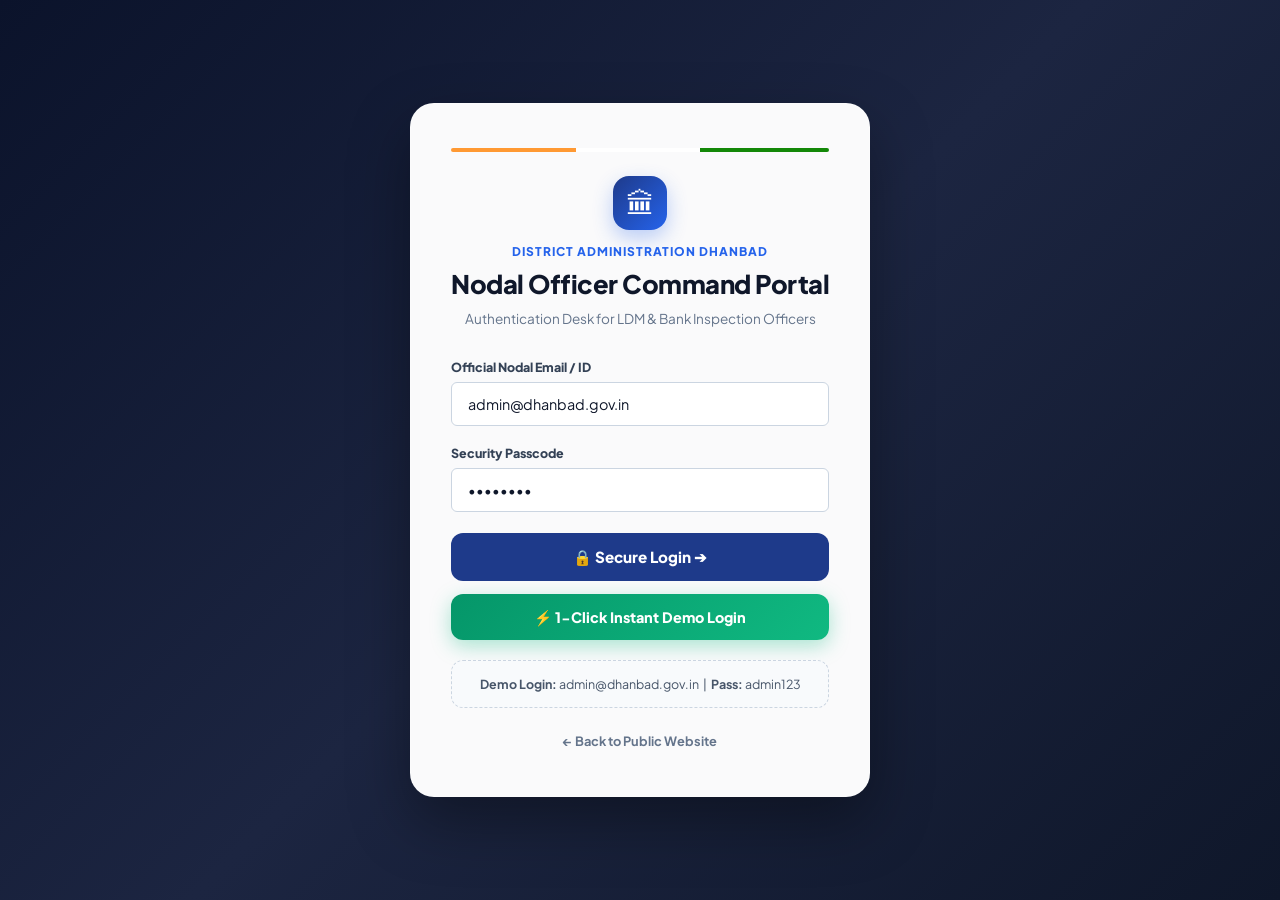
==== admin.html @ 645b26e3 "Complete redesign of Nodal Officer Admin Dashboard with executive color palette, elevated KPI cards," ====
<!DOCTYPE html>
<html lang="en">
<head>
  <meta charset="UTF-8">
  <meta name="viewport" content="width=device-width, initial-scale=1.0">
  <title>Nodal Officer Admin Portal | DC Dhanbad</title>
  <meta name="description" content="District Administration Dhanbad Lead District Manager (LDM) Executive Command Center & Application Processing Portal.">
  <link rel="preconnect" href="https://fonts.googleapis.com">
  <link rel="preconnect" href="https://fonts.gstatic.com" crossorigin>
  <link href="https://fonts.googleapis.com/css2?family=Plus+Jakarta+Sans:wght@400;500;600;700;800;900&display=swap" rel="stylesheet">
  <link rel="stylesheet" href="css/style.css">
  <style>
    /* ==========================================================================
       ULTRA-MODERN EXECUTIVE ADMIN DASHBOARD REDESIGN (DC DHANBAD)
       ========================================================================== */
    :root {
      --admin-bg: #f1f5f9;
      --admin-card-bg: #ffffff;
      --admin-text-main: #0f172a;
      --admin-text-sub: #64748b;
      --admin-sidebar-bg: #0b132b;
      --admin-sidebar-hover: #1c2541;
      --admin-primary: #1e40af;
      --admin-accent-blue: #2563eb;
      --admin-accent-emerald: #059669;
      --admin-accent-amber: #d97706;
      --admin-accent-purple: #7c3aed;
      --admin-border: #e2e8f0;
    }

    body.admin-body {
      background-color: var(--admin-bg);
      color: var(--admin-text-main);
      font-family: 'Plus Jakarta Sans', sans-serif;
      margin: 0;
      padding: 0;
      -webkit-font-smoothing: antialiased;
    }

    /* Layout Structure */
    .admin-wrapper {
      display: flex;
      min-height: 100vh;
    }

    /* Executive Sidebar */
    .exec-sidebar {
      width: 280px;
      background: var(--admin-sidebar-bg);
      color: #ffffff;
      display: flex;
      flex-direction: column;
      justify-content: space-between;
      padding: 1.75rem 1.25rem;
      flex-shrink: 0;
      box-shadow: 4px 0 25px rgba(11, 19, 43, 0.15);
      position: sticky;
      top: 0;
      height: 100vh;
      box-sizing: border-box;
      z-index: 100;
    }

    .exec-sidebar-brand {
      display: flex;
      align-items: center;
      gap: 0.85rem;
      padding-bottom: 1.5rem;
      border-bottom: 1px solid rgba(255, 255, 255, 0.1);
      margin-bottom: 1.75rem;
    }

    .exec-brand-logo-icon {
      width: 44px;
      height: 44px;
      background: linear-gradient(135deg, #ff6b00 0%, #d97706 100%);
      border-radius: 12px;
      display: flex;
      align-items: center;
      justify-content: center;
      font-size: 1.5rem;
      box-shadow: 0 4px 15px rgba(255, 107, 0, 0.35);
    }

    .exec-brand-title {
      font-size: 1.15rem;
      font-weight: 900;
      color: #ffffff;
      letter-spacing: -0.3px;
    }

    .exec-brand-sub {
      font-size: 0.72rem;
      color: #38bdf8;
      font-weight: 700;
      text-transform: uppercase;
      letter-spacing: 0.5px;
    }

    .exec-menu-section-label {
      font-size: 0.68rem;
      font-weight: 800;
      color: #64748b;
      text-transform: uppercase;
      letter-spacing: 0.8px;
      margin: 1.25rem 0 0.5rem 0.75rem;
    }

    .exec-menu-list {
      list-style: none;
      padding: 0;
      margin: 0;
      display: flex;
      flex-direction: column;
      gap: 0.35rem;
    }

    .exec-menu-item {
      display: flex;
      align-items: center;
      gap: 0.85rem;
      padding: 0.8rem 1rem;
      border-radius: 12px;
      color: #94a3b8;
      font-size: 0.88rem;
      font-weight: 700;
      text-decoration: none;
      cursor: pointer;
      transition: all 0.2s cubic-bezier(0.4, 0, 0.2, 1);
    }

    .exec-menu-item:hover {
      background: var(--admin-sidebar-hover);
      color: #38bdf8;
      transform: translateX(3px);
    }

    .exec-menu-item.active {
      background: linear-gradient(135deg, #2563eb 0%, #1d4ed8 100%);
      color: #ffffff;
      box-shadow: 0 4px 16px rgba(37, 99, 235, 0.4);
    }

    .exec-sidebar-footer {
      background: rgba(255, 255, 255, 0.05);
      border: 1px solid rgba(255, 255, 255, 0.1);
      border-radius: 14px;
      padding: 1rem;
      display: flex;
      align-items: center;
      gap: 0.75rem;
    }

    /* Main Area Header & Container */
    .exec-main {
      flex: 1;
      display: flex;
      flex-direction: column;
      min-width: 0;
    }

    .exec-topbar {
      background: #ffffff;
      border-bottom: 1px solid var(--admin-border);
      padding: 1rem 2.25rem;
      display: flex;
      justify-content: space-between;
      align-items: center;
      position: sticky;
      top: 0;
      z-index: 90;
      box-shadow: 0 2px 10px rgba(15, 23, 42, 0.03);
    }

    .exec-content {
      padding: 2.25rem;
      flex: 1;
    }

    /* Redesigned KPI Cards */
    .kpi-grid {
      display: grid;
      grid-template-columns: repeat(4, 1fr);
      gap: 1.5rem;
      margin-bottom: 2.25rem;
    }

    .kpi-card {
      background: #ffffff;
      border: 1px solid #e2e8f0;
      border-radius: 18px;
      padding: 1.5rem;
      box-shadow: 0 8px 24px rgba(15, 23, 42, 0.04);
      position: relative;
      overflow: hidden;
      transition: all 0.25s ease;
    }

    .kpi-card:hover {
      transform: translateY(-4px);
      box-shadow: 0 14px 32px rgba(15, 23, 42, 0.08);
      border-color: #cbd5e1;
    }

    .kpi-card-top {
      display: flex;
      justify-content: space-between;
      align-items: flex-start;
      margin-bottom: 0.85rem;
    }

    .kpi-icon-badge {
      width: 48px;
      height: 48px;
      border-radius: 14px;
      display: flex;
      align-items: center;
      justify-content: center;
      font-size: 1.5rem;
    }

    .kpi-value {
      font-size: 1.9rem;
      font-weight: 900;
      color: #0f172a;
      line-height: 1.1;
      letter-spacing: -0.5px;
    }

    .kpi-label {
      font-size: 0.76rem;
      font-weight: 800;
      color: #64748b;
      text-transform: uppercase;
      letter-spacing: 0.5px;
      margin-bottom: 0.25rem;
    }

    .kpi-badge-trend {
      font-size: 0.72rem;
      font-weight: 800;
      padding: 3px 8px;
      border-radius: 20px;
      display: inline-flex;
      align-items: center;
      gap: 3px;
    }

    /* Redesigned Card Containers */
    .exec-card {
      background: #ffffff;
      border: 1px solid #e2e8f0;
      border-radius: 18px;
      box-shadow: 0 8px 24px rgba(15, 23, 42, 0.04);
      margin-bottom: 2rem;
      overflow: hidden;
    }

    .exec-card-header {
      padding: 1.25rem 1.75rem;
      background: #ffffff;
      border-bottom: 1px solid #f1f5f9;
      display: flex;
      justify-content: space-between;
      align-items: center;
      flex-wrap: wrap;
      gap: 1rem;
    }

    /* Premium Table Controls */
    .exec-table {
      width: 100%;
      border-collapse: collapse;
      font-size: 0.88rem;
      text-align: left;
    }

    .exec-table th {
      background: #f8fafc;
      color: #1e3a8a;
      font-size: 0.75rem;
      font-weight: 800;
      text-transform: uppercase;
      letter-spacing: 0.6px;
      padding: 1rem 1.25rem;
      border-bottom: 1.5px solid #e2e8f0;
    }

    .exec-table td {
      padding: 1.1rem 1.25rem;
      border-bottom: 1px solid #f1f5f9;
      color: #334155;
      vertical-align: middle;
    }

    .exec-table tr:hover {
      background: #f8fafc;
    }

    /* Modern Pill Badges */
    .badge-pill-status {
      display: inline-flex;
      align-items: center;
      gap: 0.4rem;
      padding: 0.3rem 0.75rem;
      border-radius: 9999px;
      font-size: 0.75rem;
      font-weight: 800;
      text-transform: uppercase;
    }

    .pill-review { background: #eff6ff; color: #1d4ed8; border: 1px solid #bfdbfe; }
    .pill-approved { background: #ecfdf5; color: #047857; border: 1px solid #a7f3d0; }
    .pill-disbursed { background: #f0fdf4; color: #15803d; border: 1px solid #86efac; }
    .pill-rejected { background: #fef2f2; color: #b91c1c; border: 1px solid #fecaca; }

    /* Redesigned Login Overlay */
    .exec-auth-overlay {
      position: fixed;
      top: 0;
      left: 0;
      width: 100vw;
      height: 100vh;
      background: linear-gradient(135deg, #0b132b 0%, #1c2541 50%, #0f172a 100%);
      display: flex;
      align-items: center;
      justify-content: center;
      z-index: 99999;
    }

    .exec-auth-box {
      background: rgba(255, 255, 255, 0.98);
      border-radius: 24px;
      width: 460px;
      max-width: 90%;
      padding: 2.75rem 2.5rem;
      box-shadow: 0 25px 60px rgba(0, 0, 0, 0.35);
      border: 1px solid rgba(255, 255, 255, 0.2);
    }

    @media (max-width: 1100px) {
      .kpi-grid {
        grid-template-columns: repeat(2, 1fr);
      }
    }

    @media (max-width: 900px) {
      .admin-wrapper {
        flex-direction: column;
      }
      .exec-sidebar {
        width: 100%;
        height: auto;
        position: relative;
      }
      .kpi-grid {
        grid-template-columns: 1fr;
      }
    }
  </style>
</head>
<body class="admin-body">

  <!-- ==========================================================================
       1. AUTHENTICATION GATEWAY OVERLAY
       ========================================================================== -->
  <div id="admin-auth-gate" class="exec-auth-overlay">
    <div class="exec-auth-box">
      
      <!-- Tricolor Accent Top -->
      <div style="height:4px; background:linear-gradient(90deg, #ff9933 33%, #ffffff 33%, #ffffff 66%, #138808 66%); border-radius:4px; margin-bottom:1.5rem;"></div>

      <div style="text-align:center; margin-bottom:1.75rem;">
        <div style="width:54px; height:54px; background:linear-gradient(135deg, #1e3a8a 0%, #2563eb 100%); color:#fff; border-radius:16px; display:inline-flex; align-items:center; justify-content:center; font-size:1.8rem; margin-bottom:0.85rem; box-shadow:0 8px 20px rgba(37,99,235,0.3);">
          🏛
        </div>
        <div style="font-size:0.75rem; font-weight:800; color:#2563eb; text-transform:uppercase; letter-spacing:1px; margin-bottom:0.25rem;">
          District Administration Dhanbad
        </div>
        <h2 style="font-size:1.6rem; font-weight:900; color:#0f172a; margin:0 0 0.35rem 0; letter-spacing:-0.5px;">
          Nodal Officer Command Portal
        </h2>
        <p style="font-size:0.85rem; color:#64748b; margin:0;">
          Authentication Desk for LDM & Bank Inspection Officers
        </p>
      </div>

      <form onsubmit="handleAdminLoginSubmit(event)">
        <div style="margin-bottom:1.1rem;">
          <label style="display:block; font-size:0.78rem; font-weight:800; color:#334155; margin-bottom:0.35rem;">Official Nodal Email / ID</label>
          <input type="email" id="admin-gate-email" class="form-input" value="admin@dhanbad.gov.in" required style="font-size:0.9rem; padding:0.75rem 1rem;">
        </div>

        <div style="margin-bottom:1.35rem;">
          <label style="display:block; font-size:0.78rem; font-weight:800; color:#334155; margin-bottom:0.35rem;">Security Passcode</label>
          <input type="password" id="admin-gate-password" class="form-input" value="admin123" required style="font-size:0.9rem; padding:0.75rem 1rem;">
        </div>

        <button type="submit" class="btn-gov-primary" style="width:100%; justify-content:center; padding:0.85rem; font-size:0.95rem; font-weight:800; margin-bottom:0.85rem; border-radius:12px;">
          🔒 Secure Login ➔
        </button>
      </form>

      <!-- 1-CLICK INSTANT DEMO LOGIN BUTTON -->
      <button onclick="executeQuickDemoLogin()" style="width:100%; background:linear-gradient(135deg, #059669 0%, #10b981 100%); color:#ffffff; border:none; padding:0.85rem; border-radius:12px; font-weight:800; font-size:0.9rem; cursor:pointer; display:flex; align-items:center; justify-content:center; gap:0.5rem; box-shadow:0 6px 20px rgba(16,185,129,0.35); transition:transform 0.15s ease;">
        ⚡ 1-Click Instant Demo Login
      </button>

      <div style="background:#f8fafc; border:1px dashed #cbd5e1; border-radius:12px; padding:0.85rem; margin-top:1.25rem; text-align:center; font-size:0.78rem; color:#475569;">
        <strong>Demo Login:</strong> admin@dhanbad.gov.in &nbsp;|&nbsp; <strong>Pass:</strong> admin123
      </div>

      <div style="text-align:center; margin-top:1.25rem;">
        <a href="index.html" style="color:#64748b; font-size:0.8rem; font-weight:700; text-decoration:none;">← Back to Public Website</a>
      </div>

    </div>
  </div>


  <!-- ==========================================================================
       2. REDESIGNED ADMIN DASHBOARD LAYOUT
       ========================================================================== -->
  <div class="admin-wrapper" id="admin-dashboard-root" style="display:none;">
    
    <!-- EXECUTIVE SIDEBAR -->
    <aside class="exec-sidebar">
      <div>
        <div class="exec-sidebar-brand">
          <div class="exec-brand-logo-icon">🏛</div>
          <div>
            <div class="exec-brand-title">DC Dhanbad</div>
            <div class="exec-brand-sub">Nodal Command Desk</div>
          </div>
        </div>

        <div class="exec-menu-section-label">MAIN NAVIGATION</div>
        <ul class="exec-menu-list">
          <li class="exec-menu-item active" id="menu-overview" onclick="switchAdminSection('overview')">
            <span>📊</span> Overview & Analytics
          </li>
          <li class="exec-menu-item" id="menu-apps" onclick="switchAdminSection('apps')">
            <span>📋</span> Credit Applications (1,482)
          </li>
          <li class="exec-menu-item" id="menu-risk" onclick="switchAdminSection('risk')">
            <span>🛡️</span> AI Risk Scorecards
          </li>
          <li class="exec-menu-item" id="menu-grv" onclick="switchAdminSection('grv')">
            <span>🎫</span> Grievances Desk (18)
          </li>
        </ul>

        <div class="exec-menu-section-label" style="margin-top:1.75rem;">PUBLIC RESOURCES</div>
        <ul class="exec-menu-list">
          <li class="exec-menu-item" onclick="window.location.href='schemes.html'">
            <span>📜</span> Schemes Catalog
          </li>
          <li class="exec-menu-item" onclick="window.location.href='index.html'">
            <span>🌐</span> Public Homepage
          </li>
        </ul>
      </div>

      <!-- SIDEBAR OFFICER FOOTER -->
      <div class="exec-sidebar-footer">
        <div style="font-size:1.8rem;">👨‍💼</div>
        <div style="flex:1; overflow:hidden;">
          <div style="font-weight:900; font-size:0.85rem; color:#ffffff; white-space:nowrap; text-overflow:ellipsis; overflow:hidden;">Shri R.P. Verma</div>
          <div style="font-size:0.7rem; color:#38bdf8; font-weight:700;">Lead District Manager</div>
        </div>
        <button onclick="handleAdminLogout()" style="background:none; border:none; color:#f87171; font-size:1.2rem; cursor:pointer;" title="Logout">🚪</button>
      </div>
    </aside>

    <!-- EXECUTIVE MAIN CONTAINER -->
    <main class="exec-main">
      
      <!-- TOP COMMAND BAR -->
      <header class="exec-topbar">
        <div>
          <div style="font-size:0.75rem; font-weight:800; color:#2563eb; text-transform:uppercase; letter-spacing:0.5px;">District Credit Monitoring Cell</div>
          <h1 style="font-size:1.35rem; font-weight:900; color:#0f172a; margin:2px 0 0 0; letter-spacing:-0.3px;">
            Dhanbad Nodal Officer Dashboard
          </h1>
        </div>

        <div style="display:flex; align-items:center; gap:1.25rem;">
          <div style="background:#ecfdf5; border:1px solid #a7f3d0; padding:6px 14px; border-radius:20px; font-size:0.78rem; font-weight:800; color:#047857; display:flex; align-items:center; gap:0.4rem;">
            <span style="width:8px; height:8px; background:#10b981; border-radius:50%;"></span>
            Nodal Server Active
          </div>

          <button class="btn-gov-primary" onclick="exportApplicationsCSV()" style="padding:0.6rem 1.1rem; font-size:0.82rem; border-radius:10px;">
            📥 Export CSV Report
          </button>
        </div>
      </header>

      <!-- CONTENT AREA -->
      <div class="exec-content">
        
        <!-- KPI METRICS GRID -->
        <div class="kpi-grid">
          
          <div class="kpi-card" style="border-left:5px solid #2563eb;">
            <div class="kpi-card-top">
              <div>
                <div class="kpi-label">TOTAL APPLICATIONS</div>
                <div class="kpi-value">1,482</div>
              </div>
              <div class="kpi-icon-badge" style="background:#eff6ff; color:#2563eb;">📝</div>
            </div>
            <div style="display:flex; justify-content:space-between; align-items:center;">
              <span class="kpi-badge-trend" style="background:#ecfdf5; color:#047857;">↑ 14.2% Growth</span>
              <span style="font-size:0.72rem; color:#64748b; font-weight:600;">Received FY 2026</span>
            </div>
          </div>

          <div class="kpi-card" style="border-left:5px solid #059669;">
            <div class="kpi-card-top">
              <div>
                <div class="kpi-label">SANCTIONED CREDIT</div>
                <div class="kpi-value" style="color:#059669;">₹24.80 Cr</div>
              </div>
              <div class="kpi-icon-badge" style="background:#ecfdf5; color:#059669;">💰</div>
            </div>
            <div style="display:flex; justify-content:space-between; align-items:center;">
              <span class="kpi-badge-trend" style="background:#ecfdf5; color:#047857;">78.4% Target</span>
              <span style="font-size:0.72rem; color:#64748b; font-weight:600;">In-Principle Approved</span>
            </div>
          </div>

          <div class="kpi-card" style="border-left:5px solid #d97706;">
            <div class="kpi-card-top">
              <div>
                <div class="kpi-label">PENDING REVIEW</div>
                <div class="kpi-value" style="color:#d97706;">142</div>
              </div>
              <div class="kpi-icon-badge" style="background:#fffbeb; color:#d97706;">⏳</div>
            </div>
            <div style="display:flex; justify-content:space-between; align-items:center;">
              <span class="kpi-badge-trend" style="background:#fffbeb; color:#b45309;">Requires Action</span>
              <span style="font-size:0.72rem; color:#64748b; font-weight:600;">Bank Verification</span>
            </div>
          </div>

          <div class="kpi-card" style="border-left:5px solid #7c3aed;">
            <div class="kpi-card-top">
              <div>
                <div class="kpi-label">DISBURSED AMOUNT</div>
                <div class="kpi-value" style="color:#7c3aed;">₹18.40 Cr</div>
              </div>
              <div class="kpi-icon-badge" style="background:#f5f3ff; color:#7c3aed;">🏦</div>
            </div>
            <div style="display:flex; justify-content:space-between; align-items:center;">
              <span class="kpi-badge-trend" style="background:#f5f3ff; color:#6d28d9;">NEFT Transferred</span>
              <span style="font-size:0.72rem; color:#64748b; font-weight:600;">Bank Credit Complete</span>
            </div>
          </div>

        </div>


        <!-- ==================================================================
             SECTION 1: OVERVIEW & ANALYTICS
             ================================================================== -->
        <div id="section-overview">
          
          <div style="display:grid; grid-template-columns: 1.5fr 1fr; gap:1.75rem; margin-bottom:2.25rem;">
            
            <!-- SCHEME ALLOCATION CARD -->
            <div class="exec-card" style="margin:0;">
              <div class="exec-card-header">
                <div>
                  <h3 style="font-size:1.05rem; font-weight:900; color:#0f172a; margin:0;">📊 Scheme-wise Credit Allocation</h3>
                  <div style="font-size:0.75rem; color:#64748b;">District Administration Dhanbad Targets</div>
                </div>
                <span style="font-size:0.75rem; font-weight:800; color:#2563eb; background:#eff6ff; padding:4px 10px; border-radius:20px;">FY 2026-27</span>
              </div>

              <div style="padding:1.5rem; display:flex; flex-direction:column; gap:1.25rem;">
                <div>
                  <div style="display:flex; justify-content:space-between; font-size:0.85rem; margin-bottom:0.4rem;">
                    <span>🍲 <strong>PMFME</strong> (Food Processing Subsidy)</span>
                    <strong style="color:#2563eb;">₹ 8.68 Cr (518 Apps)</strong>
                  </div>
                  <div style="background:#f1f5f9; height:10px; border-radius:5px; overflow:hidden;">
                    <div style="width:35%; height:100%; background:linear-gradient(90deg, #2563eb, #3b82f6); border-radius:5px;"></div>
                  </div>
                </div>

                <div>
                  <div style="display:flex; justify-content:space-between; font-size:0.85rem; margin-bottom:0.4rem;">
                    <span>🏭 <strong>PMEGP</strong> (Employment Generation)</span>
                    <strong style="color:#059669;">₹ 6.94 Cr (412 Apps)</strong>
                  </div>
                  <div style="background:#f1f5f9; height:10px; border-radius:5px; overflow:hidden;">
                    <div style="width:28%; height:100%; background:linear-gradient(90deg, #059669, #10b981); border-radius:5px;"></div>
                  </div>
                </div>

                <div>
                  <div style="display:flex; justify-content:space-between; font-size:0.85rem; margin-bottom:0.4rem;">
                    <span>💼 <strong>MUDRA</strong> (PMMY Collateral-Free)</span>
                    <strong style="color:#d97706;">₹ 6.20 Cr (370 Apps)</strong>
                  </div>
                  <div style="background:#f1f5f9; height:10px; border-radius:5px; overflow:hidden;">
                    <div style="width:25%; height:100%; background:linear-gradient(90deg, #d97706, #f59e0b); border-radius:5px;"></div>
                  </div>
                </div>

                <div>
                  <div style="display:flex; justify-content:space-between; font-size:0.85rem; margin-bottom:0.4rem;">
                    <span>🏛 <strong>CMEGP</strong> (Chief Minister Self-Employment)</span>
                    <strong style="color:#7c3aed;">₹ 2.98 Cr (182 Apps)</strong>
                  </div>
                  <div style="background:#f1f5f9; height:10px; border-radius:5px; overflow:hidden;">
                    <div style="width:12%; height:100%; background:linear-gradient(90deg, #7c3aed, #8b5cf6); border-radius:5px;"></div>
                  </div>
                </div>
              </div>
            </div>

            <!-- AI RISK DISTRIBUTION CARD -->
            <div class="exec-card" style="margin:0;">
              <div class="exec-card-header">
                <h3 style="font-size:1.05rem; font-weight:900; color:#0f172a; margin:0;">🛡️ AI Risk Audit & Compliance</h3>
              </div>

              <div style="padding:1.5rem; display:flex; flex-direction:column; gap:1rem;">
                <div style="background:#f0fdf4; border:1px solid #bbf7d0; padding:1rem; border-radius:12px; display:flex; justify-content:space-between; align-items:center;">
                  <div>
                    <div style="font-size:0.75rem; font-weight:800; color:#166534;">LOW RISK (75 - 100)</div>
                    <div style="font-size:1.15rem; font-weight:900; color:#15803d;">1,008 Applicants (68%)</div>
                  </div>
                  <span style="background:#10b981; color:#fff; font-weight:800; padding:4px 10px; border-radius:20px; font-size:0.75rem;">Fast-Track</span>
                </div>

                <div style="background:#fffbeb; border:1px solid #fef3c7; padding:1rem; border-radius:12px; display:flex; justify-content:space-between; align-items:center;">
                  <div>
                    <div style="font-size:0.75rem; font-weight:800; color:#92400e;">MODERATE RISK (50 - 74)</div>
                    <div style="font-size:1.15rem; font-weight:900; color:#b45309;">356 Applicants (24%)</div>
                  </div>
                  <span style="background:#f59e0b; color:#fff; font-weight:800; padding:4px 10px; border-radius:20px; font-size:0.75rem;">Manual Audit</span>
                </div>

                <div style="background:#fef2f2; border:1px solid #fecaca; padding:1rem; border-radius:12px; display:flex; justify-content:space-between; align-items:center;">
                  <div>
                    <div style="font-size:0.75rem; font-weight:800; color:#991b1b;">HIGH RISK (< 50)</div>
                    <div style="font-size:1.15rem; font-weight:900; color:#b91c1c;">118 Applicants (8%)</div>
                  </div>
                  <span style="background:#ef4444; color:#fff; font-weight:800; padding:4px 10px; border-radius:20px; font-size:0.75rem;">Flagged</span>
                </div>
              </div>
            </div>

          </div>

        </div>


        <!-- ==================================================================
             SECTION 2: APPLICATIONS COMMAND DESK TABLE
             ================================================================== -->
        <div id="section-apps">
          
          <div class="exec-card">
            
            <div class="exec-card-header">
              <div style="display:flex; align-items:center; gap:0.85rem; flex:1; flex-wrap:wrap;">
                <input type="text" id="admin-search-input" class="form-input" placeholder="🔍 Search Applicant, Ref ID, Mobile..." style="max-width:320px; font-size:0.85rem; padding:0.55rem 1rem;" onkeyup="filterAdminApplications()">
                
                <select id="admin-filter-scheme" class="form-select" style="max-width:180px; font-size:0.82rem; padding:0.5rem 0.85rem;" onchange="filterAdminApplications()">
                  <option value="ALL">All 4 Schemes</option>
                  <option value="PMFME">PMFME (Food)</option>
                  <option value="PMEGP">PMEGP (Subsidy)</option>
                  <option value="MUDRA">MUDRA (PMMY)</option>
                  <option value="CMEGP">CMEGP (State)</option>
                </select>

                <select id="admin-filter-status" class="form-select" style="max-width:170px; font-size:0.82rem; padding:0.5rem 0.85rem;" onchange="filterAdminApplications()">
                  <option value="ALL">All Statuses</option>
                  <option value="Under Review">Under Review</option>
                  <option value="Approved">Approved</option>
                  <option value="Disbursed">Disbursed</option>
                  <option value="Rejected">Rejected</option>
                </select>
              </div>

              <div style="font-size:0.82rem; color:#64748b; font-weight:800;" id="admin-results-count">
                Showing 6 Applications
              </div>
            </div>

            <div style="overflow-x:auto;">
              <table class="exec-table">
                <thead>
                  <tr>
                    <th>Ref ID</th>
                    <th>Applicant Details</th>
                    <th>Enterprise & District</th>
                    <th>Scheme</th>
                    <th>Loan Amount</th>
                    <th>AI Risk Score</th>
                    <th>Status</th>
                    <th style="text-align:right;">Nodal Action</th>
                  </tr>
                </thead>
                <tbody id="admin-apps-tbody">
                  <!-- Dynamic Content via JS -->
                </tbody>
              </table>
            </div>

          </div>

        </div>


        <!-- ==================================================================
             SECTION 3: GRIEVANCES DESK
             ================================================================== -->
        <div id="section-grv" style="display:none;">
          <div class="exec-card">
            <div class="exec-card-header">
              <h3 style="font-size:1.05rem; font-weight:900; color:#0f172a; margin:0;">🎫 District Grievances & Bank Escalation Desk</h3>
              <span style="font-size:0.8rem; color:#64748b; font-weight:700;">Lead District Manager Desk • Dhanbad</span>
            </div>

            <div style="overflow-x:auto;">
              <table class="exec-table">
                <thead>
                  <tr>
                    <th>Ticket ID</th>
                    <th>Complainant Name</th>
                    <th>Grievance Category</th>
                    <th>Related Scheme</th>
                    <th>Submission Date</th>
                    <th>Status</th>
                    <th style="text-align:right;">Action</th>
                  </tr>
                </thead>
                <tbody>
                  <tr>
                    <td><strong style="color:#2563eb;">GRV-DHN-88421</strong></td>
                    <td>
                      <div style="font-weight:800; color:#0f172a;">Vikram Kumar</div>
                      <div style="font-size:0.75rem; color:#64748b;">📞 9835123490</div>
                    </td>
                    <td>Loan Disbursement Delay</td>
                    <td>MUDRA (JLS-MUDRA-2026-08421)</td>
                    <td>18 Aug 2026</td>
                    <td><span class="badge-pill-status pill-review">● Under Investigation</span></td>
                    <td style="text-align:right;">
                      <button class="btn-admin-action btn-admin-approve" onclick="resolveGrievance('GRV-DHN-88421')">Resolve & Notify ➔</button>
                    </td>
                  </tr>
                  <tr>
                    <td><strong style="color:#2563eb;">GRV-DHN-88422</strong></td>
                    <td>
                      <div style="font-weight:800; color:#0f172a;">Sunita Devi</div>
                      <div style="font-size:0.75rem; color:#64748b;">📞 9431109823</div>
                    </td>
                    <td>Subsidy Claim Clarification</td>
                    <td>PMFME (DC-PMFME-2026-09142)</td>
                    <td>17 Aug 2026</td>
                    <td><span class="badge-pill-status pill-approved">✓ Resolved</span></td>
                    <td style="text-align:right;">
                      <span style="font-size:0.75rem; color:#059669; font-weight:800;">Closed by LDM</span>
                    </td>
                  </tr>
                </tbody>
              </table>
            </div>
          </div>
        </div>

      </div>

    </main>

  </div>


  <!-- APPLICANT DOSSIER MODAL -->
  <div id="dossier-modal" class="auth-modal-backdrop" style="display:none;" onclick="closeDossierModal(event)">
    <div class="auth-modal-card" style="max-width:850px; width:92%; background:#ffffff; color:#0f172a;" onclick="event.stopPropagation()">
      
      <div style="display:flex; justify-content:space-between; align-items:flex-start; border-bottom:1.5px solid #e2e8f0; padding-bottom:1rem; margin-bottom:1.25rem;">
        <div>
          <span class="gov-badge gov-badge-blue" id="dos-scheme-badge">PMFME</span>
          <h2 style="font-size:1.5rem; font-weight:900; color:#1e3a8a; margin-top:0.25rem;" id="dos-app-id">
            Application Dossier: JLS-MUDRA-2026-08421
          </h2>
          <div style="font-size:0.78rem; color:#64748b;" id="dos-sub-date">Submitted on 19 Aug 2026</div>
        </div>
        <button onclick="closeDossierModalDirect()" style="background:none; border:none; font-size:1.5rem; cursor:pointer; color:#64748b;">✕</button>
      </div>

      <div style="max-height:70vh; overflow-y:auto; padding-right:0.5rem;">
        
        <div style="display:grid; grid-template-columns: 1fr 1fr; gap:1.25rem; margin-bottom:1.5rem;">
          
          <div style="background:#f8fafc; border:1px solid #cbd5e1; padding:1.25rem; border-radius:12px;">
            <div style="font-size:0.75rem; font-weight:800; color:#1e3a8a; text-transform:uppercase; margin-bottom:0.75rem;">👤 APPLICANT KYC DETAILS</div>
            <div style="display:flex; flex-direction:column; gap:0.4rem; font-size:0.85rem;">
              <div><strong>Name:</strong> <span id="dos-name">Rahul Kumar</span></div>
              <div><strong>Father/Spouse:</strong> Ramesh Kumar</div>
              <div><strong>Mobile:</strong> <span id="dos-mobile">9876543210</span></div>
              <div><strong>Email:</strong> rahul.kumar@shreegeneral.in</div>
              <div><strong>Address:</strong> Plot 42, Main Road, Dhanbad, JH</div>
              <div><strong>Aadhaar:</strong> XXXX-XXXX-0984 <span style="color:#059669; font-weight:800;">(✓ Verified)</span></div>
              <div><strong>PAN:</strong> ABCPK9876F <span style="color:#059669; font-weight:800;">(✓ Verified)</span></div>
            </div>
          </div>

          <div style="background:#f8fafc; border:1px solid #cbd5e1; padding:1.25rem; border-radius:12px;">
            <div style="font-size:0.75rem; font-weight:800; color:#1e3a8a; text-transform:uppercase; margin-bottom:0.75rem;">🏬 ENTERPRISE & FINANCIALS</div>
            <div style="display:flex; flex-direction:column; gap:0.4rem; font-size:0.85rem;">
              <div><strong>Enterprise Name:</strong> <span id="dos-bizname">Shree General Store</span></div>
              <div><strong>Activity Type:</strong> Retail / Trading Unit</div>
              <div><strong>Vintage:</strong> 3 Years Operating</div>
              <div><strong>Annual Turnover:</strong> ₹ 12,00,000</div>
              <div><strong>Requested Loan:</strong> <strong style="color:#ff6b00; font-size:1rem;" id="dos-loan-amount">₹ 5,00,000</strong></div>
              <div><strong>Tenure / EMI:</strong> 36 Months (₹ 16,209/mo)</div>
              <div><strong>Udyam Reg:</strong> UDYAM-JH-04-001294 <span style="color:#059669; font-weight:800;">(✓ Active)</span></div>
            </div>
          </div>

        </div>

        <div style="background:#eff6ff; border:1.5px solid #bfdbfe; border-radius:12px; padding:1.25rem; margin-bottom:1.5rem;">
          <div style="display:flex; justify-content:space-between; align-items:center; margin-bottom:0.75rem;">
            <div style="font-weight:900; color:#1e3a8a; font-size:0.95rem;">🛡️ AI Credit Risk & Integrity Scorecard</div>
            <div style="background:#059669; color:#fff; font-weight:900; padding:4px 12px; border-radius:20px; font-size:0.82rem;" id="dos-risk-badge">
              LOW RISK (84/100)
            </div>
          </div>

          <div style="display:grid; grid-template-columns: repeat(3, 1fr); gap:0.75rem; font-size:0.78rem;">
            <div style="background:#fff; padding:0.65rem; border-radius:8px; border:1px solid #cbd5e1;">
              <span style="color:#64748b;">Bank Statement Velocity:</span>
              <div style="font-weight:800; color:#059669; margin-top:2px;">Strong Cash Inflow</div>
            </div>
            <div style="background:#fff; padding:0.65rem; border-radius:8px; border:1px solid #cbd5e1;">
              <span style="color:#64748b;">GST / Tax Integrity:</span>
              <div style="font-weight:800; color:#059669; margin-top:2px;">100% Tax Compliant</div>
            </div>
            <div style="background:#fff; padding:0.65rem; border-radius:8px; border:1px solid #cbd5e1;">
              <span style="color:#64748b;">CIBIL Equivalent:</span>
              <div style="font-weight:800; color:#1e3a8a; margin-top:2px;">785 Score</div>
            </div>
          </div>
        </div>

      </div>

      <div style="border-top:1.5px solid #e2e8f0; padding-top:1rem; margin-top:1rem; display:flex; justify-content:flex-end; gap:0.75rem;" id="dos-action-row">
        <button class="btn-admin-action btn-admin-reject" style="padding:0.65rem 1.25rem; font-size:0.85rem;" onclick="rejectDossierApp()">
          ❌ Reject Application
        </button>
        <button class="btn-admin-action btn-admin-approve" style="padding:0.65rem 1.25rem; font-size:0.85rem;" onclick="approveDossierApp()">
          ✅ Approve & Issue In-Principle Sanction
        </button>
      </div>

    </div>
  </div>

  <div id="toast-container" class="toast-container"></div>

  <script src="js/app.js"></script>
  <script>
    let adminApplications = [
      { id: "JLS-MUDRA-2026-08421", applicant: "Rahul Kumar", mobile: "9876543210", business: "Shree General Store", district: "Dhanbad", scheme: "MUDRA", amount: "₹ 5,00,000", riskScore: "84 (Low Risk)", status: "Under Review", date: "19 Aug 2026" },
      { id: "DC-PMFME-2026-09142", applicant: "Sunita Devi", mobile: "9431109823", business: "Annapurna Food Products", district: "Dhanbad", scheme: "PMFME", amount: "₹ 7,50,000", riskScore: "91 (Low Risk)", status: "Approved", date: "19 Aug 2026" },
      { id: "DC-PMEGP-2026-04281", applicant: "Ramesh Singh", mobile: "9835123490", business: "Singh Engineering Works", district: "Dhanbad", scheme: "PMEGP", amount: "₹ 25,00,000", riskScore: "76 (Moderate)", status: "Disbursed", date: "18 Aug 2026" },
      { id: "DC-CMEGP-2026-03112", applicant: "Anita Mahato", mobile: "9123456789", business: "Mahato Garments & Tailoring", district: "Dhanbad", scheme: "CMEGP", amount: "₹ 12,00,000", riskScore: "88 (Low Risk)", status: "Approved", date: "18 Aug 2026" },
      { id: "JLS-MUDRA-2026-01294", applicant: "Vikram Sharma", mobile: "9771234567", business: "Sharma Mobile & Electronics", district: "Dhanbad", scheme: "MUDRA", amount: "₹ 8,00,000", riskScore: "42 (High Risk)", status: "Rejected", date: "17 Aug 2026" },
      { id: "DC-PMFME-2026-05621", applicant: "Pooja Verma", mobile: "9470123890", business: "Verma Bakery & Snacks", district: "Dhanbad", scheme: "PMFME", amount: "₹ 10,00,000", riskScore: "82 (Low Risk)", status: "Under Review", date: "17 Aug 2026" }
    ];

    let currentSelectedAppId = null;

    document.addEventListener("DOMContentLoaded", () => {
      if (sessionStorage.getItem('dc_admin_logged_in') === 'true') {
        unlockAdminDashboard();
      } else {
        document.getElementById('admin-auth-gate').style.display = 'flex';
        document.getElementById('admin-dashboard-root').style.display = 'none';
      }
    });

    function executeQuickDemoLogin() {
      sessionStorage.setItem('dc_admin_logged_in', 'true');
      showToast("⚡ Quick 1-Click Demo Login Successful!");
      unlockAdminDashboard();
    }

    function handleAdminLoginSubmit(e) {
      e.preventDefault();
      const email = document.getElementById('admin-gate-email').value;
      const pass = document.getElementById('admin-gate-password').value;

      if (email && pass) {
        sessionStorage.setItem('dc_admin_logged_in', 'true');
        showToast("🔓 Welcome Nodal Officer! Access Granted.");
        unlockAdminDashboard();
      }
    }

    function unlockAdminDashboard() {
      document.getElementById('admin-auth-gate').style.display = 'none';
      document.getElementById('admin-dashboard-root').style.display = 'flex';
      renderAdminTable(adminApplications);
    }

    function handleAdminLogout() {
      sessionStorage.removeItem('dc_admin_logged_in');
      showToast("🔒 Logged out of Admin Portal.");
      document.getElementById('admin-auth-gate').style.display = 'flex';
      document.getElementById('admin-dashboard-root').style.display = 'none';
    }

    function switchAdminSection(sec) {
      document.querySelectorAll('.exec-menu-item').forEach(m => m.classList.remove('active'));
      const activeMenu = document.getElementById(`menu-${sec}`);
      if (activeMenu) activeMenu.classList.add('active');

      document.getElementById('section-overview').style.display = sec === 'overview' ? 'block' : 'none';
      document.getElementById('section-apps').style.display = sec === 'apps' ? 'block' : 'none';
      document.getElementById('section-grv').style.display = sec === 'grv' ? 'block' : 'none';
      const riskSec = document.getElementById('section-risk');
      if (riskSec) riskSec.style.display = sec === 'risk' ? 'block' : 'none';
    }

    function renderAdminTable(data) {
      const tbody = document.getElementById('admin-apps-tbody');
      if (!tbody) return;

      tbody.innerHTML = data.map(app => {
        let statusClass = 'pill-review';
        let statusIcon = '●';
        if (app.status === 'Approved') { statusClass = 'pill-approved'; statusIcon = '✓'; }
        else if (app.status === 'Disbursed') { statusClass = 'pill-disbursed'; statusIcon = '💰'; }
        else if (app.status === 'Rejected') { statusClass = 'pill-rejected'; statusIcon = '✕'; }

        let riskColor = '#059669';
        if (app.riskScore.includes('Moderate')) riskColor = '#d97706';
        if (app.riskScore.includes('High')) riskColor = '#dc2626';

        return `
          <tr>
            <td>
              <strong style="color:#2563eb;">${app.id}</strong>
              <div style="font-size:0.72rem; color:#64748b;">${app.date}</div>
            </td>
            <td>
              <div style="font-weight:800; color:#0f172a;">${app.applicant}</div>
              <div style="font-size:0.75rem; color:#64748b;">📞 ${app.mobile}</div>
            </td>
            <td>
              <div style="font-weight:700; color:#334155;">${app.business}</div>
              <div style="font-size:0.72rem; color:#64748b;">📍 ${app.district}, JH</div>
            </td>
            <td><span class="gov-badge gov-badge-blue">${app.scheme}</span></td>
            <td><strong style="color:#0f172a; font-size:0.95rem;">${app.amount}</strong></td>
            <td><strong style="color:${riskColor}; font-size:0.82rem;">${app.riskScore}</strong></td>
            <td><span class="badge-pill-status ${statusClass}">${statusIcon} ${app.status}</span></td>
            <td style="text-align:right;">
              <div style="display:flex; justify-content:flex-end; gap:0.4rem; flex-wrap:wrap;">
                <button class="btn-admin-action btn-admin-view" onclick="openDossierModal('${app.id}')">👁 Dossier</button>
                ${app.status === 'Under Review' ? `<button class="btn-admin-action btn-admin-approve" onclick="quickApproveApp('${app.id}')">✅ Approve</button>` : ''}
                ${app.status === 'Approved' ? `<button class="btn-admin-action btn-admin-disburse" onclick="quickDisburseApp('${app.id}')">💰 Disburse</button>` : ''}
              </div>
            </td>
          </tr>
        `;
      }).join('');

      document.getElementById('admin-results-count').innerText = `Showing ${data.length} Applications`;
    }

    function filterAdminApplications() {
      const q = document.getElementById('admin-search-input').value.toLowerCase().trim();
      const scheme = document.getElementById('admin-filter-scheme').value;
      const status = document.getElementById('admin-filter-status').value;

      const filtered = adminApplications.filter(app => {
        const matchesQ = !q || app.id.toLowerCase().includes(q) || app.applicant.toLowerCase().includes(q) || app.business.toLowerCase().includes(q) || app.mobile.includes(q);
        const matchesScheme = scheme === 'ALL' || app.scheme === scheme;
        const matchesStatus = status === 'ALL' || app.status === status;
        return matchesQ && matchesScheme && matchesStatus;
      });

      renderAdminTable(filtered);
    }

    function openDossierModal(appId) {
      currentSelectedAppId = appId;
      const app = adminApplications.find(a => a.id === appId) || adminApplications[0];

      document.getElementById('dos-app-id').innerText = `Application Dossier: ${app.id}`;
      document.getElementById('dos-scheme-badge').innerText = app.scheme;
      document.getElementById('dos-name').innerText = app.applicant;
      document.getElementById('dos-mobile').innerText = app.mobile;
      document.getElementById('dos-bizname').innerText = app.business;
      document.getElementById('dos-loan-amount').innerText = app.amount;
      document.getElementById('dos-risk-badge').innerText = app.riskScore.toUpperCase();

      document.getElementById('dossier-modal').style.display = 'flex';
    }

    function closeDossierModalDirect() {
      document.getElementById('dossier-modal').style.display = 'none';
    }

    function closeDossierModal(e) {
      if (e.target.id === 'dossier-modal') closeDossierModalDirect();
    }

    async function quickApproveApp(appId) {
      const app = adminApplications.find(a => a.id === appId);
      if (app) {
        app.status = 'Approved';
        renderAdminTable(adminApplications);
        showToast(`✅ Application ${appId} Approved! In-Principle Sanction Issued.`);
        await apiCall(`/admin/applications/${appId}/approve`, 'POST');
      }
    }

    async function quickDisburseApp(appId) {
      const app = adminApplications.find(a => a.id === appId);
      if (app) {
        app.status = 'Disbursed';
        renderAdminTable(adminApplications);
        showToast(`💰 Loan Amount for ${appId} Disbursed via NEFT!`);
        await apiCall(`/admin/applications/${appId}/disburse`, 'POST');
      }
    }

    function approveDossierApp() {
      if (currentSelectedAppId) {
        quickApproveApp(currentSelectedAppId);
        closeDossierModalDirect();
      }
    }

    function rejectDossierApp() {
      if (currentSelectedAppId) {
        const app = adminApplications.find(a => a.id === currentSelectedAppId);
        if (app) {
          app.status = 'Rejected';
          renderAdminTable(adminApplications);
          showToast(`❌ Application ${currentSelectedAppId} Rejected.`);
          closeDossierModalDirect();
        }
      }
    }

    function resolveGrievance(ticketId) {
      showToast(`✓ Ticket ${ticketId} resolved & update sent to applicant.`);
    }

    function exportApplicationsCSV() {
      let csv = "Application ID,Applicant Name,Mobile,Business,District,Scheme,Loan Amount,Risk Score,Status,Date\n";
      adminApplications.forEach(a => {
        csv += `"${a.id}","${a.applicant}","${a.mobile}","${a.business}","${a.district}","${a.scheme}","${a.amount}","${a.riskScore}","${a.status}","${a.date}"\n`;
      });
      const blob = new Blob([csv], { type: 'text/csv' });
      const url = window.URL.createObjectURL(blob);
      const a = document.createElement('a');
      a.href = url;
      a.download = `DC_Dhanbad_Admin_Applications_${new Date().toISOString().slice(0,10)}.csv`;
      a.click();
      showToast("📥 Exported Applications CSV Report!");
    }
  </script>
</body>
</html>
---- css/style.css ----
/* ==========================================================================
   DC Dhanbad Government Credit Portal - Official Clean & Professional CSS
   ========================================================================== */

:root {
  --js-royal-blue: #1e3a8a;
  --js-blue-vibrant: #2563eb;
  --js-blue-light: #eff6ff;
  --js-blue-bg: #f1f5f9;
  --js-saffron: #ff6b00;
  --js-saffron-hover: #e05e00;
  --js-saffron-light: #fff3e6;
  --js-gold: #facc15;
  --js-green: #059669;
  --js-green-light: #ecfdf5;
  --slate-900: #0f172a;
  --slate-800: #1e293b;
  --slate-700: #334155;
  --slate-600: #475569;
  --slate-500: #64748b;
  --slate-300: #cbd5e1;
  --slate-200: #e2e8f0;
  --slate-100: #f1f5f9;
  --slate-50: #f8fafc;
  --white: #ffffff;
  --radius-sm: 6px;
  --radius-md: 8px;
  --radius-lg: 12px;
  --transition: all 0.2s ease-in-out;
}

/* Base Reset */
* {
  box-sizing: border-box;
  margin: 0;
  padding: 0;
  font-family: 'Plus Jakarta Sans', -apple-system, BlinkMacSystemFont, 'Segoe UI', Roboto, Helvetica, Arial, sans-serif;
}

body {
  background-color: #f8fafc;
  color: var(--slate-900);
  line-height: 1.5;
  min-height: 100vh;
  display: flex;
  flex-direction: column;
}

a {
  color: inherit;
  text-decoration: none;
}

/* 1. Official Tricolor Accent Strip */
.gov-tricolor-strip {
  height: 4px;
  background: linear-gradient(90deg, #ff7700 0%, #ff7700 33.3%, #ffffff 33.3%, #ffffff 66.6%, #00a859 66.6%, #00a859 100%);
  width: 100%;
}

/* 2. Top Government Header Strip */
.top-gov-strip {
  background: #0f172a;
  color: #e2e8f0;
  padding: 0.45rem 2rem;
  font-size: 0.75rem;
  display: flex;
  justify-content: space-between;
  align-items: center;
  border-bottom: 1px solid rgba(255, 255, 255, 0.12);
}

.top-gov-strip-left {
  display: flex;
  align-items: center;
  gap: 0.75rem;
  font-weight: 600;
}

.top-gov-strip-right {
  display: flex;
  align-items: center;
  gap: 1rem;
}

.gov-strip-action {
  color: #ffffff;
  cursor: pointer;
  font-weight: 700;
  transition: var(--transition);
}

.gov-strip-action:hover {
  color: var(--js-gold);
}

/* 3. Main Header Navbar */
.gov-navbar {
  background: var(--white);
  border-bottom: 1px solid #cbd5e1;
  position: sticky;
  top: 0;
  z-index: 100;
  box-shadow: 0 2px 8px rgba(0, 0, 0, 0.04);
}

.gov-navbar-container {
  max-width: 1280px;
  margin: 0 auto;
  padding: 0.7rem 1.5rem;
  display: flex;
  justify-content: space-between;
  align-items: center;
  position: relative;
}

/* Mobile Navigation Hamburger Button */
.gov-hamburger-btn {
  display: none;
  background: #ffffff;
  border: 1.5px solid var(--js-royal-blue);
  color: var(--js-royal-blue);
  font-size: 1.35rem;
  padding: 0.3rem 0.65rem;
  border-radius: 6px;
  cursor: pointer;
  transition: var(--transition);
  align-items: center;
  justify-content: center;
}

.gov-hamburger-btn:hover {
  background: var(--js-blue-light);
}

.js-logo-box {
  display: flex;
  align-items: center;
  gap: 0.5rem;
  border: 1.5px solid var(--js-royal-blue);
  padding: 5px 12px;
  border-radius: 6px;
  cursor: pointer;
  background: #ffffff;
}

.js-logo-text {
  font-size: 1.35rem;
  font-weight: 900;
  color: var(--js-royal-blue);
  letter-spacing: -0.02em;
}

.js-logo-text span {
  color: var(--js-saffron);
}

.js-logo-copy {
  font-size: 0.65rem;
  vertical-align: super;
  font-weight: 800;
  color: var(--js-saffron);
}

.gov-nav-menu {
  display: flex;
  list-style: none;
  gap: 0.35rem;
  align-items: center;
}

.gov-nav-item {
  background: transparent;
  border: none;
  padding: 0.5rem 0.85rem;
  font-size: 0.85rem;
  font-weight: 700;
  color: var(--slate-700);
  border-radius: 6px;
  cursor: pointer;
  transition: var(--transition);
  display: inline-block;
}

.gov-nav-item:hover {
  background: var(--js-blue-light);
  color: var(--js-royal-blue);
}

.gov-nav-item.active {
  background: #eff6ff;
  color: var(--js-royal-blue);
  border: 1px solid #bfdbfe;
}

/* INTERACTIVE DROPDOWN MENU */
.nav-dropdown-wrapper {
  position: relative;
  display: inline-block;
}

.dropdown-menu-box {
  position: absolute;
  top: 100%;
  left: 0;
  background: #ffffff;
  border: 1px solid #cbd5e1;
  border-radius: 8px;
  box-shadow: 0 10px 25px rgba(0, 0, 0, 0.12);
  min-width: 320px;
  padding: 0.5rem;
  display: none;
  opacity: 0;
  transform: translateY(6px);
  transition: all 0.2s ease-in-out;
  z-index: 200;
}

.nav-dropdown-wrapper:hover .dropdown-menu-box {
  display: flex;
  flex-direction: column;
  opacity: 1;
  transform: translateY(0);
}

.dropdown-item {
  display: flex;
  align-items: center;
  gap: 0.75rem;
  padding: 0.6rem 0.75rem;
  border-radius: 6px;
  text-decoration: none;
  transition: var(--transition);
}

.dropdown-item:hover {
  background: #f1f5f9;
}

.dropdown-icon-badge {
  width: 32px;
  height: 32px;
  border-radius: 6px;
  background: var(--js-blue-light);
  color: var(--js-royal-blue);
  display: flex;
  align-items: center;
  justify-content: center;
  font-size: 1rem;
  border: 1px solid #bfdbfe;
  flex-shrink: 0;
}

.dropdown-item-title {
  font-weight: 700;
  font-size: 0.82rem;
  color: var(--slate-900);
}

.dropdown-item-sub {
  font-size: 0.7rem;
  color: var(--slate-500);
}

.gov-nav-actions {
  display: flex;
  align-items: center;
  gap: 0.65rem;
}

.btn-js-login {
  background: var(--white);
  color: var(--js-royal-blue);
  border: 1.5px solid var(--js-royal-blue);
  padding: 0.5rem 1.25rem;
  font-size: 0.82rem;
  font-weight: 700;
  border-radius: 6px;
  cursor: pointer;
  transition: var(--transition);
}

.btn-js-login:hover {
  background: var(--js-blue-light);
}

.btn-js-register {
  background: var(--js-saffron);
  color: var(--white);
  border: 1.5px solid var(--js-saffron);
  padding: 0.5rem 1.25rem;
  font-size: 0.82rem;
  font-weight: 700;
  border-radius: 6px;
  cursor: pointer;
  transition: var(--transition);
}

.btn-js-register:hover {
  background: var(--js-saffron-hover);
}

/* ==========================================================================
   EXECUTIVE REDESIGNED HERO SECTION BANNER & FLOATING WIDGET
   ========================================================================== */

.js-hero-fullwidth-section {
  background: linear-gradient(135deg, #0f172a 0%, #1e3a8a 100%);
  color: var(--white);
  padding: 4rem 1.5rem 6.5rem 1.5rem;
  width: 100%;
  text-align: center;
  position: relative;
}

.hero-executive-container {
  max-width: 960px;
  margin: 0 auto;
  display: flex;
  flex-direction: column;
  align-items: center;
}

.hero-govt-tag {
  background: rgba(255, 255, 255, 0.12);
  color: var(--js-gold);
  padding: 6px 16px;
  border-radius: 20px;
  font-size: 0.78rem;
  font-weight: 800;
  text-transform: uppercase;
  letter-spacing: 0.04em;
  display: inline-flex;
  align-items: center;
  gap: 0.5rem;
  margin-bottom: 1.25rem;
  border: 1px solid rgba(250, 204, 21, 0.3);
}

.js-hero-title {
  font-size: 2.75rem;
  font-weight: 900;
  line-height: 1.2;
  margin-bottom: 1rem;
  color: #ffffff;
  letter-spacing: -0.02em;
}

.js-hero-subtext {
  font-size: 1.05rem;
  color: #cbd5e1;
  line-height: 1.65;
  margin-bottom: 2.25rem;
  max-width: 780px;
}

.hero-btn-row {
  display: flex;
  gap: 1rem;
  justify-content: center;
  margin-bottom: 2.5rem;
}

.js-hero-metrics-row {
  display: flex;
  align-items: center;
  justify-content: center;
  gap: 2.5rem;
}

.js-hero-metric-item {
  display: flex;
  flex-direction: column;
  align-items: center;
}

.js-hero-metric-num {
  font-size: 2.2rem;
  font-weight: 900;
  color: var(--js-gold);
  line-height: 1;
  margin-bottom: 0.25rem;
}

.js-hero-metric-label {
  font-size: 0.8rem;
  color: #94a3b8;
  font-weight: 600;
}

.js-metric-divider {
  width: 1px;
  height: 40px;
  background: rgba(255, 255, 255, 0.2);
}

/* WIDE HORIZONTAL FLOATING QUICK ELIGIBILITY WIDGET */
.hero-floating-eligibility-wrapper {
  max-width: 1240px;
  margin: -4rem auto 3.5rem auto;
  position: relative;
  z-index: 10;
  padding: 0 1.5rem;
}

.hero-horizontal-eligibility-card {
  background: #ffffff;
  border-radius: 14px;
  padding: 1.75rem 2rem;
  box-shadow: 0 20px 40px rgba(15, 23, 42, 0.15);
  border: 1px solid #cbd5e1;
}

.eligibility-widget-header {
  display: flex;
  justify-content: space-between;
  align-items: center;
  margin-bottom: 1.25rem;
  padding-bottom: 0.75rem;
  border-bottom: 1px solid #f1f5f9;
}

.eligibility-grid-form {
  display: grid;
  grid-template-columns: 1.4fr 1fr 1fr 1.2fr;
  gap: 1.25rem;
  align-items: flex-end;
}

/* Marquee Ticker Bar */
.announcements-ticker-bar {
  background: #0f172a;
  color: #e2e8f0;
  padding: 0.5rem 1.5rem;
  display: flex;
  align-items: center;
  gap: 1rem;
  font-size: 0.82rem;
  font-weight: 600;
  border-bottom: 1px solid rgba(255, 255, 255, 0.1);
}

.announcements-tag {
  background: var(--js-saffron);
  color: var(--white);
  padding: 3px 10px;
  border-radius: 4px;
  font-size: 0.7rem;
  font-weight: 800;
  text-transform: uppercase;
  white-space: nowrap;
}

/* ==========================================================================
   AUTHENTICATION MODAL STYLING
   ========================================================================== */

.auth-modal-backdrop {
  position: fixed;
  top: 0;
  left: 0;
  right: 0;
  bottom: 0;
  background: rgba(15, 23, 42, 0.7);
  backdrop-filter: blur(4px);
  z-index: 1000;
  display: flex;
  align-items: center;
  justify-content: center;
  padding: 1.5rem;
}

.auth-modal-card {
  background: #ffffff;
  border-radius: 14px;
  width: 100%;
  max-width: 440px;
  padding: 2rem;
  box-shadow: 0 20px 40px rgba(0, 0, 0, 0.25);
  border: 1px solid #e2e8f0;
  position: relative;
  animation: modalSlideIn 0.25s ease-out;
}

@keyframes modalSlideIn {
  from { opacity: 0; transform: translateY(-20px) scale(0.95); }
  to { opacity: 1; transform: translateY(0) scale(1); }
}

.auth-tab-row {
  display: flex;
  border-bottom: 2px solid #e2e8f0;
  margin-bottom: 1.5rem;
}

.auth-tab-btn {
  flex: 1;
  background: transparent;
  border: none;
  border-bottom: 3px solid transparent;
  padding: 0.75rem;
  font-size: 0.95rem;
  font-weight: 800;
  color: var(--slate-500);
  cursor: pointer;
  transition: var(--transition);
  text-align: center;
}

.auth-tab-btn:hover {
  color: var(--js-royal-blue);
}

.auth-tab-btn.active {
  color: var(--js-royal-blue);
  border-bottom-color: var(--js-royal-blue);
}

.user-profile-badge {
  background: #eff6ff;
  border: 1px solid #bfdbfe;
  padding: 0.4rem 0.85rem;
  border-radius: 6px;
  font-weight: 800;
  font-size: 0.82rem;
  color: var(--js-royal-blue);
  cursor: pointer;
  display: inline-flex;
  align-items: center;
  gap: 0.4rem;
}

/* ==========================================================================
   GRIEVANCES & FEEDBACK REDRESSAL PORTAL (grievances.html) STYLING
   ========================================================================== */

.grv-hero-banner {
  background: linear-gradient(135deg, #0f172a 0%, #1e3a8a 100%);
  border-radius: 12px;
  padding: 2.5rem 2rem;
  color: #ffffff;
  margin-bottom: 2rem;
  box-shadow: 0 8px 20px rgba(15, 23, 42, 0.15);
}

.grv-quick-cards-grid {
  display: grid;
  grid-template-columns: repeat(3, 1fr);
  gap: 1.25rem;
  margin-bottom: 2.5rem;
}

.grv-quick-card {
  background: #ffffff;
  border: 1px solid #cbd5e1;
  border-radius: 10px;
  padding: 1.25rem;
  display: flex;
  align-items: center;
  gap: 1rem;
  box-shadow: 0 2px 8px rgba(0, 0, 0, 0.04);
}

.grv-quick-icon {
  width: 44px;
  height: 44px;
  border-radius: 10px;
  background: var(--js-blue-light);
  border: 1px solid #bfdbfe;
  display: flex;
  align-items: center;
  justify-content: center;
  font-size: 1.4rem;
  flex-shrink: 0;
}

.user-type-pill-group {
  display: flex;
  gap: 0.6rem;
  flex-wrap: wrap;
}

.user-type-pill {
  background: #f8fafc;
  border: 1.5px solid #cbd5e1;
  padding: 0.5rem 1rem;
  border-radius: 20px;
  font-size: 0.8rem;
  font-weight: 700;
  color: var(--slate-700);
  cursor: pointer;
  transition: var(--transition);
}

.user-type-pill:hover {
  background: #f1f5f9;
}

.user-type-pill.active {
  background: var(--js-royal-blue);
  color: #ffffff;
  border-color: var(--js-royal-blue);
}

.captcha-box {
  background: #0f172a;
  color: var(--js-gold);
  font-weight: 900;
  font-size: 1.2rem;
  letter-spacing: 0.3em;
  padding: 0.5rem 1rem;
  border-radius: 6px;
  font-family: monospace;
  user-select: none;
}

.escalation-step-card {
  background: #f8fafc;
  border: 1px solid #cbd5e1;
  border-left: 4px solid var(--js-royal-blue);
  border-radius: 6px;
  padding: 0.85rem 1rem;
  margin-bottom: 0.75rem;
}

.escalation-step-card.level-2 {
  border-left-color: var(--js-saffron);
}

.escalation-step-card.level-3 {
  border-left-color: var(--js-green);
}

/* ==========================================================================
   STUNNING 8-STEP APPLICATION WIZARD (apply.html) STYLING
   ========================================================================== */

.flow-8step-stepper-container {
  display: flex;
  justify-content: space-between;
  align-items: flex-start;
  background: #ffffff;
  border: 1px solid #cbd5e1;
  border-radius: 12px;
  padding: 1.25rem 1rem;
  margin-bottom: 2.5rem;
  box-shadow: 0 4px 12px rgba(0, 0, 0, 0.04);
  position: relative;
  overflow-x: auto;
  gap: 0.5rem;
  scrollbar-width: thin;
}

.flow-8step-stepper-container::before {
  content: '';
  position: absolute;
  top: 38px;
  left: 45px;
  right: 45px;
  height: 3px;
  background: #e2e8f0;
  z-index: 1;
}

.flow-step-unit {
  display: flex;
  flex-direction: column;
  align-items: center;
  position: relative;
  z-index: 2;
  cursor: pointer;
  text-align: center;
  flex: 1 1 0px;
  min-width: 90px;
}

.flow-step-badge {
  width: 36px;
  height: 36px;
  border-radius: 50%;
  background: #ffffff;
  border: 2px solid #cbd5e1;
  color: var(--slate-500);
  font-weight: 800;
  font-size: 0.85rem;
  display: flex;
  align-items: center;
  justify-content: center;
  margin-bottom: 0.45rem;
  transition: var(--transition);
  flex-shrink: 0;
}

.flow-step-unit.active .flow-step-badge {
  background: var(--js-royal-blue);
  border-color: var(--js-royal-blue);
  color: #ffffff;
  box-shadow: 0 0 0 4px rgba(30, 58, 138, 0.15);
}

.flow-step-unit.completed .flow-step-badge {
  background: var(--js-green);
  border-color: var(--js-green);
  color: #ffffff;
}

.flow-step-title {
  font-size: 0.76rem;
  font-weight: 700;
  color: var(--slate-500);
  width: 100%;
  max-width: 110px;
  line-height: 1.25;
  text-align: center;
  word-wrap: break-word;
}

.flow-step-unit.active .flow-step-title {
  color: var(--js-royal-blue);
  font-weight: 800;
}

.flow-step-unit.completed .flow-step-title {
  color: var(--js-green);
}

/* Selectable Cards in Step 2 */
.scheme-selectable-card {
  background: #ffffff;
  border: 2px solid #cbd5e1;
  border-radius: 10px;
  padding: 1.25rem;
  cursor: pointer;
  position: relative;
  transition: var(--transition);
}

.scheme-selectable-card:hover {
  border-color: #93c5fd;
  transform: translateY(-2px);
}

.scheme-selectable-card.selected {
  border-color: var(--js-saffron);
  background: #fff8f3;
  box-shadow: 0 6px 16px rgba(255, 107, 0, 0.12);
}

.scheme-selected-check {
  position: absolute;
  top: 12px;
  right: 12px;
  background: var(--js-saffron);
  color: #ffffff;
  width: 22px;
  height: 22px;
  border-radius: 50%;
  display: flex;
  align-items: center;
  justify-content: center;
  font-size: 0.75rem;
  font-weight: 900;
}

/* Document Cards in Step 4 */
.doc-card {
  background: #f8fafc;
  border: 1px solid #cbd5e1;
  border-radius: 8px;
  padding: 1.15rem;
  display: flex;
  flex-direction: column;
  justify-content: space-between;
  min-height: 140px;
}

.btn-doc-upload {
  background: #ffffff;
  border: 1px solid #94a3b8;
  color: var(--js-royal-blue);
  font-size: 0.78rem;
  font-weight: 700;
  padding: 0.45rem 0.75rem;
  border-radius: 6px;
  cursor: pointer;
  transition: var(--transition);
}

.btn-doc-upload:hover {
  background: var(--js-blue-light);
  border-color: var(--js-royal-blue);
}

/* Score Factors in Step 6 */
.score-factor-item {
  display: flex;
  justify-content: space-between;
  padding: 0.65rem 0.85rem;
  background: #f8fafc;
  border: 1px solid #e2e8f0;
  border-radius: 6px;
  font-size: 0.82rem;
  font-weight: 700;
  color: var(--slate-700);
}

/* Tracking Timeline in Step 8 */
.tracking-timeline-container {
  display: flex;
  flex-direction: column;
  gap: 1.25rem;
  position: relative;
  padding-left: 2rem;
  border-left: 3px solid #e2e8f0;
}

.tracking-timeline-node {
  position: relative;
}

.tracking-node-dot {
  position: absolute;
  left: -2.7rem;
  top: 0;
  width: 26px;
  height: 26px;
  border-radius: 50%;
  background: #ffffff;
  border: 2px solid #64748b;
  color: #334155;
  display: flex;
  align-items: center;
  justify-content: center;
  font-size: 0.72rem;
  font-weight: 900;
  box-shadow: 0 1px 3px rgba(0, 0, 0, 0.1);
}

.tracking-timeline-node.active .tracking-node-dot {
  background: var(--js-blue-vibrant);
  border-color: var(--js-blue-vibrant);
  color: #ffffff;
  box-shadow: 0 0 0 4px rgba(37, 99, 235, 0.2);
}

.tracking-timeline-node.completed .tracking-node-dot {
  background: var(--js-green);
  border-color: var(--js-green);
  color: #ffffff;
}

/* ==========================================================================
   HOMEPAGE LAYOUT & ALIGNMENT FIXES
   ========================================================================== */
.you-are-looking-for-wrapper {
  background: #f0f7ff;
  padding: 3.5rem 1.5rem;
  border-bottom: 1px solid #e2e8f0;
}

.looking-for-header-box {
  display: flex;
  gap: 1rem;
  align-items: center;
  margin-bottom: 2rem;
}

.looking-for-icon-phone {
  width: 48px;
  height: 48px;
  background: #eff6ff;
  border: 1px solid #bfdbfe;
  border-radius: 10px;
  display: flex;
  align-items: center;
  justify-content: center;
  font-size: 1.5rem;
}

.looking-for-title {
  font-size: 1.8rem;
  font-weight: 800;
  color: var(--slate-900);
}

.looking-for-subtitle {
  font-size: 0.9rem;
  color: var(--slate-500);
}

.js-cat-card {
  background: #ffffff;
  border: 1px solid #cbd5e1;
  border-radius: 10px;
  padding: 1.5rem;
  display: flex;
  flex-direction: column;
  justify-content: space-between;
  min-height: 260px;
  position: relative;
  overflow: hidden;
  transition: var(--transition);
}

.js-cat-card:hover {
  transform: translateY(-4px);
  box-shadow: 0 10px 20px rgba(0, 0, 0, 0.08);
  border-color: #93c5fd;
}

.js-diagonal-ribbon {
  position: absolute;
  top: 12px;
  right: -30px;
  background: #ef4444;
  color: #ffffff;
  font-size: 0.65rem;
  font-weight: 900;
  padding: 2px 30px;
  transform: rotate(45deg);
  text-transform: uppercase;
}

.js-top-right-badge-icon {
  font-size: 2rem;
  margin-bottom: 0.75rem;
}

.js-cat-card-title {
  font-size: 1.05rem;
  font-weight: 800;
  color: var(--slate-900);
  margin-bottom: 0.35rem;
}

.js-cat-card-avail {
  font-size: 0.75rem;
  font-weight: 700;
  color: var(--js-blue-vibrant);
  margin-bottom: 0.75rem;
}

.js-cat-card-desc {
  font-size: 0.8rem;
  color: var(--slate-600);
  line-height: 1.5;
  margin-bottom: 1.25rem;
}

.bottom-schemes-banner {
  background: #ffffff;
  border: 1px solid #cbd5e1;
  border-radius: 10px;
  padding: 1.25rem 1.75rem;
  margin-top: 2rem;
  display: flex;
  justify-content: space-between;
  align-items: center;
}

/* HOMEPAGE LAYOUT: "THE PROCESS" OVAL EGG CARDS */
.process-title-heading {
  font-size: 2rem;
  font-weight: 800;
  color: var(--slate-900);
  margin-bottom: 2rem;
  text-align: center;
}

.jansamarth-process-wrapper {
  padding: 3rem 1.5rem;
}

.process-stage-container {
  position: relative;
  margin: 2rem 0;
}

.process-sine-svg {
  position: absolute;
  top: 40px;
  left: 0;
  width: 100%;
  z-index: 1;
}

.process-grid-cards {
  display: grid;
  grid-template-columns: repeat(4, 1fr);
  gap: 1.5rem;
  position: relative;
  z-index: 2;
}

.process-egg-card {
  background: #ffffff;
  border: 1.5px solid #cbd5e1;
  border-radius: 50px / 70px;
  padding: 2rem 1.25rem;
  text-align: center;
  transition: var(--transition);
  display: flex;
  flex-direction: column;
  align-items: center;
}

.process-egg-card:hover {
  transform: translateY(-6px);
  border-color: var(--js-blue-vibrant);
  box-shadow: 0 12px 25px rgba(37, 99, 235, 0.12);
}

.process-vector-icon {
  font-size: 2.5rem;
  margin-bottom: 0.75rem;
}

.process-egg-title {
  font-size: 1.05rem;
  font-weight: 800;
  color: var(--slate-900);
  margin-bottom: 0.35rem;
}

.process-egg-desc {
  font-size: 0.78rem;
  color: var(--slate-500);
  line-height: 1.4;
}

/* FAQs ACCORDION CARDS */
.faq-card-item {
  background: #ffffff;
  border: 1px solid #cbd5e1;
  border-radius: 8px;
  margin-bottom: 0.75rem;
  padding: 1rem 1.25rem;
  cursor: pointer;
  transition: var(--transition);
}

.faq-card-item:hover {
  border-color: #93c5fd;
  box-shadow: 0 4px 12px rgba(30, 58, 138, 0.06);
}

.faq-question-title {
  display: flex;
  justify-content: space-between;
  align-items: center;
  font-weight: 800;
  font-size: 0.92rem;
  color: var(--slate-900);
}

.faq-answer-body {
  font-size: 0.85rem;
  color: var(--slate-600);
  line-height: 1.6;
  margin-top: 0.75rem;
  padding-top: 0.75rem;
  border-top: 1px solid #f1f5f9;
}

/* TESTIMONIAL CARDS */
.testimonial-card {
  background: #ffffff;
  border: 1px solid #cbd5e1;
  border-radius: 10px;
  padding: 1.5rem;
  display: flex;
  flex-direction: column;
  justify-content: space-between;
  transition: var(--transition);
}

.testimonial-card:hover {
  transform: translateY(-4px);
  box-shadow: 0 10px 20px rgba(0, 0, 0, 0.06);
  border-color: #bfdbfe;
}

/* Category Filter Pills */
.scheme-filter-tab-bar {
  display: flex;
  gap: 0.6rem;
  margin-bottom: 2rem;
  flex-wrap: wrap;
}

.scheme-filter-pill {
  background: #ffffff;
  border: 1px solid #cbd5e1;
  padding: 0.55rem 1.15rem;
  border-radius: 20px;
  font-size: 0.82rem;
  font-weight: 700;
  color: var(--slate-700);
  cursor: pointer;
  transition: var(--transition);
}

.scheme-filter-pill:hover {
  background: #f1f5f9;
  color: var(--slate-900);
}

.scheme-filter-pill.active {
  background: var(--js-royal-blue);
  color: #ffffff;
  border-color: var(--js-royal-blue);
}

/* Real Official Scheme Card Design */
.scheme-clean-card {
  background: #ffffff;
  border: 1px solid #e2e8f0;
  border-top: 4px solid var(--js-royal-blue);
  border-radius: 8px;
  padding: 1.5rem;
  box-shadow: 0 2px 8px rgba(0, 0, 0, 0.04);
  transition: var(--transition);
  display: flex;
  flex-direction: column;
  justify-content: space-between;
  min-height: 330px;
}

.scheme-clean-card:hover {
  transform: translateY(-4px);
  box-shadow: 0 10px 20px rgba(0, 0, 0, 0.08);
  border-color: #cbd5e1;
  border-top-color: var(--js-saffron);
}

.scheme-card-tag-row {
  display: flex;
  justify-content: space-between;
  align-items: center;
  margin-bottom: 0.85rem;
}

.scheme-pill-tag {
  background: #f1f5f9;
  color: var(--slate-800);
  border: 1px solid #cbd5e1;
  font-size: 0.7rem;
  font-weight: 800;
  padding: 3px 10px;
  border-radius: 4px;
  text-transform: uppercase;
  letter-spacing: 0.03em;
}

.scheme-card-header-title {
  font-size: 1.15rem;
  font-weight: 800;
  color: var(--slate-900);
  margin-bottom: 0.5rem;
  line-height: 1.35;
}

.scheme-card-header-title a {
  color: var(--slate-900);
  transition: var(--transition);
}

.scheme-card-header-title a:hover {
  color: var(--js-royal-blue);
}

.scheme-card-description {
  font-size: 0.82rem;
  color: var(--slate-600);
  line-height: 1.55;
  margin-bottom: 1.25rem;
}

/* Metrics Box */
.scheme-card-metrics-box {
  background: #f8fafc;
  border: 1px solid #e2e8f0;
  border-radius: 6px;
  padding: 0.85rem;
  display: grid;
  grid-template-columns: 1fr 1fr;
  gap: 0.75rem;
  margin-bottom: 1.25rem;
}

.metric-label-txt {
  font-size: 0.68rem;
  font-weight: 700;
  color: var(--slate-500);
  text-transform: uppercase;
}

.metric-value-num {
  font-size: 1.1rem;
  font-weight: 800;
  color: var(--js-royal-blue);
  line-height: 1.2;
  margin-top: 0.15rem;
}

.metric-value-sub {
  font-size: 0.78rem;
  font-weight: 700;
  color: var(--js-green);
  line-height: 1.2;
  margin-top: 0.15rem;
}

/* Action Buttons Row */
.scheme-card-actions {
  display: grid;
  grid-template-columns: 1fr 1fr;
  gap: 0.6rem;
}

.btn-card-secondary {
  background: #ffffff;
  color: var(--js-royal-blue);
  border: 1.5px solid var(--js-royal-blue);
  padding: 0.55rem;
  font-size: 0.8rem;
  font-weight: 700;
  border-radius: 6px;
  text-align: center;
  transition: var(--transition);
}

.btn-card-secondary:hover {
  background: var(--js-blue-light);
}

.btn-card-primary {
  background: var(--js-saffron);
  color: var(--white);
  border: 1.5px solid var(--js-saffron);
  padding: 0.55rem;
  font-size: 0.8rem;
  font-weight: 700;
  border-radius: 6px;
  text-align: center;
  transition: var(--transition);
}

.btn-card-primary:hover {
  background: var(--js-saffron-hover);
}

/* BUTTON UTILITIES */
.btn-gov-primary {
  background: var(--js-royal-blue);
  color: var(--white);
  padding: 0.6rem 1.25rem;
  font-size: 0.85rem;
  font-weight: 700;
  border-radius: 6px;
  border: none;
  cursor: pointer;
  transition: var(--transition);
  display: inline-flex;
  align-items: center;
  gap: 0.5rem;
}

.btn-gov-primary:hover {
  background: #1e293b;
}

.btn-gov-saffron {
  background: var(--js-saffron);
  color: var(--white);
  padding: 0.6rem 1.25rem;
  font-size: 0.85rem;
  font-weight: 700;
  border-radius: 6px;
  border: none;
  cursor: pointer;
  transition: var(--transition);
  display: inline-flex;
  align-items: center;
  gap: 0.5rem;
}

.btn-gov-saffron:hover {
  background: var(--js-saffron-hover);
}

.btn-gov-outline {
  background: #ffffff;
  color: var(--js-royal-blue);
  border: 1.5px solid var(--js-royal-blue);
  padding: 0.6rem 1.25rem;
  font-size: 0.85rem;
  font-weight: 700;
  border-radius: 6px;
  cursor: pointer;
  transition: var(--transition);
  display: inline-flex;
  align-items: center;
  gap: 0.5rem;
}

.btn-gov-outline:hover {
  background: var(--js-blue-light);
}

/* TAB BUTTON ROW FOR GRIEVANCES & SCHEME DETAILS */
.grv-tab-btn-row {
  display: flex;
  gap: 0.5rem;
  border-bottom: 2px solid #e2e8f0;
  margin-bottom: 1.5rem;
}

.grv-tab-btn {
  background: transparent;
  border: none;
  border-bottom: 3px solid transparent;
  padding: 0.75rem 1.25rem;
  font-size: 0.9rem;
  font-weight: 700;
  color: var(--slate-600);
  cursor: pointer;
  transition: var(--transition);
}

.grv-tab-btn:hover {
  color: var(--js-royal-blue);
}

.grv-tab-btn.active {
  color: var(--js-royal-blue);
  border-bottom-color: var(--js-royal-blue);
}

/* Partner Banks Section */
.partner-stakeholders-section {
  background: #ffffff;
  padding: 3.5rem 1.5rem;
  border-top: 1px solid #e2e8f0;
  border-bottom: 1px solid #e2e8f0;
  margin-bottom: 3.5rem;
}

.partner-stakeholders-container {
  max-width: 1280px;
  margin: 0 auto;
  display: grid;
  grid-template-columns: 1fr 1.3fr;
  gap: 3rem;
  align-items: start;
}

.partner-title-heading {
  font-size: 2.1rem;
  font-weight: 800;
  color: var(--slate-900);
  margin-bottom: 0.85rem;
  line-height: 1.25;
}

.partner-sub-desc {
  font-size: 0.9rem;
  color: var(--slate-600);
  line-height: 1.6;
  margin-bottom: 2rem;
}

.partner-stats-row {
  display: flex;
  gap: 2rem;
  align-items: flex-start;
}

.partner-stat-num {
  font-size: 2.2rem;
  font-weight: 800;
  color: var(--slate-900);
  line-height: 1;
}

.partner-stat-lbl {
  font-size: 0.78rem;
  font-weight: 600;
  color: var(--slate-500);
}

.bank-badge-grid {
  display: grid;
  grid-template-columns: repeat(4, 1fr);
  gap: 0.75rem;
}

.bank-logo-card {
  background: #f8fafc;
  border: 1px solid #e2e8f0;
  border-radius: 6px;
  padding: 0.75rem 0.5rem;
  display: flex;
  align-items: center;
  justify-content: center;
  text-align: center;
  min-height: 52px;
  transition: var(--transition);
}

.bank-logo-card:hover {
  background: #ffffff;
  border-color: #cbd5e1;
  box-shadow: 0 4px 10px rgba(0, 0, 0, 0.05);
}

.bank-logo-text {
  font-weight: 800;
  font-size: 0.8rem;
  color: var(--slate-800);
}

/* Card Grid Layout */
.card-grid {
  display: grid;
  grid-template-columns: repeat(auto-fill, minmax(290px, 1fr));
  gap: 1.25rem;
}

.gov-card {
  background: var(--white);
  border-radius: var(--radius-md);
  border: 1px solid #e2e8f0;
  padding: 1.5rem;
  box-shadow: 0 2px 8px rgba(0, 0, 0, 0.04);
}

.form-group { margin-bottom: 1.15rem; }
.form-label { display: block; font-size: 0.8rem; font-weight: 700; color: var(--slate-800); margin-bottom: 0.35rem; }
.form-input, .form-select, .form-textarea {
  width: 100%; padding: 0.65rem 0.85rem; font-size: 0.85rem; color: var(--slate-900);
  background: var(--white); border: 1.5px solid var(--slate-300); border-radius: 6px; outline: none; transition: var(--transition);
}
.form-input:focus, .form-select:focus, .form-textarea:focus { border-color: var(--js-blue-vibrant); box-shadow: 0 0 0 3px rgba(37, 99, 235, 0.15); }

.toast-container { position: fixed; bottom: 1.5rem; right: 1.5rem; z-index: 1000; display: flex; flex-direction: column; gap: 0.5rem; }
.toast { background: #0f172a; color: var(--white); padding: 0.75rem 1.15rem; border-radius: 6px; font-size: 0.82rem; font-weight: 600; box-shadow: 0 10px 25px rgba(0,0,0,0.3); border-left: 4px solid var(--js-saffron); }

footer { background: #0f172a; color: #cbd5e1; padding: 3.5rem 1.5rem 1.5rem 1.5rem; border-top: 4px solid var(--js-saffron); margin-top: auto; }
.footer-container { max-width: 1280px; margin: 0 auto; display: grid; grid-template-columns: 1.4fr 1fr 1fr 1fr; gap: 2.5rem; margin-bottom: 2.5rem; }
.footer-brand-title { color: var(--white); font-weight: 900; font-size: 1.3rem; margin-bottom: 0.75rem; display: flex; align-items: center; gap: 0.5rem; }
.footer-brand-title span { color: var(--js-saffron); }
.footer-desc { font-size: 0.82rem; color: #94a3b8; line-height: 1.6; margin-bottom: 1.25rem; }
.footer-column-title { color: var(--white); font-weight: 800; font-size: 0.9rem; margin-bottom: 1.25rem; }
.footer-link-list { list-style: none; display: flex; flex-direction: column; gap: 0.6rem; font-size: 0.82rem; }
.footer-link-list a { color: #cbd5e1; }
.footer-link-list a:hover { color: var(--js-gold); }
.footer-bottom-bar { max-width: 1280px; margin: 0 auto; padding-top: 1.5rem; border-top: 1px solid rgba(255, 255, 255, 0.1); display: flex; justify-content: space-between; align-items: center; font-size: 0.78rem; color: #94a3b8; }

/* Schemes & Scheme Detail Component Classes */
.scheme-hero-section {
  padding: 3.5rem 1.5rem;
  text-align: left;
}

.scheme-hero-flex-wrapper {
  max-width: 1280px;
  margin: 0 auto;
  display: flex;
  justify-content: space-between;
  align-items: center;
  gap: 2rem;
  flex-wrap: wrap;
}

.scheme-hero-text-col {
  flex: 1;
  min-width: 290px;
}

.scheme-hero-title {
  font-size: 2.4rem;
  margin-bottom: 0.6rem;
  line-height: 1.25;
}

.scheme-hero-subtext {
  font-size: 1rem;
  color: #cbd5e1;
  margin-bottom: 0;
  max-width: 760px;
}

.scheme-search-box-wrapper {
  flex: 0 0 320px;
  max-width: 100%;
  width: 100%;
}

.scheme-search-card {
  background: rgba(255, 255, 255, 0.08);
  border: 1px solid rgba(255, 255, 255, 0.2);
  padding: 1.25rem;
  border-radius: 12px;
  backdrop-filter: blur(4px);
}

.scheme-search-label {
  color: var(--js-gold);
  font-size: 0.75rem;
  font-weight: 800;
  text-transform: uppercase;
  margin-bottom: 0.5rem;
  display: block;
}

.scheme-search-input {
  padding: 0.75rem 1rem;
  border-radius: 8px;
  font-weight: 600;
  background: #ffffff;
  color: #0f172a;
  width: 100%;
}

.schemes-main-container {
  max-width: 1280px;
  margin: 2.5rem auto;
  padding: 0 1.5rem;
}

.scheme-count-status-row {
  margin-bottom: 1.5rem;
  display: flex;
  justify-content: space-between;
  align-items: center;
  gap: 0.75rem;
}

.scheme-count-badge {
  font-size: 0.85rem;
  font-weight: 800;
  color: #1e3a8a;
  background: #eff6ff;
  border: 1px solid #bfdbfe;
  padding: 4px 12px;
  border-radius: 6px;
}

.scheme-count-subtext {
  font-size: 0.78rem;
  color: #64748b;
}

/* Scheme Detail Page Base Classes */
.detail-hero-section {
  padding: 3rem 1.5rem;
  background: linear-gradient(135deg, #0f172a 0%, #1e3a8a 100%);
}

.detail-hero-container {
  max-width: 1280px;
  margin: 0 auto;
}

.detail-breadcrumb {
  font-size: 0.82rem;
  color: #cbd5e1;
  margin-bottom: 0.85rem;
  font-weight: 700;
}

.detail-breadcrumb a {
  color: #93c5fd;
}

.detail-hero-row {
  display: flex;
  justify-content: space-between;
  align-items: flex-start;
  gap: 2rem;
  flex-wrap: wrap;
}

.detail-hero-title {
  font-size: 2.5rem;
  font-weight: 900;
  color: #ffffff;
  margin-bottom: 0.5rem;
  line-height: 1.2;
}

.detail-hero-subtext {
  font-size: 1rem;
  color: #e0f2fe;
  max-width: 800px;
  line-height: 1.6;
}

.detail-hero-action-box {
  display: flex;
  gap: 0.75rem;
}

.detail-apply-btn {
  padding: 0.85rem 1.75rem;
  font-size: 1rem;
  border-radius: 8px;
}

.detail-main-container {
  max-width: 1280px;
  margin: 2.5rem auto;
  padding: 0 1.5rem;
}

.detail-layout-grid {
  display: grid;
  grid-template-columns: 2fr 1fr;
  gap: 2.5rem;
  align-items: start;
}

/* ==========================================================================
   COMPREHENSIVE MOBILE RESPONSIVE MEDIA QUERIES (ALL PAGES & SECTIONS)
   ========================================================================== */

@keyframes mobileMenuSlide {
  from { opacity: 0; transform: translateY(-10px); }
  to { opacity: 1; transform: translateY(0); }
}

/* 1. TABLET & MEDIUM MOBILE (<= 991px) */
@media (max-width: 991px) {
  .partner-stakeholders-container {
    grid-template-columns: 1fr;
    gap: 2rem;
  }
  
  .process-grid-cards {
    grid-template-columns: repeat(2, 1fr);
    gap: 1.25rem;
  }
  
  .process-sine-svg {
    display: none;
  }
  
  .footer-container {
    grid-template-columns: 1fr 1fr;
    gap: 2rem;
  }
}

/* Mobile Header Right Controls (Login + Hamburger) */
.mobile-navbar-right-controls {
  display: none;
}

.mobile-nav-actions-item {
  display: none;
}

/* 2. NAVIGATION & MAIN BREAKPOINT (<= 900px) */
@media (max-width: 900px) {
  .gov-nav-actions {
    display: none !important;
  }

  .mobile-navbar-right-controls {
    display: flex;
    align-items: center;
    gap: 0.4rem;
  }

  .mobile-nav-login-btn {
    padding: 0.35rem 0.75rem;
    font-size: 0.8rem;
    font-weight: 700;
    display: inline-flex;
    align-items: center;
    gap: 0.25rem;
  }

  .mobile-nav-actions-item {
    display: block;
    width: 100%;
    border-top: 1px solid #e2e8f0;
    padding-top: 0.75rem;
    margin-top: 0.5rem;
  }

  .mobile-nav-actions-box {
    display: flex;
    flex-direction: column;
    gap: 0.5rem;
    width: 100%;
  }

  .mobile-nav-actions-box button {
    width: 100%;
    padding: 0.65rem;
    text-align: center;
    justify-content: center;
    font-size: 0.9rem;
  }

  .mobile-nav-actions-box select {
    width: 100%;
    padding: 0.5rem;
    border: 1.5px solid #cbd5e1;
    border-radius: 6px;
    font-size: 0.85rem;
    font-weight: 700;
    color: var(--js-royal-blue);
    background: #f8fafc;
  }

  .top-gov-strip {
    flex-direction: column;
    gap: 0.35rem;
    padding: 0.45rem 0.75rem;
    text-align: center;
    font-size: 0.72rem;
  }
  
  .top-gov-strip-left, .top-gov-strip-right {
    flex-wrap: wrap;
    justify-content: center;
    gap: 0.35rem 0.6rem;
  }

  .gov-strip-sep {
    display: none !important;
  }

  .gov-hamburger-btn {
    display: flex;
  }
  
  .gov-nav-menu {
    display: none;
    position: absolute;
    top: 100%;
    left: 0;
    right: 0;
    background: #ffffff;
    flex-direction: column;
    padding: 1rem 1.25rem;
    border-bottom: 3px solid var(--js-royal-blue);
    box-shadow: 0 15px 35px rgba(15, 23, 42, 0.2);
    gap: 0.5rem;
    z-index: 999;
  }
  
  .gov-nav-menu.mobile-open {
    display: flex;
    animation: mobileMenuSlide 0.25s ease-out;
  }
  
  .gov-nav-item {
    width: 100%;
    text-align: left;
    padding: 0.75rem 1rem;
    font-size: 0.95rem;
  }
  
  .nav-dropdown-wrapper {
    width: 100%;
  }
  
  .dropdown-menu-box {
    position: static;
    display: none;
    opacity: 1;
    transform: none;
    box-shadow: none;
    border: 1px solid #cbd5e1;
    margin-top: 0.5rem;
    width: 100%;
    min-width: 100%;
  }
  
  .nav-dropdown-wrapper:hover .dropdown-menu-box,
  .nav-dropdown-wrapper.mobile-active .dropdown-menu-box {
    display: flex;
    flex-direction: column;
  }

  .js-hero-fullwidth-section {
    padding: 2.5rem 1rem 3.5rem 1rem;
  }
  
  .js-hero-title {
    font-size: 2.1rem;
  }
  
  .js-hero-subtext {
    font-size: 0.95rem;
    margin-bottom: 1.75rem;
  }
  
  .hero-floating-eligibility-wrapper {
    margin-top: -3.5rem;
    padding: 0 1rem;
  }
  
  .hero-horizontal-eligibility-card {
    padding: 1.25rem 1.25rem;
  }
  
  .eligibility-grid-form {
    grid-template-columns: 1fr;
    gap: 1rem;
  }
  
  .grv-quick-cards-grid {
    grid-template-columns: 1fr;
  }

  .card-grid {
    grid-template-columns: repeat(auto-fill, minmax(280px, 1fr));
    gap: 1.25rem;
  }
}

/* 3. MOBILE SMARTPHONES (<= 768px) */
@media (max-width: 768px) {
  .js-hero-title,
  .scheme-hero-title,
  .detail-hero-title {
    font-size: 1.75rem !important;
  }

  .scheme-hero-section,
  .detail-hero-section {
    padding: 2rem 1rem !important;
  }

  .scheme-hero-flex-wrapper,
  .detail-hero-row {
    flex-direction: column;
    align-items: stretch;
    gap: 1.25rem;
  }

  .scheme-search-box-wrapper {
    flex: 1 1 100% !important;
    width: 100% !important;
  }

  .schemes-main-container,
  .detail-main-container {
    margin: 1.5rem auto !important;
    padding: 0 1rem !important;
  }
  
  .hero-btn-row {
    flex-direction: column;
    width: 100%;
    gap: 0.75rem;
  }
  
  .hero-btn-row .btn-gov-saffron, 
  .hero-btn-row .btn-gov-outline {
    width: 100%;
    justify-content: center;
  }
  
  .js-hero-metrics-row {
    flex-direction: column;
    gap: 1.25rem;
  }
  
  .js-metric-divider {
    display: none;
  }
  
  .looking-for-header-box {
    flex-direction: column;
    text-align: center;
    gap: 0.75rem;
  }
  
  .bottom-schemes-banner {
    flex-direction: column;
    text-align: center;
    gap: 1rem;
  }
  
  .card-grid {
    grid-template-columns: 1fr !important;
    gap: 1.25rem !important;
  }
  
  .bank-badge-grid {
    grid-template-columns: repeat(2, 1fr);
  }
  
  .footer-container {
    grid-template-columns: 1fr;
    gap: 1.75rem;
  }
  
  .footer-bottom-bar {
    flex-direction: column;
    gap: 0.75rem;
    text-align: center;
  }
  
  .grv-tab-btn-row {
    overflow-x: auto;
    flex-wrap: nowrap;
    padding-bottom: 0.5rem;
    -webkit-overflow-scrolling: touch;
    scrollbar-width: none;
  }
  .grv-tab-btn-row::-webkit-scrollbar {
    display: none;
  }
  
  .grv-tab-btn {
    white-space: nowrap;
    padding: 0.6rem 0.85rem;
    font-size: 0.82rem;
    flex: 0 0 auto;
  }
  
  .scheme-filter-tab-bar {
    overflow-x: auto;
    flex-wrap: nowrap;
    padding-bottom: 0.6rem;
    margin-bottom: 1.25rem;
    -webkit-overflow-scrolling: touch;
    scrollbar-width: none;
  }
  .scheme-filter-tab-bar::-webkit-scrollbar {
    display: none;
  }
  
  .scheme-filter-pill {
    white-space: nowrap;
    flex: 0 0 auto;
    padding: 0.5rem 0.95rem;
    font-size: 0.8rem;
  }

  .scheme-count-status-row {
    flex-direction: column;
    align-items: flex-start;
    gap: 0.4rem;
    margin-bottom: 1.25rem;
  }
  
  /* 8-Step Stepper Mobile Responsiveness */
  .flow-8step-stepper-container {
    padding: 0.85rem 0.5rem;
    overflow-x: auto;
    -webkit-overflow-scrolling: touch;
    justify-content: flex-start;
    gap: 1rem;
  }
  
  .flow-step-unit {
    min-width: 80px;
    flex: 0 0 auto;
  }
  
  .flow-8step-stepper-container::before {
    display: none;
  }

  .scheme-clean-card {
    padding: 1.2rem !important;
    min-height: auto !important;
  }

  .scheme-card-metrics-box {
    grid-template-columns: 1fr 1fr;
    gap: 0.6rem;
  }
  
  .scheme-card-actions {
    grid-template-columns: 1fr 1fr;
    gap: 0.5rem;
  }

  .detail-hero-action-box {
    width: 100%;
  }

  .detail-apply-btn {
    width: 100%;
    justify-content: center;
  }

  .auth-modal-card {
    padding: 1.5rem 1.25rem;
    width: 94vw;
  }

  .toast-container {
    left: 1rem;
    right: 1rem;
    bottom: 1rem;
  }
}

/* 4. EXTRA SMALL PHONES (<= 576px) */
@media (max-width: 576px) {
  .js-hero-title,
  .scheme-hero-title,
  .detail-hero-title {
    font-size: 1.45rem !important;
  }
  
  .process-grid-cards {
    grid-template-columns: 1fr;
  }
  
  .process-egg-card {
    border-radius: 24px;
    padding: 1.5rem 1rem;
  }

  .bank-badge-grid {
    grid-template-columns: repeat(2, 1fr);
  }
  
  .grv-hero-banner {
    padding: 1.5rem 1rem;
    text-align: center;
  }

  .user-type-pill-group {
    justify-content: center;
  }

  .scheme-clean-card {
    padding: 1.1rem !important;
  }

  .scheme-card-actions {
    grid-template-columns: 1fr !important;
    gap: 0.5rem !important;
  }
}

/* 5. NARROW MOBILE (<= 380px) */
@media (max-width: 380px) {
  .js-logo-text {
    font-size: 1.1rem;
  }
  
  .js-logo-box {
    padding: 4px 8px;
  }
  
  .bank-badge-grid {
    grid-template-columns: 1fr;
  }
  
  .top-gov-strip {
    font-size: 0.7rem;
  }

  .scheme-card-metrics-box {
    grid-template-columns: 1fr !important;
    gap: 0.5rem;
  }
}

/* 6. HELPER GRID CONTAINERS RESPONSIVE OVERRIDES */
@media (max-width: 900px) {
  .looking-for-cards-grid,
  .testimonials-grid,
  .detail-layout-grid,
  .emi-calc-layout-grid,
  .grv-layout-grid,
  .wizard-layout-grid,
  .wizard-step3-grid,
  .wizard-step4-grid,
  .wizard-step6-grid,
  .wizard-step8-grid {
    grid-template-columns: 1fr !important;
    gap: 1.5rem !important;
  }
}

@media (max-width: 640px) {
  .form-grid-2col,
  .detail-highlights-grid,
  .detail-docs-checklist,
  .process-two-col-grid,
  .emi-result-breakdown-grid,
  .grv-track-details-grid,
  .wizard-info-grid,
  .scheme-selectable-cards-grid,
  .summary-details-grid {
    grid-template-columns: 1fr !important;
    gap: 0.85rem !important;
  }
}

/* ==========================================================================
   7. ADMIN DASHBOARD SPECIFIC STYLES
   ========================================================================== */
.admin-stats-grid {
  display: grid;
  grid-template-columns: repeat(4, 1fr);
  gap: 1.25rem;
  margin-bottom: 2rem;
}

.admin-stat-card {
  background: #ffffff;
  border-radius: 14px;
  padding: 1.25rem 1.5rem;
  border: 1px solid #e2e8f0;
  box-shadow: 0 4px 12px rgba(15, 23, 42, 0.05);
  display: flex;
  align-items: center;
  gap: 1.25rem;
  transition: transform 0.2s ease, box-shadow 0.2s ease;
}

.admin-stat-card:hover {
  transform: translateY(-2px);
  box-shadow: 0 8px 20px rgba(15, 23, 42, 0.08);
}

.admin-stat-icon {
  width: 52px;
  height: 52px;
  border-radius: 12px;
  display: flex;
  align-items: center;
  justify-content: center;
  font-size: 1.6rem;
  flex-shrink: 0;
}

.admin-stat-val {
  font-size: 1.6rem;
  font-weight: 900;
  color: #1e3a8a;
  line-height: 1.1;
  margin-top: 2px;
}

.admin-stat-lbl {
  font-size: 0.75rem;
  font-weight: 700;
  color: #64748b;
  text-transform: uppercase;
  letter-spacing: 0.5px;
}

.admin-table-card {
  background: #ffffff;
  border-radius: 14px;
  border: 1px solid #cbd5e1;
  box-shadow: 0 4px 16px rgba(15, 23, 42, 0.06);
  overflow: hidden;
  margin-bottom: 2.5rem;
}

.admin-table-toolbar {
  padding: 1.25rem 1.5rem;
  background: #f8fafc;
  border-bottom: 1px solid #e2e8f0;
  display: flex;
  align-items: center;
  justify-content: space-between;
  gap: 1rem;
  flex-wrap: wrap;
}

.admin-search-input {
  max-width: 320px;
  font-size: 0.85rem;
  padding: 0.55rem 1rem;
  border-radius: 8px;
  border: 1.5px solid #cbd5e1;
}

.admin-table-wrapper {
  overflow-x: auto;
}

.admin-table {
  width: 100%;
  border-collapse: collapse;
  font-size: 0.88rem;
  text-align: left;
}

.admin-table th {
  background: #f1f5f9;
  color: #1e3a8a;
  font-weight: 800;
  padding: 0.85rem 1rem;
  border-bottom: 1px solid #e2e8f0;
  white-space: nowrap;
  font-size: 0.78rem;
  text-transform: uppercase;
  letter-spacing: 0.5px;
}

.admin-table td {
  padding: 1rem;
  border-bottom: 1px solid #f1f5f9;
  vertical-align: middle;
  color: #334155;
}

.admin-table tr:hover {
  background: #f8fafc;
}

.status-pill {
  display: inline-flex;
  align-items: center;
  gap: 0.35rem;
  padding: 0.25rem 0.65rem;
  border-radius: 9999px;
  font-size: 0.75rem;
  font-weight: 800;
  text-transform: uppercase;
}

.status-under-review { background: #eff6ff; color: #1d4ed8; border: 1px solid #bfdbfe; }
.status-approved { background: #ecfdf5; color: #047857; border: 1px solid #a7f3d0; }
.status-disbursed { background: #f0fdf4; color: #15803d; border: 1px solid #86efac; }
.status-rejected { background: #fef2f2; color: #b91c1c; border: 1px solid #fecaca; }

.btn-admin-action {
  font-size: 0.75rem;
  font-weight: 700;
  padding: 0.4rem 0.75rem;
  border-radius: 6px;
  border: none;
  cursor: pointer;
  display: inline-flex;
  align-items: center;
  gap: 0.35rem;
  transition: background 0.15s ease;
}

.btn-admin-view { background: #eff6ff; color: #2563eb; border: 1px solid #bfdbfe; }
.btn-admin-view:hover { background: #dbeafe; }

.btn-admin-approve { background: #10b981; color: #ffffff; }
.btn-admin-approve:hover { background: #059669; }

.btn-admin-disburse { background: #0284c7; color: #ffffff; }
.btn-admin-disburse:hover { background: #0369a1; }

.btn-admin-reject { background: #ef4444; color: #ffffff; }
.btn-admin-reject:hover { background: #dc2626; }

@media (max-width: 900px) {
  .admin-stats-grid {
    grid-template-columns: repeat(2, 1fr);
  }
}

@media (max-width: 576px) {
  .admin-stats-grid {
    grid-template-columns: 1fr;
  }
  .admin-table-toolbar {
    flex-direction: column;
    align-items: stretch;
  }
  .admin-search-input {
    max-width: 100%;
  }
}
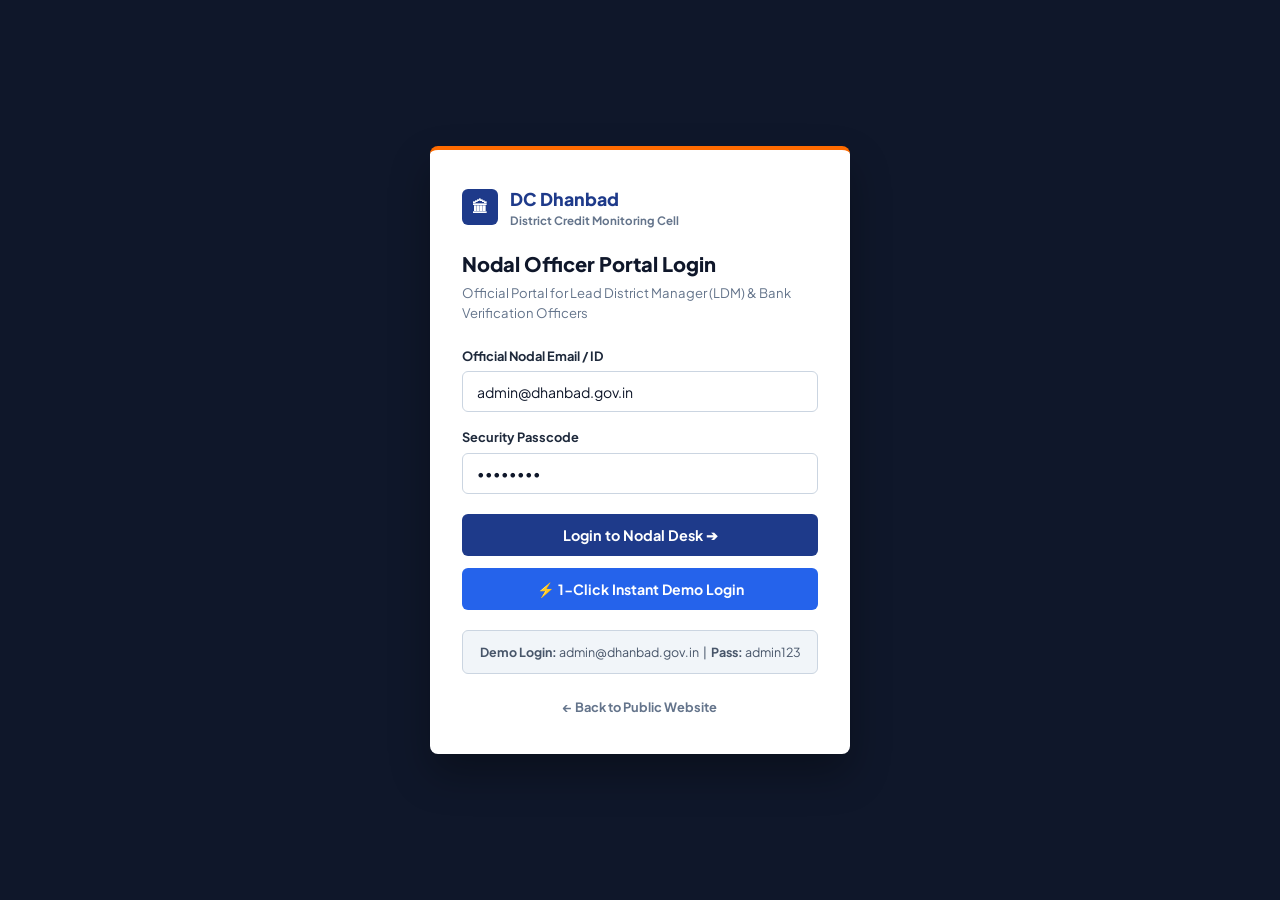
==== commit d98356ff: "Redesign Admin Dashboard into clean, formal, authentic Indian Government LDM Portal layout" ====
--- a/admin.html
+++ b/admin.html
@@ -4,262 +4,58 @@
   <meta charset="UTF-8">
   <meta name="viewport" content="width=device-width, initial-scale=1.0">
   <title>Nodal Officer Admin Portal | DC Dhanbad</title>
-  <meta name="description" content="District Administration Dhanbad Lead District Manager (LDM) Executive Command Center & Application Processing Portal.">
+  <meta name="description" content="District Administration Dhanbad Lead District Manager (LDM) Official Credit Monitoring & Application Processing Portal.">
   <link rel="preconnect" href="https://fonts.googleapis.com">
   <link rel="preconnect" href="https://fonts.gstatic.com" crossorigin>
-  <link href="https://fonts.googleapis.com/css2?family=Plus+Jakarta+Sans:wght@400;500;600;700;800;900&display=swap" rel="stylesheet">
+  <link href="https://fonts.googleapis.com/css2?family=Plus+Jakarta+Sans:wght@400;500;600;700;800&display=swap" rel="stylesheet">
   <link rel="stylesheet" href="css/style.css">
   <style>
     /* ==========================================================================
-       ULTRA-MODERN EXECUTIVE ADMIN DASHBOARD REDESIGN (DC DHANBAD)
+       AUTHENTIC OFFICIAL GOVERNMENT DASHBOARD STYLES (CLEAN & FORMAL)
        ========================================================================== */
-    :root {
-      --admin-bg: #f1f5f9;
-      --admin-card-bg: #ffffff;
-      --admin-text-main: #0f172a;
-      --admin-text-sub: #64748b;
-      --admin-sidebar-bg: #0b132b;
-      --admin-sidebar-hover: #1c2541;
-      --admin-primary: #1e40af;
-      --admin-accent-blue: #2563eb;
-      --admin-accent-emerald: #059669;
-      --admin-accent-amber: #d97706;
-      --admin-accent-purple: #7c3aed;
-      --admin-border: #e2e8f0;
-    }
-
-    body.admin-body {
-      background-color: var(--admin-bg);
-      color: var(--admin-text-main);
-      font-family: 'Plus Jakarta Sans', sans-serif;
+    body.official-admin-body {
+      background-color: #f8fafc;
+      color: #0f172a;
+      font-family: 'Plus Jakarta Sans', -apple-system, sans-serif;
       margin: 0;
       padding: 0;
-      -webkit-font-smoothing: antialiased;
-    }
-
-    /* Layout Structure */
-    .admin-wrapper {
+    }
+
+    /* Top Strip & Navbar Integration */
+    .admin-nav-bar {
+      background: #ffffff;
+      border-bottom: 1px solid #cbd5e1;
+      padding: 0.85rem 2rem;
       display: flex;
-      min-height: 100vh;
-    }
-
-    /* Executive Sidebar */
-    .exec-sidebar {
-      width: 280px;
-      background: var(--admin-sidebar-bg);
-      color: #ffffff;
-      display: flex;
-      flex-direction: column;
       justify-content: space-between;
-      padding: 1.75rem 1.25rem;
-      flex-shrink: 0;
-      box-shadow: 4px 0 25px rgba(11, 19, 43, 0.15);
-      position: sticky;
-      top: 0;
-      height: 100vh;
-      box-sizing: border-box;
-      z-index: 100;
-    }
-
-    .exec-sidebar-brand {
+      align-items: center;
+      box-shadow: 0 1px 3px rgba(0,0,0,0.05);
+    }
+
+    .admin-brand-box {
       display: flex;
       align-items: center;
       gap: 0.85rem;
-      padding-bottom: 1.5rem;
-      border-bottom: 1px solid rgba(255, 255, 255, 0.1);
-      margin-bottom: 1.75rem;
-    }
-
-    .exec-brand-logo-icon {
-      width: 44px;
-      height: 44px;
-      background: linear-gradient(135deg, #ff6b00 0%, #d97706 100%);
-      border-radius: 12px;
+    }
+
+    .admin-brand-emblem {
+      width: 40px;
+      height: 40px;
+      background: #1e3a8a;
+      color: #ffffff;
+      border-radius: 8px;
       display: flex;
       align-items: center;
       justify-content: center;
-      font-size: 1.5rem;
-      box-shadow: 0 4px 15px rgba(255, 107, 0, 0.35);
-    }
-
-    .exec-brand-title {
-      font-size: 1.15rem;
       font-weight: 900;
+      font-size: 1.2rem;
+    }
+
+    /* Sub-header Title Strip */
+    .admin-header-strip {
+      background: #0f172a;
       color: #ffffff;
-      letter-spacing: -0.3px;
-    }
-
-    .exec-brand-sub {
-      font-size: 0.72rem;
-      color: #38bdf8;
-      font-weight: 700;
-      text-transform: uppercase;
-      letter-spacing: 0.5px;
-    }
-
-    .exec-menu-section-label {
-      font-size: 0.68rem;
-      font-weight: 800;
-      color: #64748b;
-      text-transform: uppercase;
-      letter-spacing: 0.8px;
-      margin: 1.25rem 0 0.5rem 0.75rem;
-    }
-
-    .exec-menu-list {
-      list-style: none;
-      padding: 0;
-      margin: 0;
-      display: flex;
-      flex-direction: column;
-      gap: 0.35rem;
-    }
-
-    .exec-menu-item {
-      display: flex;
-      align-items: center;
-      gap: 0.85rem;
-      padding: 0.8rem 1rem;
-      border-radius: 12px;
-      color: #94a3b8;
-      font-size: 0.88rem;
-      font-weight: 700;
-      text-decoration: none;
-      cursor: pointer;
-      transition: all 0.2s cubic-bezier(0.4, 0, 0.2, 1);
-    }
-
-    .exec-menu-item:hover {
-      background: var(--admin-sidebar-hover);
-      color: #38bdf8;
-      transform: translateX(3px);
-    }
-
-    .exec-menu-item.active {
-      background: linear-gradient(135deg, #2563eb 0%, #1d4ed8 100%);
-      color: #ffffff;
-      box-shadow: 0 4px 16px rgba(37, 99, 235, 0.4);
-    }
-
-    .exec-sidebar-footer {
-      background: rgba(255, 255, 255, 0.05);
-      border: 1px solid rgba(255, 255, 255, 0.1);
-      border-radius: 14px;
-      padding: 1rem;
-      display: flex;
-      align-items: center;
-      gap: 0.75rem;
-    }
-
-    /* Main Area Header & Container */
-    .exec-main {
-      flex: 1;
-      display: flex;
-      flex-direction: column;
-      min-width: 0;
-    }
-
-    .exec-topbar {
-      background: #ffffff;
-      border-bottom: 1px solid var(--admin-border);
-      padding: 1rem 2.25rem;
-      display: flex;
-      justify-content: space-between;
-      align-items: center;
-      position: sticky;
-      top: 0;
-      z-index: 90;
-      box-shadow: 0 2px 10px rgba(15, 23, 42, 0.03);
-    }
-
-    .exec-content {
-      padding: 2.25rem;
-      flex: 1;
-    }
-
-    /* Redesigned KPI Cards */
-    .kpi-grid {
-      display: grid;
-      grid-template-columns: repeat(4, 1fr);
-      gap: 1.5rem;
-      margin-bottom: 2.25rem;
-    }
-
-    .kpi-card {
-      background: #ffffff;
-      border: 1px solid #e2e8f0;
-      border-radius: 18px;
-      padding: 1.5rem;
-      box-shadow: 0 8px 24px rgba(15, 23, 42, 0.04);
-      position: relative;
-      overflow: hidden;
-      transition: all 0.25s ease;
-    }
-
-    .kpi-card:hover {
-      transform: translateY(-4px);
-      box-shadow: 0 14px 32px rgba(15, 23, 42, 0.08);
-      border-color: #cbd5e1;
-    }
-
-    .kpi-card-top {
-      display: flex;
-      justify-content: space-between;
-      align-items: flex-start;
-      margin-bottom: 0.85rem;
-    }
-
-    .kpi-icon-badge {
-      width: 48px;
-      height: 48px;
-      border-radius: 14px;
-      display: flex;
-      align-items: center;
-      justify-content: center;
-      font-size: 1.5rem;
-    }
-
-    .kpi-value {
-      font-size: 1.9rem;
-      font-weight: 900;
-      color: #0f172a;
-      line-height: 1.1;
-      letter-spacing: -0.5px;
-    }
-
-    .kpi-label {
-      font-size: 0.76rem;
-      font-weight: 800;
-      color: #64748b;
-      text-transform: uppercase;
-      letter-spacing: 0.5px;
-      margin-bottom: 0.25rem;
-    }
-
-    .kpi-badge-trend {
-      font-size: 0.72rem;
-      font-weight: 800;
-      padding: 3px 8px;
-      border-radius: 20px;
-      display: inline-flex;
-      align-items: center;
-      gap: 3px;
-    }
-
-    /* Redesigned Card Containers */
-    .exec-card {
-      background: #ffffff;
-      border: 1px solid #e2e8f0;
-      border-radius: 18px;
-      box-shadow: 0 8px 24px rgba(15, 23, 42, 0.04);
-      margin-bottom: 2rem;
-      overflow: hidden;
-    }
-
-    .exec-card-header {
-      padding: 1.25rem 1.75rem;
-      background: #ffffff;
-      border-bottom: 1px solid #f1f5f9;
+      padding: 1.25rem 2rem;
       display: flex;
       justify-content: space-between;
       align-items: center;
@@ -267,151 +63,249 @@
       gap: 1rem;
     }
 
-    /* Premium Table Controls */
-    .exec-table {
+    /* KPI Summary Row */
+    .gov-kpi-grid {
+      display: grid;
+      grid-template-columns: repeat(4, 1fr);
+      gap: 1.25rem;
+      margin-bottom: 1.75rem;
+    }
+
+    .gov-kpi-card {
+      background: #ffffff;
+      border: 1px solid #cbd5e1;
+      border-radius: 8px;
+      padding: 1.25rem 1.5rem;
+      box-shadow: 0 1px 3px rgba(0,0,0,0.04);
+    }
+
+    .gov-kpi-num {
+      font-size: 1.8rem;
+      font-weight: 800;
+      color: #1e3a8a;
+      line-height: 1.1;
+      margin-top: 4px;
+    }
+
+    .gov-kpi-lbl {
+      font-size: 0.75rem;
+      font-weight: 700;
+      color: #64748b;
+      text-transform: uppercase;
+      letter-spacing: 0.5px;
+    }
+
+    /* Tabbed Navigation Bar */
+    .gov-tabs-row {
+      display: flex;
+      border-bottom: 2px solid #e2e8f0;
+      margin-bottom: 1.5rem;
+      background: #ffffff;
+      padding: 0 1.5rem;
+    }
+
+    .gov-tab-link {
+      padding: 1rem 1.5rem;
+      font-size: 0.9rem;
+      font-weight: 700;
+      color: #64748b;
+      border-bottom: 3px solid transparent;
+      cursor: pointer;
+      margin-bottom: -2px;
+      transition: all 0.15s ease;
+    }
+
+    .gov-tab-link:hover {
+      color: #1e3a8a;
+    }
+
+    .gov-tab-link.active {
+      color: #1e3a8a;
+      border-bottom-color: #1e3a8a;
+      background: #f8fafc;
+    }
+
+    /* Formal Table Card */
+    .gov-card {
+      background: #ffffff;
+      border: 1px solid #cbd5e1;
+      border-radius: 8px;
+      box-shadow: 0 1px 3px rgba(0,0,0,0.04);
+      margin-bottom: 2rem;
+      overflow: hidden;
+    }
+
+    .gov-card-header {
+      padding: 1rem 1.5rem;
+      background: #f8fafc;
+      border-bottom: 1px solid #e2e8f0;
+      display: flex;
+      justify-content: space-between;
+      align-items: center;
+      flex-wrap: wrap;
+      gap: 1rem;
+    }
+
+    /* Formal Table */
+    .gov-table {
       width: 100%;
       border-collapse: collapse;
       font-size: 0.88rem;
       text-align: left;
     }
 
-    .exec-table th {
-      background: #f8fafc;
+    .gov-table th {
+      background: #f1f5f9;
       color: #1e3a8a;
-      font-size: 0.75rem;
+      font-size: 0.78rem;
       font-weight: 800;
       text-transform: uppercase;
-      letter-spacing: 0.6px;
-      padding: 1rem 1.25rem;
-      border-bottom: 1.5px solid #e2e8f0;
-    }
-
-    .exec-table td {
-      padding: 1.1rem 1.25rem;
-      border-bottom: 1px solid #f1f5f9;
+      padding: 0.85rem 1.25rem;
+      border-bottom: 1px solid #cbd5e1;
+    }
+
+    .gov-table td {
+      padding: 0.95rem 1.25rem;
+      border-bottom: 1px solid #e2e8f0;
       color: #334155;
       vertical-align: middle;
     }
 
-    .exec-table tr:hover {
+    .gov-table tr:hover {
       background: #f8fafc;
     }
 
-    /* Modern Pill Badges */
-    .badge-pill-status {
-      display: inline-flex;
-      align-items: center;
-      gap: 0.4rem;
-      padding: 0.3rem 0.75rem;
-      border-radius: 9999px;
+    /* Formal Status Badges */
+    .gov-status {
+      display: inline-block;
+      padding: 0.2rem 0.6rem;
+      border-radius: 4px;
       font-size: 0.75rem;
-      font-weight: 800;
+      font-weight: 700;
       text-transform: uppercase;
     }
 
-    .pill-review { background: #eff6ff; color: #1d4ed8; border: 1px solid #bfdbfe; }
-    .pill-approved { background: #ecfdf5; color: #047857; border: 1px solid #a7f3d0; }
-    .pill-disbursed { background: #f0fdf4; color: #15803d; border: 1px solid #86efac; }
-    .pill-rejected { background: #fef2f2; color: #b91c1c; border: 1px solid #fecaca; }
-
-    /* Redesigned Login Overlay */
-    .exec-auth-overlay {
+    .status-review { background: #eff6ff; color: #1d4ed8; border: 1px solid #bfdbfe; }
+    .status-approved { background: #f0fdf4; color: #166534; border: 1px solid #bbf7d0; }
+    .status-disbursed { background: #ecfdf5; color: #047857; border: 1px solid #a7f3d0; }
+    .status-rejected { background: #fef2f2; color: #991b1b; border: 1px solid #fecaca; }
+
+    /* Action Buttons */
+    .btn-gov-sm {
+      font-size: 0.78rem;
+      font-weight: 700;
+      padding: 0.4rem 0.75rem;
+      border-radius: 4px;
+      border: 1px solid #cbd5e1;
+      background: #ffffff;
+      color: #1e3a8a;
+      cursor: pointer;
+    }
+
+    .btn-gov-sm:hover {
+      background: #eff6ff;
+      border-color: #93c5fd;
+    }
+
+    .btn-gov-primary-sm {
+      background: #1e3a8a;
+      color: #ffffff;
+      border: 1px solid #1e3a8a;
+    }
+
+    .btn-gov-primary-sm:hover {
+      background: #1e40af;
+    }
+
+    /* Simple Auth Gate Overlay */
+    .gov-auth-overlay {
       position: fixed;
       top: 0;
       left: 0;
       width: 100vw;
       height: 100vh;
-      background: linear-gradient(135deg, #0b132b 0%, #1c2541 50%, #0f172a 100%);
+      background: #0f172a;
       display: flex;
       align-items: center;
       justify-content: center;
       z-index: 99999;
     }
 
-    .exec-auth-box {
-      background: rgba(255, 255, 255, 0.98);
-      border-radius: 24px;
-      width: 460px;
+    .gov-auth-box {
+      background: #ffffff;
+      border-radius: 8px;
+      width: 420px;
       max-width: 90%;
-      padding: 2.75rem 2.5rem;
-      box-shadow: 0 25px 60px rgba(0, 0, 0, 0.35);
-      border: 1px solid rgba(255, 255, 255, 0.2);
-    }
-
-    @media (max-width: 1100px) {
-      .kpi-grid {
+      padding: 2.25rem 2rem;
+      box-shadow: 0 20px 40px rgba(0,0,0,0.3);
+      border-top: 4px solid #ff6b00;
+    }
+
+    @media (max-width: 900px) {
+      .gov-kpi-grid {
         grid-template-columns: repeat(2, 1fr);
       }
     }
-
-    @media (max-width: 900px) {
-      .admin-wrapper {
-        flex-direction: column;
-      }
-      .exec-sidebar {
-        width: 100%;
-        height: auto;
-        position: relative;
-      }
-      .kpi-grid {
+    @media (max-width: 576px) {
+      .gov-kpi-grid {
         grid-template-columns: 1fr;
       }
     }
   </style>
 </head>
-<body class="admin-body">
+<body class="official-admin-body">
+
+  <!-- Tricolor Govt Strip -->
+  <div class="gov-tricolor-strip"></div>
 
   <!-- ==========================================================================
-       1. AUTHENTICATION GATEWAY OVERLAY
+       AUTHENTICATION GATEWAY
        ========================================================================== -->
-  <div id="admin-auth-gate" class="exec-auth-overlay">
-    <div class="exec-auth-box">
+  <div id="admin-auth-gate" class="gov-auth-overlay">
+    <div class="gov-auth-box">
       
-      <!-- Tricolor Accent Top -->
-      <div style="height:4px; background:linear-gradient(90deg, #ff9933 33%, #ffffff 33%, #ffffff 66%, #138808 66%); border-radius:4px; margin-bottom:1.5rem;"></div>
-
-      <div style="text-align:center; margin-bottom:1.75rem;">
-        <div style="width:54px; height:54px; background:linear-gradient(135deg, #1e3a8a 0%, #2563eb 100%); color:#fff; border-radius:16px; display:inline-flex; align-items:center; justify-content:center; font-size:1.8rem; margin-bottom:0.85rem; box-shadow:0 8px 20px rgba(37,99,235,0.3);">
-          🏛
-        </div>
-        <div style="font-size:0.75rem; font-weight:800; color:#2563eb; text-transform:uppercase; letter-spacing:1px; margin-bottom:0.25rem;">
-          District Administration Dhanbad
-        </div>
-        <h2 style="font-size:1.6rem; font-weight:900; color:#0f172a; margin:0 0 0.35rem 0; letter-spacing:-0.5px;">
-          Nodal Officer Command Portal
-        </h2>
-        <p style="font-size:0.85rem; color:#64748b; margin:0;">
-          Authentication Desk for LDM & Bank Inspection Officers
-        </p>
-      </div>
+      <div style="display:flex; align-items:center; gap:0.75rem; margin-bottom:1.25rem;">
+        <div style="width:36px; height:36px; background:#1e3a8a; color:#fff; border-radius:6px; display:flex; align-items:center; justify-content:center; font-weight:900;">🏛</div>
+        <div>
+          <div style="font-weight:900; font-size:1.1rem; color:#1e3a8a;">DC Dhanbad</div>
+          <div style="font-size:0.72rem; color:#64748b; font-weight:700;">District Credit Monitoring Cell</div>
+        </div>
+      </div>
+
+      <h2 style="font-size:1.25rem; font-weight:800; color:#0f172a; margin:0 0 0.25rem 0;">
+        Nodal Officer Portal Login
+      </h2>
+      <p style="font-size:0.82rem; color:#64748b; margin:0 0 1.5rem 0;">
+        Official Portal for Lead District Manager (LDM) & Bank Verification Officers
+      </p>
 
       <form onsubmit="handleAdminLoginSubmit(event)">
-        <div style="margin-bottom:1.1rem;">
-          <label style="display:block; font-size:0.78rem; font-weight:800; color:#334155; margin-bottom:0.35rem;">Official Nodal Email / ID</label>
-          <input type="email" id="admin-gate-email" class="form-input" value="admin@dhanbad.gov.in" required style="font-size:0.9rem; padding:0.75rem 1rem;">
-        </div>
-
-        <div style="margin-bottom:1.35rem;">
-          <label style="display:block; font-size:0.78rem; font-weight:800; color:#334155; margin-bottom:0.35rem;">Security Passcode</label>
-          <input type="password" id="admin-gate-password" class="form-input" value="admin123" required style="font-size:0.9rem; padding:0.75rem 1rem;">
-        </div>
-
-        <button type="submit" class="btn-gov-primary" style="width:100%; justify-content:center; padding:0.85rem; font-size:0.95rem; font-weight:800; margin-bottom:0.85rem; border-radius:12px;">
-          🔒 Secure Login ➔
+        <div class="form-group" style="margin-bottom:1rem;">
+          <label class="form-label" style="font-size:0.8rem;">Official Nodal Email / ID</label>
+          <input type="email" id="admin-gate-email" class="form-input" value="admin@dhanbad.gov.in" required style="font-size:0.88rem; padding:0.65rem 0.85rem;">
+        </div>
+
+        <div class="form-group" style="margin-bottom:1.25rem;">
+          <label class="form-label" style="font-size:0.8rem;">Security Passcode</label>
+          <input type="password" id="admin-gate-password" class="form-input" value="admin123" required style="font-size:0.88rem; padding:0.65rem 0.85rem;">
+        </div>
+
+        <button type="submit" class="btn-gov-primary" style="width:100%; justify-content:center; padding:0.75rem; font-size:0.9rem; font-weight:700; margin-bottom:0.75rem;">
+          Login to Nodal Desk ➔
         </button>
       </form>
 
       <!-- 1-CLICK INSTANT DEMO LOGIN BUTTON -->
-      <button onclick="executeQuickDemoLogin()" style="width:100%; background:linear-gradient(135deg, #059669 0%, #10b981 100%); color:#ffffff; border:none; padding:0.85rem; border-radius:12px; font-weight:800; font-size:0.9rem; cursor:pointer; display:flex; align-items:center; justify-content:center; gap:0.5rem; box-shadow:0 6px 20px rgba(16,185,129,0.35); transition:transform 0.15s ease;">
+      <button onclick="executeQuickDemoLogin()" style="width:100%; background:#2563eb; color:#ffffff; border:none; padding:0.75rem; border-radius:6px; font-weight:700; font-size:0.88rem; cursor:pointer; display:flex; align-items:center; justify-content:center; gap:0.5rem;">
         ⚡ 1-Click Instant Demo Login
       </button>
 
-      <div style="background:#f8fafc; border:1px dashed #cbd5e1; border-radius:12px; padding:0.85rem; margin-top:1.25rem; text-align:center; font-size:0.78rem; color:#475569;">
+      <div style="background:#f1f5f9; border:1px solid #cbd5e1; border-radius:6px; padding:0.75rem; margin-top:1.25rem; text-align:center; font-size:0.78rem; color:#475569;">
         <strong>Demo Login:</strong> admin@dhanbad.gov.in &nbsp;|&nbsp; <strong>Pass:</strong> admin123
       </div>
 
       <div style="text-align:center; margin-top:1.25rem;">
-        <a href="index.html" style="color:#64748b; font-size:0.8rem; font-weight:700; text-decoration:none;">← Back to Public Website</a>
+        <a href="index.html" style="color:#64748b; font-size:0.8rem; text-decoration:none; font-weight:700;">← Back to Public Website</a>
       </div>
 
     </div>
@@ -419,391 +313,313 @@
 
 
   <!-- ==========================================================================
-       2. REDESIGNED ADMIN DASHBOARD LAYOUT
+       MAIN OFFICIAL ADMIN DASHBOARD LAYOUT
        ========================================================================== -->
-  <div class="admin-wrapper" id="admin-dashboard-root" style="display:none;">
+  <div id="admin-dashboard-root" style="display:none; flex-direction:column; min-height:100vh;">
     
-    <!-- EXECUTIVE SIDEBAR -->
-    <aside class="exec-sidebar">
+    <!-- TOP NAVIGATION BAR -->
+    <header class="admin-nav-bar">
+      <div class="admin-brand-box">
+        <a href="index.html" style="text-decoration:none; display:flex; align-items:center; gap:0.75rem;">
+          <div class="admin-brand-emblem">🏛</div>
+          <div>
+            <div style="font-weight:900; font-size:1.15rem; color:#1e3a8a;">DC Dhanbad</div>
+            <div style="font-size:0.7rem; color:#64748b; font-weight:700;">Lead District Manager Desk</div>
+          </div>
+        </a>
+      </div>
+
+      <div style="display:flex; align-items:center; gap:1.25rem;">
+        <div style="font-size:0.8rem; color:#475569; font-weight:700;">
+          Officer: <strong>Shri R.P. Verma (LDM Dhanbad)</strong>
+        </div>
+        <button class="btn-gov-sm" onclick="exportApplicationsCSV()">📥 Export Report (CSV)</button>
+        <button class="btn-gov-sm" onclick="handleAdminLogout()" style="color:#b91c1c;">Logout</button>
+      </div>
+    </header>
+
+    <!-- HEADER STRIP -->
+    <div class="admin-header-strip">
       <div>
-        <div class="exec-sidebar-brand">
-          <div class="exec-brand-logo-icon">🏛</div>
-          <div>
-            <div class="exec-brand-title">DC Dhanbad</div>
-            <div class="exec-brand-sub">Nodal Command Desk</div>
-          </div>
-        </div>
-
-        <div class="exec-menu-section-label">MAIN NAVIGATION</div>
-        <ul class="exec-menu-list">
-          <li class="exec-menu-item active" id="menu-overview" onclick="switchAdminSection('overview')">
-            <span>📊</span> Overview & Analytics
-          </li>
-          <li class="exec-menu-item" id="menu-apps" onclick="switchAdminSection('apps')">
-            <span>📋</span> Credit Applications (1,482)
-          </li>
-          <li class="exec-menu-item" id="menu-risk" onclick="switchAdminSection('risk')">
-            <span>🛡️</span> AI Risk Scorecards
-          </li>
-          <li class="exec-menu-item" id="menu-grv" onclick="switchAdminSection('grv')">
-            <span>🎫</span> Grievances Desk (18)
-          </li>
-        </ul>
-
-        <div class="exec-menu-section-label" style="margin-top:1.75rem;">PUBLIC RESOURCES</div>
-        <ul class="exec-menu-list">
-          <li class="exec-menu-item" onclick="window.location.href='schemes.html'">
-            <span>📜</span> Schemes Catalog
-          </li>
-          <li class="exec-menu-item" onclick="window.location.href='index.html'">
-            <span>🌐</span> Public Homepage
-          </li>
-        </ul>
-      </div>
-
-      <!-- SIDEBAR OFFICER FOOTER -->
-      <div class="exec-sidebar-footer">
-        <div style="font-size:1.8rem;">👨‍💼</div>
-        <div style="flex:1; overflow:hidden;">
-          <div style="font-weight:900; font-size:0.85rem; color:#ffffff; white-space:nowrap; text-overflow:ellipsis; overflow:hidden;">Shri R.P. Verma</div>
-          <div style="font-size:0.7rem; color:#38bdf8; font-weight:700;">Lead District Manager</div>
-        </div>
-        <button onclick="handleAdminLogout()" style="background:none; border:none; color:#f87171; font-size:1.2rem; cursor:pointer;" title="Logout">🚪</button>
-      </div>
-    </aside>
-
-    <!-- EXECUTIVE MAIN CONTAINER -->
-    <main class="exec-main">
+        <div style="font-size:0.75rem; text-transform:uppercase; color:#94a3b8; font-weight:700;">District Administration Dhanbad • Government of Jharkhand</div>
+        <h1 style="font-size:1.4rem; font-weight:800; margin:4px 0 0 0; color:#ffffff;">
+          Credit Schemes Nodal Officer Monitoring Desk
+        </h1>
+      </div>
       
-      <!-- TOP COMMAND BAR -->
-      <header class="exec-topbar">
-        <div>
-          <div style="font-size:0.75rem; font-weight:800; color:#2563eb; text-transform:uppercase; letter-spacing:0.5px;">District Credit Monitoring Cell</div>
-          <h1 style="font-size:1.35rem; font-weight:900; color:#0f172a; margin:2px 0 0 0; letter-spacing:-0.3px;">
-            Dhanbad Nodal Officer Dashboard
-          </h1>
-        </div>
-
-        <div style="display:flex; align-items:center; gap:1.25rem;">
-          <div style="background:#ecfdf5; border:1px solid #a7f3d0; padding:6px 14px; border-radius:20px; font-size:0.78rem; font-weight:800; color:#047857; display:flex; align-items:center; gap:0.4rem;">
-            <span style="width:8px; height:8px; background:#10b981; border-radius:50%;"></span>
-            Nodal Server Active
-          </div>
-
-          <button class="btn-gov-primary" onclick="exportApplicationsCSV()" style="padding:0.6rem 1.1rem; font-size:0.82rem; border-radius:10px;">
-            📥 Export CSV Report
-          </button>
-        </div>
-      </header>
-
-      <!-- CONTENT AREA -->
-      <div class="exec-content">
+      <div style="display:flex; gap:1rem; align-items:center;">
+        <div style="background:rgba(255,255,255,0.1); border:1px solid rgba(255,255,255,0.2); padding:0.4rem 0.85rem; border-radius:4px; font-size:0.78rem;">
+          🟢 Server Status: <strong>Online</strong>
+        </div>
+      </div>
+    </div>
+
+    <!-- MAIN CONTAINER -->
+    <main style="max-width:1280px; width:100%; margin:1.75rem auto; padding:0 1.5rem; box-sizing:border-box; flex:1;">
+      
+      <!-- KPI SUMMARY GRID -->
+      <div class="gov-kpi-grid">
         
-        <!-- KPI METRICS GRID -->
-        <div class="kpi-grid">
+        <div class="gov-kpi-card" style="border-top:3px solid #1e3a8a;">
+          <div class="gov-kpi-lbl">Total Applications</div>
+          <div class="gov-kpi-num">1,482</div>
+          <div style="font-size:0.72rem; color:#059669; font-weight:700; margin-top:4px;">↑ 14.2% Growth in FY 2026</div>
+        </div>
+
+        <div class="gov-kpi-card" style="border-top:3px solid #059669;">
+          <div class="gov-kpi-lbl">Sanctioned Amount</div>
+          <div class="gov-kpi-num" style="color:#059669;">₹ 24.80 Cr</div>
+          <div style="font-size:0.72rem; color:#059669; font-weight:700; margin-top:4px;">In-Principle Approved</div>
+        </div>
+
+        <div class="gov-kpi-card" style="border-top:3px solid #d97706;">
+          <div class="gov-kpi-lbl">Pending Inspection</div>
+          <div class="gov-kpi-num" style="color:#d97706;">142</div>
+          <div style="font-size:0.72rem; color:#d97706; font-weight:700; margin-top:4px;">Requires Nodal Review</div>
+        </div>
+
+        <div class="gov-kpi-card" style="border-top:3px solid #7c3aed;">
+          <div class="gov-kpi-lbl">Disbursed Amount</div>
+          <div class="gov-kpi-num" style="color:#7c3aed;">₹ 18.40 Cr</div>
+          <div style="font-size:0.72rem; color:#7c3aed; font-weight:700; margin-top:4px;">Direct Bank Account Credit</div>
+        </div>
+
+      </div>
+
+      <!-- TABS ROW -->
+      <div class="gov-tabs-row">
+        <div class="gov-tab-link active" id="tab-overview" onclick="switchAdminSection('overview')">📊 Overview & Scheme Targets</div>
+        <div class="gov-tab-link" id="tab-apps" onclick="switchAdminSection('apps')">📋 Loan Applications (1,482)</div>
+        <div class="gov-tab-link" id="tab-grv" onclick="switchAdminSection('grv')">🎫 Grievances Desk (18)</div>
+      </div>
+
+      <!-- SECTION 1: OVERVIEW -->
+      <div id="section-overview">
+        <div style="display:grid; grid-template-columns: 1.5fr 1fr; gap:1.5rem; margin-bottom:2rem;">
           
-          <div class="kpi-card" style="border-left:5px solid #2563eb;">
-            <div class="kpi-card-top">
+          <div class="gov-card" style="margin:0;">
+            <div class="gov-card-header">
+              <div style="font-weight:800; color:#1e3a8a;">Scheme-wise Credit Target vs Progress (Dhanbad)</div>
+              <div style="font-size:0.75rem; color:#64748b;">Target FY 2026-27</div>
+            </div>
+
+            <div style="padding:1.25rem; display:flex; flex-direction:column; gap:1.1rem;">
               <div>
-                <div class="kpi-label">TOTAL APPLICATIONS</div>
-                <div class="kpi-value">1,482</div>
+                <div style="display:flex; justify-content:space-between; font-size:0.85rem; margin-bottom:0.35rem;">
+                  <span>🍲 <strong>PMFME</strong> (Food Processing Subsidy)</span>
+                  <strong style="color:#1e3a8a;">₹ 8.68 Cr (518 Apps)</strong>
+                </div>
+                <div style="background:#e2e8f0; height:8px; border-radius:4px; overflow:hidden;">
+                  <div style="width:35%; height:100%; background:#1e3a8a;"></div>
+                </div>
               </div>
-              <div class="kpi-icon-badge" style="background:#eff6ff; color:#2563eb;">📝</div>
-            </div>
-            <div style="display:flex; justify-content:space-between; align-items:center;">
-              <span class="kpi-badge-trend" style="background:#ecfdf5; color:#047857;">↑ 14.2% Growth</span>
-              <span style="font-size:0.72rem; color:#64748b; font-weight:600;">Received FY 2026</span>
-            </div>
-          </div>
-
-          <div class="kpi-card" style="border-left:5px solid #059669;">
-            <div class="kpi-card-top">
+
               <div>
-                <div class="kpi-label">SANCTIONED CREDIT</div>
-                <div class="kpi-value" style="color:#059669;">₹24.80 Cr</div>
+                <div style="display:flex; justify-content:space-between; font-size:0.85rem; margin-bottom:0.35rem;">
+                  <span>🏭 <strong>PMEGP</strong> (Prime Minister Employment)</span>
+                  <strong style="color:#059669;">₹ 6.94 Cr (412 Apps)</strong>
+                </div>
+                <div style="background:#e2e8f0; height:8px; border-radius:4px; overflow:hidden;">
+                  <div style="width:28%; height:100%; background:#059669;"></div>
+                </div>
               </div>
-              <div class="kpi-icon-badge" style="background:#ecfdf5; color:#059669;">💰</div>
-            </div>
-            <div style="display:flex; justify-content:space-between; align-items:center;">
-              <span class="kpi-badge-trend" style="background:#ecfdf5; color:#047857;">78.4% Target</span>
-              <span style="font-size:0.72rem; color:#64748b; font-weight:600;">In-Principle Approved</span>
-            </div>
-          </div>
-
-          <div class="kpi-card" style="border-left:5px solid #d97706;">
-            <div class="kpi-card-top">
+
               <div>
-                <div class="kpi-label">PENDING REVIEW</div>
-                <div class="kpi-value" style="color:#d97706;">142</div>
+                <div style="display:flex; justify-content:space-between; font-size:0.85rem; margin-bottom:0.35rem;">
+                  <span>💼 <strong>MUDRA</strong> (PMMY Collateral-Free)</span>
+                  <strong style="color:#d97706;">₹ 6.20 Cr (370 Apps)</strong>
+                </div>
+                <div style="background:#e2e8f0; height:8px; border-radius:4px; overflow:hidden;">
+                  <div style="width:25%; height:100%; background:#d97706;"></div>
+                </div>
               </div>
-              <div class="kpi-icon-badge" style="background:#fffbeb; color:#d97706;">⏳</div>
-            </div>
-            <div style="display:flex; justify-content:space-between; align-items:center;">
-              <span class="kpi-badge-trend" style="background:#fffbeb; color:#b45309;">Requires Action</span>
-              <span style="font-size:0.72rem; color:#64748b; font-weight:600;">Bank Verification</span>
-            </div>
-          </div>
-
-          <div class="kpi-card" style="border-left:5px solid #7c3aed;">
-            <div class="kpi-card-top">
+
               <div>
-                <div class="kpi-label">DISBURSED AMOUNT</div>
-                <div class="kpi-value" style="color:#7c3aed;">₹18.40 Cr</div>
+                <div style="display:flex; justify-content:space-between; font-size:0.85rem; margin-bottom:0.35rem;">
+                  <span>🏛 <strong>CMEGP</strong> (Chief Minister Self-Employment)</span>
+                  <strong style="color:#7c3aed;">₹ 2.98 Cr (182 Apps)</strong>
+                </div>
+                <div style="background:#e2e8f0; height:8px; border-radius:4px; overflow:hidden;">
+                  <div style="width:12%; height:100%; background:#7c3aed;"></div>
+                </div>
               </div>
-              <div class="kpi-icon-badge" style="background:#f5f3ff; color:#7c3aed;">🏦</div>
-            </div>
-            <div style="display:flex; justify-content:space-between; align-items:center;">
-              <span class="kpi-badge-trend" style="background:#f5f3ff; color:#6d28d9;">NEFT Transferred</span>
-              <span style="font-size:0.72rem; color:#64748b; font-weight:600;">Bank Credit Complete</span>
-            </div>
-          </div>
-
-        </div>
-
-
-        <!-- ==================================================================
-             SECTION 1: OVERVIEW & ANALYTICS
-             ================================================================== -->
-        <div id="section-overview">
-          
-          <div style="display:grid; grid-template-columns: 1.5fr 1fr; gap:1.75rem; margin-bottom:2.25rem;">
-            
-            <!-- SCHEME ALLOCATION CARD -->
-            <div class="exec-card" style="margin:0;">
-              <div class="exec-card-header">
+            </div>
+          </div>
+
+          <div class="gov-card" style="margin:0;">
+            <div class="gov-card-header">
+              <div style="font-weight:800; color:#1e3a8a;">AI Risk Audit Distribution</div>
+            </div>
+
+            <div style="padding:1.25rem; display:flex; flex-direction:column; gap:0.85rem;">
+              <div style="background:#f0fdf4; border:1px solid #bbf7d0; padding:0.85rem; border-radius:6px; display:flex; justify-content:space-between; align-items:center;">
                 <div>
-                  <h3 style="font-size:1.05rem; font-weight:900; color:#0f172a; margin:0;">📊 Scheme-wise Credit Allocation</h3>
-                  <div style="font-size:0.75rem; color:#64748b;">District Administration Dhanbad Targets</div>
-                </div>
-                <span style="font-size:0.75rem; font-weight:800; color:#2563eb; background:#eff6ff; padding:4px 10px; border-radius:20px;">FY 2026-27</span>
+                  <div style="font-size:0.75rem; font-weight:800; color:#166534;">LOW RISK (75 - 100)</div>
+                  <div style="font-size:1.1rem; font-weight:800; color:#15803d;">1,008 Applicants (68%)</div>
+                </div>
+                <span class="gov-status status-approved">Fast-Track</span>
               </div>
 
-              <div style="padding:1.5rem; display:flex; flex-direction:column; gap:1.25rem;">
+              <div style="background:#fffbeb; border:1px solid #fef3c7; padding:0.85rem; border-radius:6px; display:flex; justify-content:space-between; align-items:center;">
                 <div>
-                  <div style="display:flex; justify-content:space-between; font-size:0.85rem; margin-bottom:0.4rem;">
-                    <span>🍲 <strong>PMFME</strong> (Food Processing Subsidy)</span>
-                    <strong style="color:#2563eb;">₹ 8.68 Cr (518 Apps)</strong>
-                  </div>
-                  <div style="background:#f1f5f9; height:10px; border-radius:5px; overflow:hidden;">
-                    <div style="width:35%; height:100%; background:linear-gradient(90deg, #2563eb, #3b82f6); border-radius:5px;"></div>
-                  </div>
-                </div>
-
+                  <div style="font-size:0.75rem; font-weight:800; color:#92400e;">MODERATE RISK (50 - 74)</div>
+                  <div style="font-size:1.1rem; font-weight:800; color:#b45309;">356 Applicants (24%)</div>
+                </div>
+                <span class="gov-status" style="background:#fffbeb; color:#b45309; border:1px solid #fef3c7;">Manual Audit</span>
+              </div>
+
+              <div style="background:#fef2f2; border:1px solid #fecaca; padding:0.85rem; border-radius:6px; display:flex; justify-content:space-between; align-items:center;">
                 <div>
-                  <div style="display:flex; justify-content:space-between; font-size:0.85rem; margin-bottom:0.4rem;">
-                    <span>🏭 <strong>PMEGP</strong> (Employment Generation)</span>
-                    <strong style="color:#059669;">₹ 6.94 Cr (412 Apps)</strong>
-                  </div>
-                  <div style="background:#f1f5f9; height:10px; border-radius:5px; overflow:hidden;">
-                    <div style="width:28%; height:100%; background:linear-gradient(90deg, #059669, #10b981); border-radius:5px;"></div>
-                  </div>
-                </div>
-
-                <div>
-                  <div style="display:flex; justify-content:space-between; font-size:0.85rem; margin-bottom:0.4rem;">
-                    <span>💼 <strong>MUDRA</strong> (PMMY Collateral-Free)</span>
-                    <strong style="color:#d97706;">₹ 6.20 Cr (370 Apps)</strong>
-                  </div>
-                  <div style="background:#f1f5f9; height:10px; border-radius:5px; overflow:hidden;">
-                    <div style="width:25%; height:100%; background:linear-gradient(90deg, #d97706, #f59e0b); border-radius:5px;"></div>
-                  </div>
-                </div>
-
-                <div>
-                  <div style="display:flex; justify-content:space-between; font-size:0.85rem; margin-bottom:0.4rem;">
-                    <span>🏛 <strong>CMEGP</strong> (Chief Minister Self-Employment)</span>
-                    <strong style="color:#7c3aed;">₹ 2.98 Cr (182 Apps)</strong>
-                  </div>
-                  <div style="background:#f1f5f9; height:10px; border-radius:5px; overflow:hidden;">
-                    <div style="width:12%; height:100%; background:linear-gradient(90deg, #7c3aed, #8b5cf6); border-radius:5px;"></div>
-                  </div>
-                </div>
+                  <div style="font-size:0.75rem; font-weight:800; color:#991b1b;">HIGH RISK (< 50)</div>
+                  <div style="font-size:1.1rem; font-weight:800; color:#b91c1c;">118 Applicants (8%)</div>
+                </div>
+                <span class="gov-status status-rejected">Flagged</span>
               </div>
             </div>
-
-            <!-- AI RISK DISTRIBUTION CARD -->
-            <div class="exec-card" style="margin:0;">
-              <div class="exec-card-header">
-                <h3 style="font-size:1.05rem; font-weight:900; color:#0f172a; margin:0;">🛡️ AI Risk Audit & Compliance</h3>
-              </div>
-
-              <div style="padding:1.5rem; display:flex; flex-direction:column; gap:1rem;">
-                <div style="background:#f0fdf4; border:1px solid #bbf7d0; padding:1rem; border-radius:12px; display:flex; justify-content:space-between; align-items:center;">
-                  <div>
-                    <div style="font-size:0.75rem; font-weight:800; color:#166534;">LOW RISK (75 - 100)</div>
-                    <div style="font-size:1.15rem; font-weight:900; color:#15803d;">1,008 Applicants (68%)</div>
-                  </div>
-                  <span style="background:#10b981; color:#fff; font-weight:800; padding:4px 10px; border-radius:20px; font-size:0.75rem;">Fast-Track</span>
-                </div>
-
-                <div style="background:#fffbeb; border:1px solid #fef3c7; padding:1rem; border-radius:12px; display:flex; justify-content:space-between; align-items:center;">
-                  <div>
-                    <div style="font-size:0.75rem; font-weight:800; color:#92400e;">MODERATE RISK (50 - 74)</div>
-                    <div style="font-size:1.15rem; font-weight:900; color:#b45309;">356 Applicants (24%)</div>
-                  </div>
-                  <span style="background:#f59e0b; color:#fff; font-weight:800; padding:4px 10px; border-radius:20px; font-size:0.75rem;">Manual Audit</span>
-                </div>
-
-                <div style="background:#fef2f2; border:1px solid #fecaca; padding:1rem; border-radius:12px; display:flex; justify-content:space-between; align-items:center;">
-                  <div>
-                    <div style="font-size:0.75rem; font-weight:800; color:#991b1b;">HIGH RISK (< 50)</div>
-                    <div style="font-size:1.15rem; font-weight:900; color:#b91c1c;">118 Applicants (8%)</div>
-                  </div>
-                  <span style="background:#ef4444; color:#fff; font-weight:800; padding:4px 10px; border-radius:20px; font-size:0.75rem;">Flagged</span>
-                </div>
-              </div>
-            </div>
-
-          </div>
-
-        </div>
-
-
-        <!-- ==================================================================
-             SECTION 2: APPLICATIONS COMMAND DESK TABLE
-             ================================================================== -->
-        <div id="section-apps">
-          
-          <div class="exec-card">
-            
-            <div class="exec-card-header">
-              <div style="display:flex; align-items:center; gap:0.85rem; flex:1; flex-wrap:wrap;">
-                <input type="text" id="admin-search-input" class="form-input" placeholder="🔍 Search Applicant, Ref ID, Mobile..." style="max-width:320px; font-size:0.85rem; padding:0.55rem 1rem;" onkeyup="filterAdminApplications()">
-                
-                <select id="admin-filter-scheme" class="form-select" style="max-width:180px; font-size:0.82rem; padding:0.5rem 0.85rem;" onchange="filterAdminApplications()">
-                  <option value="ALL">All 4 Schemes</option>
-                  <option value="PMFME">PMFME (Food)</option>
-                  <option value="PMEGP">PMEGP (Subsidy)</option>
-                  <option value="MUDRA">MUDRA (PMMY)</option>
-                  <option value="CMEGP">CMEGP (State)</option>
-                </select>
-
-                <select id="admin-filter-status" class="form-select" style="max-width:170px; font-size:0.82rem; padding:0.5rem 0.85rem;" onchange="filterAdminApplications()">
-                  <option value="ALL">All Statuses</option>
-                  <option value="Under Review">Under Review</option>
-                  <option value="Approved">Approved</option>
-                  <option value="Disbursed">Disbursed</option>
-                  <option value="Rejected">Rejected</option>
-                </select>
-              </div>
-
-              <div style="font-size:0.82rem; color:#64748b; font-weight:800;" id="admin-results-count">
-                Showing 6 Applications
-              </div>
-            </div>
-
-            <div style="overflow-x:auto;">
-              <table class="exec-table">
-                <thead>
-                  <tr>
-                    <th>Ref ID</th>
-                    <th>Applicant Details</th>
-                    <th>Enterprise & District</th>
-                    <th>Scheme</th>
-                    <th>Loan Amount</th>
-                    <th>AI Risk Score</th>
-                    <th>Status</th>
-                    <th style="text-align:right;">Nodal Action</th>
-                  </tr>
-                </thead>
-                <tbody id="admin-apps-tbody">
-                  <!-- Dynamic Content via JS -->
-                </tbody>
-              </table>
-            </div>
-
-          </div>
-
-        </div>
-
-
-        <!-- ==================================================================
-             SECTION 3: GRIEVANCES DESK
-             ================================================================== -->
-        <div id="section-grv" style="display:none;">
-          <div class="exec-card">
-            <div class="exec-card-header">
-              <h3 style="font-size:1.05rem; font-weight:900; color:#0f172a; margin:0;">🎫 District Grievances & Bank Escalation Desk</h3>
-              <span style="font-size:0.8rem; color:#64748b; font-weight:700;">Lead District Manager Desk • Dhanbad</span>
-            </div>
-
-            <div style="overflow-x:auto;">
-              <table class="exec-table">
-                <thead>
-                  <tr>
-                    <th>Ticket ID</th>
-                    <th>Complainant Name</th>
-                    <th>Grievance Category</th>
-                    <th>Related Scheme</th>
-                    <th>Submission Date</th>
-                    <th>Status</th>
-                    <th style="text-align:right;">Action</th>
-                  </tr>
-                </thead>
-                <tbody>
-                  <tr>
-                    <td><strong style="color:#2563eb;">GRV-DHN-88421</strong></td>
-                    <td>
-                      <div style="font-weight:800; color:#0f172a;">Vikram Kumar</div>
-                      <div style="font-size:0.75rem; color:#64748b;">📞 9835123490</div>
-                    </td>
-                    <td>Loan Disbursement Delay</td>
-                    <td>MUDRA (JLS-MUDRA-2026-08421)</td>
-                    <td>18 Aug 2026</td>
-                    <td><span class="badge-pill-status pill-review">● Under Investigation</span></td>
-                    <td style="text-align:right;">
-                      <button class="btn-admin-action btn-admin-approve" onclick="resolveGrievance('GRV-DHN-88421')">Resolve & Notify ➔</button>
-                    </td>
-                  </tr>
-                  <tr>
-                    <td><strong style="color:#2563eb;">GRV-DHN-88422</strong></td>
-                    <td>
-                      <div style="font-weight:800; color:#0f172a;">Sunita Devi</div>
-                      <div style="font-size:0.75rem; color:#64748b;">📞 9431109823</div>
-                    </td>
-                    <td>Subsidy Claim Clarification</td>
-                    <td>PMFME (DC-PMFME-2026-09142)</td>
-                    <td>17 Aug 2026</td>
-                    <td><span class="badge-pill-status pill-approved">✓ Resolved</span></td>
-                    <td style="text-align:right;">
-                      <span style="font-size:0.75rem; color:#059669; font-weight:800;">Closed by LDM</span>
-                    </td>
-                  </tr>
-                </tbody>
-              </table>
-            </div>
-          </div>
-        </div>
-
+          </div>
+
+        </div>
+      </div>
+
+      <!-- SECTION 2: APPLICATIONS TABLE -->
+      <div id="section-apps">
+        <div class="gov-card">
+          <div class="gov-card-header">
+            <div style="display:flex; align-items:center; gap:0.75rem; flex-wrap:wrap; flex:1;">
+              <input type="text" id="admin-search-input" class="form-input" placeholder="🔍 Search Applicant, Ref ID, Mobile..." style="max-width:300px; font-size:0.85rem; padding:0.5rem 0.75rem;" onkeyup="filterAdminApplications()">
+              
+              <select id="admin-filter-scheme" class="form-select" style="max-width:180px; font-size:0.82rem; padding:0.5rem;" onchange="filterAdminApplications()">
+                <option value="ALL">All 4 Schemes</option>
+                <option value="PMFME">PMFME (Food)</option>
+                <option value="PMEGP">PMEGP (Subsidy)</option>
+                <option value="MUDRA">MUDRA (PMMY)</option>
+                <option value="CMEGP">CMEGP (State)</option>
+              </select>
+
+              <select id="admin-filter-status" class="form-select" style="max-width:170px; font-size:0.82rem; padding:0.5rem;" onchange="filterAdminApplications()">
+                <option value="ALL">All Statuses</option>
+                <option value="Under Review">Under Review</option>
+                <option value="Approved">Approved</option>
+                <option value="Disbursed">Disbursed</option>
+                <option value="Rejected">Rejected</option>
+              </select>
+            </div>
+
+            <div style="font-size:0.82rem; color:#64748b; font-weight:700;" id="admin-results-count">
+              Showing 6 Applications
+            </div>
+          </div>
+
+          <div style="overflow-x:auto;">
+            <table class="gov-table">
+              <thead>
+                <tr>
+                  <th>Ref ID</th>
+                  <th>Applicant Name</th>
+                  <th>Enterprise & Location</th>
+                  <th>Scheme</th>
+                  <th>Loan Amount</th>
+                  <th>AI Risk Score</th>
+                  <th>Status</th>
+                  <th style="text-align:right;">Nodal Action</th>
+                </tr>
+              </thead>
+              <tbody id="admin-apps-tbody">
+                <!-- JS Dynamic Data -->
+              </tbody>
+            </table>
+          </div>
+        </div>
+      </div>
+
+      <!-- SECTION 3: GRIEVANCES -->
+      <div id="section-grv" style="display:none;">
+        <div class="gov-card">
+          <div class="gov-card-header">
+            <div style="font-weight:800; color:#1e3a8a;">District Grievances Monitoring Desk</div>
+            <div style="font-size:0.78rem; color:#64748b;">Lead District Manager Desk • Dhanbad</div>
+          </div>
+
+          <div style="overflow-x:auto;">
+            <table class="gov-table">
+              <thead>
+                <tr>
+                  <th>Ticket ID</th>
+                  <th>Complainant Name</th>
+                  <th>Grievance Category</th>
+                  <th>Related Scheme</th>
+                  <th>Submission Date</th>
+                  <th>Status</th>
+                  <th style="text-align:right;">Action</th>
+                </tr>
+              </thead>
+              <tbody>
+                <tr>
+                  <td><strong>GRV-DHN-88421</strong></td>
+                  <td>
+                    <div style="font-weight:700; color:#0f172a;">Vikram Kumar</div>
+                    <div style="font-size:0.75rem; color:#64748b;">📞 9835123490</div>
+                  </td>
+                  <td>Loan Disbursement Delay</td>
+                  <td>MUDRA (JLS-MUDRA-2026-08421)</td>
+                  <td>18 Aug 2026</td>
+                  <td><span class="gov-status status-review">● Under Review</span></td>
+                  <td style="text-align:right;">
+                    <button class="btn-gov-sm btn-gov-primary-sm" onclick="resolveGrievance('GRV-DHN-88421')">Resolve Ticket</button>
+                  </td>
+                </tr>
+                <tr>
+                  <td><strong>GRV-DHN-88422</strong></td>
+                  <td>
+                    <div style="font-weight:700; color:#0f172a;">Sunita Devi</div>
+                    <div style="font-size:0.75rem; color:#64748b;">📞 9431109823</div>
+                  </td>
+                  <td>Subsidy Claim Clarification</td>
+                  <td>PMFME (DC-PMFME-2026-09142)</td>
+                  <td>17 Aug 2026</td>
+                  <td><span class="gov-status status-approved">✓ Resolved</span></td>
+                  <td style="text-align:right;">
+                    <span style="font-size:0.75rem; color:#059669; font-weight:700;">Closed</span>
+                  </td>
+                </tr>
+              </tbody>
+            </table>
+          </div>
+        </div>
       </div>
 
     </main>
+
+    <!-- FOOTER -->
+    <footer style="background:#0f172a; color:#94a3b8; padding:1.25rem 2rem; font-size:0.78rem; text-align:center; border-top:1px solid #1e293b;">
+      © 2026 District Administration Dhanbad • Lead District Manager (LDM) Portal • Government of Jharkhand
+    </footer>
 
   </div>
 
 
   <!-- APPLICANT DOSSIER MODAL -->
   <div id="dossier-modal" class="auth-modal-backdrop" style="display:none;" onclick="closeDossierModal(event)">
-    <div class="auth-modal-card" style="max-width:850px; width:92%; background:#ffffff; color:#0f172a;" onclick="event.stopPropagation()">
+    <div class="auth-modal-card" style="max-width:820px; width:92%; background:#ffffff; color:#0f172a; border-radius:8px;" onclick="event.stopPropagation()">
       
-      <div style="display:flex; justify-content:space-between; align-items:flex-start; border-bottom:1.5px solid #e2e8f0; padding-bottom:1rem; margin-bottom:1.25rem;">
+      <div style="display:flex; justify-content:space-between; align-items:flex-start; border-bottom:1.5px solid #e2e8f0; padding-bottom:0.85rem; margin-bottom:1.25rem;">
         <div>
           <span class="gov-badge gov-badge-blue" id="dos-scheme-badge">PMFME</span>
-          <h2 style="font-size:1.5rem; font-weight:900; color:#1e3a8a; margin-top:0.25rem;" id="dos-app-id">
+          <h2 style="font-size:1.35rem; font-weight:800; color:#1e3a8a; margin-top:0.25rem;" id="dos-app-id">
             Application Dossier: JLS-MUDRA-2026-08421
           </h2>
           <div style="font-size:0.78rem; color:#64748b;" id="dos-sub-date">Submitted on 19 Aug 2026</div>
         </div>
-        <button onclick="closeDossierModalDirect()" style="background:none; border:none; font-size:1.5rem; cursor:pointer; color:#64748b;">✕</button>
-      </div>
-
-      <div style="max-height:70vh; overflow-y:auto; padding-right:0.5rem;">
+        <button onclick="closeDossierModalDirect()" style="background:none; border:none; font-size:1.35rem; cursor:pointer; color:#64748b;">✕</button>
+      </div>
+
+      <div style="max-height:68vh; overflow-y:auto; padding-right:0.5rem;">
         
-        <div style="display:grid; grid-template-columns: 1fr 1fr; gap:1.25rem; margin-bottom:1.5rem;">
+        <div style="display:grid; grid-template-columns: 1fr 1fr; gap:1.25rem; margin-bottom:1.25rem;">
           
-          <div style="background:#f8fafc; border:1px solid #cbd5e1; padding:1.25rem; border-radius:12px;">
-            <div style="font-size:0.75rem; font-weight:800; color:#1e3a8a; text-transform:uppercase; margin-bottom:0.75rem;">👤 APPLICANT KYC DETAILS</div>
-            <div style="display:flex; flex-direction:column; gap:0.4rem; font-size:0.85rem;">
+          <div style="background:#f8fafc; border:1px solid #cbd5e1; padding:1.1rem; border-radius:6px;">
+            <div style="font-size:0.75rem; font-weight:800; color:#1e3a8a; text-transform:uppercase; margin-bottom:0.65rem;">👤 APPLICANT KYC DETAILS</div>
+            <div style="display:flex; flex-direction:column; gap:0.35rem; font-size:0.85rem;">
               <div><strong>Name:</strong> <span id="dos-name">Rahul Kumar</span></div>
               <div><strong>Father/Spouse:</strong> Ramesh Kumar</div>
               <div><strong>Mobile:</strong> <span id="dos-mobile">9876543210</span></div>
@@ -814,14 +630,14 @@
             </div>
           </div>
 
-          <div style="background:#f8fafc; border:1px solid #cbd5e1; padding:1.25rem; border-radius:12px;">
-            <div style="font-size:0.75rem; font-weight:800; color:#1e3a8a; text-transform:uppercase; margin-bottom:0.75rem;">🏬 ENTERPRISE & FINANCIALS</div>
-            <div style="display:flex; flex-direction:column; gap:0.4rem; font-size:0.85rem;">
+          <div style="background:#f8fafc; border:1px solid #cbd5e1; padding:1.1rem; border-radius:6px;">
+            <div style="font-size:0.75rem; font-weight:800; color:#1e3a8a; text-transform:uppercase; margin-bottom:0.65rem;">🏬 ENTERPRISE & FINANCIALS</div>
+            <div style="display:flex; flex-direction:column; gap:0.35rem; font-size:0.85rem;">
               <div><strong>Enterprise Name:</strong> <span id="dos-bizname">Shree General Store</span></div>
               <div><strong>Activity Type:</strong> Retail / Trading Unit</div>
               <div><strong>Vintage:</strong> 3 Years Operating</div>
               <div><strong>Annual Turnover:</strong> ₹ 12,00,000</div>
-              <div><strong>Requested Loan:</strong> <strong style="color:#ff6b00; font-size:1rem;" id="dos-loan-amount">₹ 5,00,000</strong></div>
+              <div><strong>Requested Loan:</strong> <strong style="color:#1e3a8a; font-size:1rem;" id="dos-loan-amount">₹ 5,00,000</strong></div>
               <div><strong>Tenure / EMI:</strong> 36 Months (₹ 16,209/mo)</div>
               <div><strong>Udyam Reg:</strong> UDYAM-JH-04-001294 <span style="color:#059669; font-weight:800;">(✓ Active)</span></div>
             </div>
@@ -829,24 +645,24 @@
 
         </div>
 
-        <div style="background:#eff6ff; border:1.5px solid #bfdbfe; border-radius:12px; padding:1.25rem; margin-bottom:1.5rem;">
-          <div style="display:flex; justify-content:space-between; align-items:center; margin-bottom:0.75rem;">
-            <div style="font-weight:900; color:#1e3a8a; font-size:0.95rem;">🛡️ AI Credit Risk & Integrity Scorecard</div>
-            <div style="background:#059669; color:#fff; font-weight:900; padding:4px 12px; border-radius:20px; font-size:0.82rem;" id="dos-risk-badge">
+        <div style="background:#eff6ff; border:1px solid #bfdbfe; border-radius:6px; padding:1.1rem; margin-bottom:1.25rem;">
+          <div style="display:flex; justify-content:space-between; align-items:center; margin-bottom:0.65rem;">
+            <div style="font-weight:800; color:#1e3a8a; font-size:0.9rem;">🛡️ AI Credit Risk & Compliance Audit</div>
+            <div style="background:#059669; color:#fff; font-weight:800; padding:3px 10px; border-radius:4px; font-size:0.78rem;" id="dos-risk-badge">
               LOW RISK (84/100)
             </div>
           </div>
 
           <div style="display:grid; grid-template-columns: repeat(3, 1fr); gap:0.75rem; font-size:0.78rem;">
-            <div style="background:#fff; padding:0.65rem; border-radius:8px; border:1px solid #cbd5e1;">
-              <span style="color:#64748b;">Bank Statement Velocity:</span>
-              <div style="font-weight:800; color:#059669; margin-top:2px;">Strong Cash Inflow</div>
-            </div>
-            <div style="background:#fff; padding:0.65rem; border-radius:8px; border:1px solid #cbd5e1;">
-              <span style="color:#64748b;">GST / Tax Integrity:</span>
-              <div style="font-weight:800; color:#059669; margin-top:2px;">100% Tax Compliant</div>
-            </div>
-            <div style="background:#fff; padding:0.65rem; border-radius:8px; border:1px solid #cbd5e1;">
+            <div style="background:#fff; padding:0.6rem; border-radius:4px; border:1px solid #cbd5e1;">
+              <span style="color:#64748b;">Bank Velocity:</span>
+              <div style="font-weight:800; color:#059669; margin-top:2px;">Strong Inflow</div>
+            </div>
+            <div style="background:#fff; padding:0.6rem; border-radius:4px; border:1px solid #cbd5e1;">
+              <span style="color:#64748b;">GST Integrity:</span>
+              <div style="font-weight:800; color:#059669; margin-top:2px;">Compliant</div>
+            </div>
+            <div style="background:#fff; padding:0.6rem; border-radius:4px; border:1px solid #cbd5e1;">
               <span style="color:#64748b;">CIBIL Equivalent:</span>
               <div style="font-weight:800; color:#1e3a8a; margin-top:2px;">785 Score</div>
             </div>
@@ -855,11 +671,11 @@
 
       </div>
 
-      <div style="border-top:1.5px solid #e2e8f0; padding-top:1rem; margin-top:1rem; display:flex; justify-content:flex-end; gap:0.75rem;" id="dos-action-row">
-        <button class="btn-admin-action btn-admin-reject" style="padding:0.65rem 1.25rem; font-size:0.85rem;" onclick="rejectDossierApp()">
+      <div style="border-top:1.5px solid #e2e8f0; padding-top:0.85rem; margin-top:0.85rem; display:flex; justify-content:flex-end; gap:0.75rem;" id="dos-action-row">
+        <button class="btn-gov-sm" style="color:#b91c1c; border-color:#fecaca; background:#fef2f2;" onclick="rejectDossierApp()">
           ❌ Reject Application
         </button>
-        <button class="btn-admin-action btn-admin-approve" style="padding:0.65rem 1.25rem; font-size:0.85rem;" onclick="approveDossierApp()">
+        <button class="btn-gov-sm btn-gov-primary-sm" onclick="approveDossierApp()">
           ✅ Approve & Issue In-Principle Sanction
         </button>
       </div>
@@ -893,7 +709,7 @@
 
     function executeQuickDemoLogin() {
       sessionStorage.setItem('dc_admin_logged_in', 'true');
-      showToast("⚡ Quick 1-Click Demo Login Successful!");
+      showToast("⚡ Demo Login Successful!");
       unlockAdminDashboard();
     }
 
@@ -904,7 +720,7 @@
 
       if (email && pass) {
         sessionStorage.setItem('dc_admin_logged_in', 'true');
-        showToast("🔓 Welcome Nodal Officer! Access Granted.");
+        showToast("🔓 Access Granted!");
         unlockAdminDashboard();
       }
     }
@@ -917,21 +733,19 @@
 
     function handleAdminLogout() {
       sessionStorage.removeItem('dc_admin_logged_in');
-      showToast("🔒 Logged out of Admin Portal.");
+      showToast("🔒 Logged out.");
       document.getElementById('admin-auth-gate').style.display = 'flex';
       document.getElementById('admin-dashboard-root').style.display = 'none';
     }
 
     function switchAdminSection(sec) {
-      document.querySelectorAll('.exec-menu-item').forEach(m => m.classList.remove('active'));
-      const activeMenu = document.getElementById(`menu-${sec}`);
-      if (activeMenu) activeMenu.classList.add('active');
+      document.querySelectorAll('.gov-tab-link').forEach(m => m.classList.remove('active'));
+      const activeTab = document.getElementById(`tab-${sec}`);
+      if (activeTab) activeTab.classList.add('active');
 
       document.getElementById('section-overview').style.display = sec === 'overview' ? 'block' : 'none';
       document.getElementById('section-apps').style.display = sec === 'apps' ? 'block' : 'none';
       document.getElementById('section-grv').style.display = sec === 'grv' ? 'block' : 'none';
-      const riskSec = document.getElementById('section-risk');
-      if (riskSec) riskSec.style.display = sec === 'risk' ? 'block' : 'none';
     }
 
     function renderAdminTable(data) {
@@ -939,11 +753,11 @@
       if (!tbody) return;
 
       tbody.innerHTML = data.map(app => {
-        let statusClass = 'pill-review';
+        let statusClass = 'status-review';
         let statusIcon = '●';
-        if (app.status === 'Approved') { statusClass = 'pill-approved'; statusIcon = '✓'; }
-        else if (app.status === 'Disbursed') { statusClass = 'pill-disbursed'; statusIcon = '💰'; }
-        else if (app.status === 'Rejected') { statusClass = 'pill-rejected'; statusIcon = '✕'; }
+        if (app.status === 'Approved') { statusClass = 'status-approved'; statusIcon = '✓'; }
+        else if (app.status === 'Disbursed') { statusClass = 'status-disbursed'; statusIcon = '💰'; }
+        else if (app.status === 'Rejected') { statusClass = 'status-rejected'; statusIcon = '✕'; }
 
         let riskColor = '#059669';
         if (app.riskScore.includes('Moderate')) riskColor = '#d97706';
@@ -952,26 +766,26 @@
         return `
           <tr>
             <td>
-              <strong style="color:#2563eb;">${app.id}</strong>
+              <strong style="color:#1e3a8a;">${app.id}</strong>
               <div style="font-size:0.72rem; color:#64748b;">${app.date}</div>
             </td>
             <td>
-              <div style="font-weight:800; color:#0f172a;">${app.applicant}</div>
+              <div style="font-weight:700; color:#0f172a;">${app.applicant}</div>
               <div style="font-size:0.75rem; color:#64748b;">📞 ${app.mobile}</div>
             </td>
             <td>
-              <div style="font-weight:700; color:#334155;">${app.business}</div>
+              <div style="font-weight:600; color:#334155;">${app.business}</div>
               <div style="font-size:0.72rem; color:#64748b;">📍 ${app.district}, JH</div>
             </td>
             <td><span class="gov-badge gov-badge-blue">${app.scheme}</span></td>
             <td><strong style="color:#0f172a; font-size:0.95rem;">${app.amount}</strong></td>
             <td><strong style="color:${riskColor}; font-size:0.82rem;">${app.riskScore}</strong></td>
-            <td><span class="badge-pill-status ${statusClass}">${statusIcon} ${app.status}</span></td>
+            <td><span class="gov-status ${statusClass}">${statusIcon} ${app.status}</span></td>
             <td style="text-align:right;">
               <div style="display:flex; justify-content:flex-end; gap:0.4rem; flex-wrap:wrap;">
-                <button class="btn-admin-action btn-admin-view" onclick="openDossierModal('${app.id}')">👁 Dossier</button>
-                ${app.status === 'Under Review' ? `<button class="btn-admin-action btn-admin-approve" onclick="quickApproveApp('${app.id}')">✅ Approve</button>` : ''}
-                ${app.status === 'Approved' ? `<button class="btn-admin-action btn-admin-disburse" onclick="quickDisburseApp('${app.id}')">💰 Disburse</button>` : ''}
+                <button class="btn-gov-sm" onclick="openDossierModal('${app.id}')">👁 Dossier</button>
+                ${app.status === 'Under Review' ? `<button class="btn-gov-sm btn-gov-primary-sm" onclick="quickApproveApp('${app.id}')">✅ Approve</button>` : ''}
+                ${app.status === 'Approved' ? `<button class="btn-gov-sm" style="background:#059669; color:#fff; border-color:#059669;" onclick="quickDisburseApp('${app.id}')">💰 Disburse</button>` : ''}
               </div>
             </td>
           </tr>
@@ -1071,9 +885,9 @@
       const url = window.URL.createObjectURL(blob);
       const a = document.createElement('a');
       a.href = url;
-      a.download = `DC_Dhanbad_Admin_Applications_${new Date().toISOString().slice(0,10)}.csv`;
+      a.download = `DC_Dhanbad_Official_Admin_Report_${new Date().toISOString().slice(0,10)}.csv`;
       a.click();
-      showToast("📥 Exported Applications CSV Report!");
+      showToast("📥 Exported Official Applications CSV Report!");
     }
   </script>
 </body>
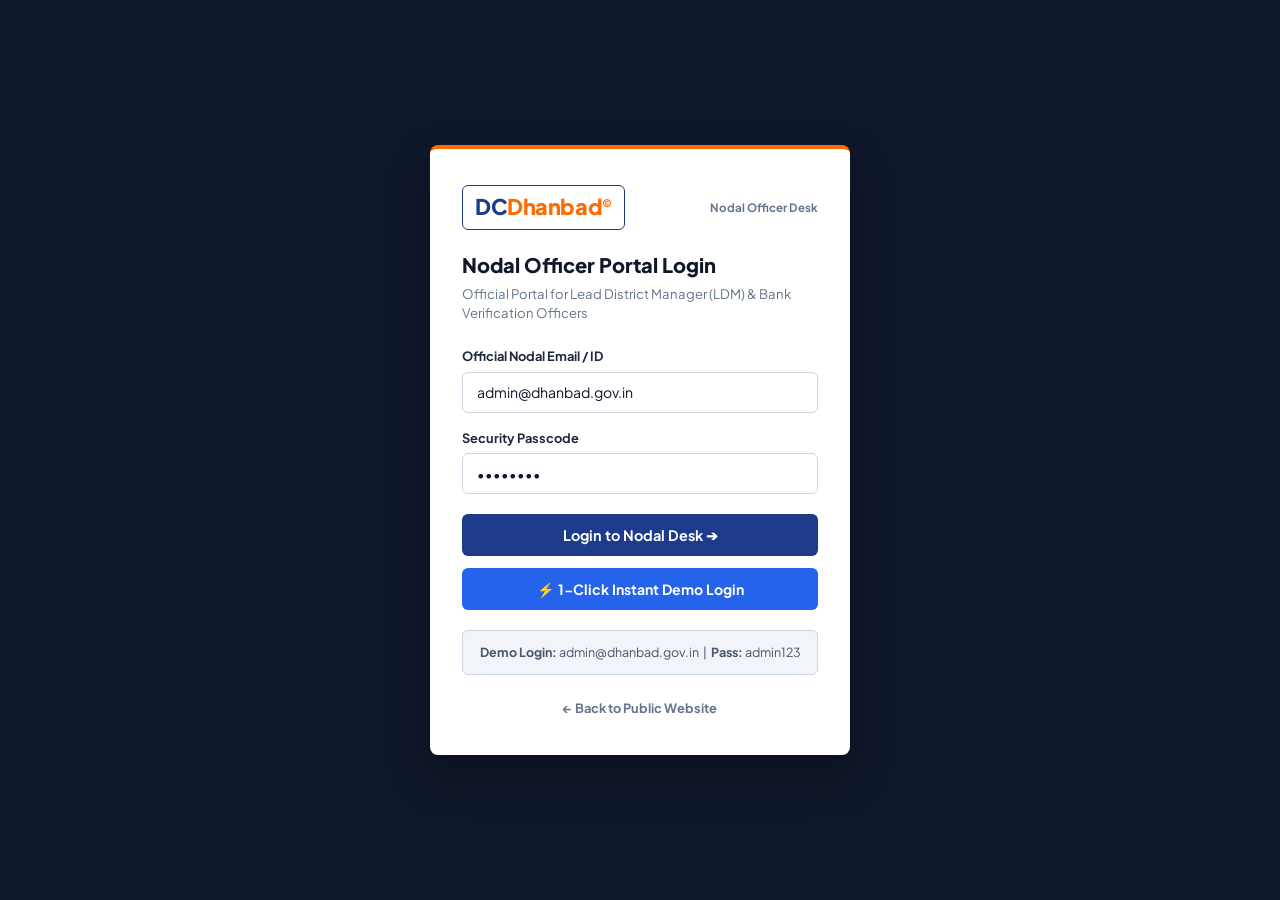
==== commit 28ceaf22: "Update logo in admin.html to official DC Dhanbad brand logo, and move Admin Portal button to right n" ====
--- a/admin.html
+++ b/admin.html
@@ -4,41 +4,58 @@
   <meta charset="UTF-8">
   <meta name="viewport" content="width=device-width, initial-scale=1.0">
   <title>Nodal Officer Admin Portal | DC Dhanbad</title>
-  <meta name="description" content="District Administration Dhanbad Lead District Manager (LDM) Official Credit Monitoring & Application Processing Portal.">
+  <meta name="description" content="District Administration Dhanbad Lead District Manager (LDM) Executive Command Desk.">
   <link rel="preconnect" href="https://fonts.googleapis.com">
   <link rel="preconnect" href="https://fonts.gstatic.com" crossorigin>
   <link href="https://fonts.googleapis.com/css2?family=Plus+Jakarta+Sans:wght@400;500;600;700;800&display=swap" rel="stylesheet">
   <link rel="stylesheet" href="css/style.css">
   <style>
     /* ==========================================================================
-       AUTHENTIC OFFICIAL GOVERNMENT DASHBOARD STYLES (CLEAN & FORMAL)
+       SIDEBAR LAYOUT WITH CLEAN FORMAL GOVERNMENT COLORING & TYPOGRAPHY
        ========================================================================== */
-    body.official-admin-body {
+    body.admin-sidebar-layout {
       background-color: #f8fafc;
       color: #0f172a;
       font-family: 'Plus Jakarta Sans', -apple-system, sans-serif;
       margin: 0;
       padding: 0;
-    }
-
-    /* Top Strip & Navbar Integration */
-    .admin-nav-bar {
-      background: #ffffff;
-      border-bottom: 1px solid #cbd5e1;
-      padding: 0.85rem 2rem;
-      display: flex;
+      -webkit-font-smoothing: antialiased;
+    }
+
+    /* Layout Wrapper */
+    .admin-wrapper {
+      display: flex;
+      min-height: 100vh;
+    }
+
+    /* Left Sidebar */
+    .admin-sidebar {
+      width: 270px;
+      background: #0f172a;
+      color: #ffffff;
+      display: flex;
+      flex-direction: column;
       justify-content: space-between;
+      padding: 1.5rem 1.25rem;
+      flex-shrink: 0;
+      box-shadow: 4px 0 20px rgba(15, 23, 42, 0.1);
+      position: sticky;
+      top: 0;
+      height: 100vh;
+      box-sizing: border-box;
+      z-index: 100;
+    }
+
+    .sidebar-brand-box {
+      display: flex;
       align-items: center;
-      box-shadow: 0 1px 3px rgba(0,0,0,0.05);
-    }
-
-    .admin-brand-box {
-      display: flex;
-      align-items: center;
-      gap: 0.85rem;
-    }
-
-    .admin-brand-emblem {
+      gap: 0.75rem;
+      padding-bottom: 1.25rem;
+      border-bottom: 1px solid #1e293b;
+      margin-bottom: 1.5rem;
+    }
+
+    .sidebar-brand-emblem {
       width: 40px;
       height: 40px;
       background: #1e3a8a;
@@ -51,27 +68,93 @@
       font-size: 1.2rem;
     }
 
-    /* Sub-header Title Strip */
-    .admin-header-strip {
-      background: #0f172a;
+    .sidebar-menu-label {
+      font-size: 0.68rem;
+      font-weight: 800;
+      color: #64748b;
+      text-transform: uppercase;
+      letter-spacing: 0.8px;
+      margin: 1.25rem 0 0.5rem 0.5rem;
+    }
+
+    .sidebar-menu-list {
+      list-style: none;
+      padding: 0;
+      margin: 0;
+      display: flex;
+      flex-direction: column;
+      gap: 0.35rem;
+    }
+
+    .sidebar-menu-item {
+      display: flex;
+      align-items: center;
+      gap: 0.75rem;
+      padding: 0.75rem 0.9rem;
+      border-radius: 8px;
+      color: #94a3b8;
+      font-size: 0.85rem;
+      font-weight: 700;
+      text-decoration: none;
+      cursor: pointer;
+      transition: all 0.15s ease;
+    }
+
+    .sidebar-menu-item:hover {
+      background: #1e293b;
+      color: #38bdf8;
+    }
+
+    .sidebar-menu-item.active {
+      background: #1e3a8a;
       color: #ffffff;
-      padding: 1.25rem 2rem;
+    }
+
+    .sidebar-footer-officer {
+      background: #1e293b;
+      border: 1px solid #334155;
+      border-radius: 10px;
+      padding: 0.85rem;
+      display: flex;
+      align-items: center;
+      gap: 0.75rem;
+    }
+
+    /* Main Area Header & Container */
+    .admin-main {
+      flex: 1;
+      display: flex;
+      flex-direction: column;
+      min-width: 0;
+    }
+
+    .admin-topbar {
+      background: #ffffff;
+      border-bottom: 1px solid #cbd5e1;
+      padding: 1rem 2rem;
       display: flex;
       justify-content: space-between;
       align-items: center;
-      flex-wrap: wrap;
-      gap: 1rem;
-    }
-
-    /* KPI Summary Row */
-    .gov-kpi-grid {
+      position: sticky;
+      top: 0;
+      z-index: 90;
+      box-shadow: 0 1px 3px rgba(0,0,0,0.03);
+    }
+
+    .admin-content {
+      padding: 2rem;
+      flex: 1;
+    }
+
+    /* Clean KPI Cards */
+    .kpi-grid {
       display: grid;
       grid-template-columns: repeat(4, 1fr);
       gap: 1.25rem;
-      margin-bottom: 1.75rem;
-    }
-
-    .gov-kpi-card {
+      margin-bottom: 2rem;
+    }
+
+    .kpi-card {
       background: #ffffff;
       border: 1px solid #cbd5e1;
       border-radius: 8px;
@@ -79,7 +162,7 @@
       box-shadow: 0 1px 3px rgba(0,0,0,0.04);
     }
 
-    .gov-kpi-num {
+    .kpi-value {
       font-size: 1.8rem;
       font-weight: 800;
       color: #1e3a8a;
@@ -87,7 +170,7 @@
       margin-top: 4px;
     }
 
-    .gov-kpi-lbl {
+    .kpi-label {
       font-size: 0.75rem;
       font-weight: 700;
       color: #64748b;
@@ -95,43 +178,13 @@
       letter-spacing: 0.5px;
     }
 
-    /* Tabbed Navigation Bar */
-    .gov-tabs-row {
-      display: flex;
-      border-bottom: 2px solid #e2e8f0;
-      margin-bottom: 1.5rem;
-      background: #ffffff;
-      padding: 0 1.5rem;
-    }
-
-    .gov-tab-link {
-      padding: 1rem 1.5rem;
-      font-size: 0.9rem;
-      font-weight: 700;
-      color: #64748b;
-      border-bottom: 3px solid transparent;
-      cursor: pointer;
-      margin-bottom: -2px;
-      transition: all 0.15s ease;
-    }
-
-    .gov-tab-link:hover {
-      color: #1e3a8a;
-    }
-
-    .gov-tab-link.active {
-      color: #1e3a8a;
-      border-bottom-color: #1e3a8a;
-      background: #f8fafc;
-    }
-
-    /* Formal Table Card */
+    /* Clean Card Container */
     .gov-card {
       background: #ffffff;
       border: 1px solid #cbd5e1;
       border-radius: 8px;
       box-shadow: 0 1px 3px rgba(0,0,0,0.04);
-      margin-bottom: 2rem;
+      margin-bottom: 1.75rem;
       overflow: hidden;
     }
 
@@ -217,7 +270,7 @@
       background: #1e40af;
     }
 
-    /* Simple Auth Gate Overlay */
+    /* Auth Gate Screen */
     .gov-auth-overlay {
       position: fixed;
       top: 0;
@@ -241,35 +294,40 @@
       border-top: 4px solid #ff6b00;
     }
 
-    @media (max-width: 900px) {
-      .gov-kpi-grid {
+    @media (max-width: 1100px) {
+      .kpi-grid {
         grid-template-columns: repeat(2, 1fr);
       }
     }
-    @media (max-width: 576px) {
-      .gov-kpi-grid {
+
+    @media (max-width: 900px) {
+      .admin-wrapper {
+        flex-direction: column;
+      }
+      .admin-sidebar {
+        width: 100%;
+        height: auto;
+        position: relative;
+      }
+      .kpi-grid {
         grid-template-columns: 1fr;
       }
     }
   </style>
 </head>
-<body class="official-admin-body">
-
-  <!-- Tricolor Govt Strip -->
-  <div class="gov-tricolor-strip"></div>
+<body class="admin-sidebar-layout">
 
   <!-- ==========================================================================
-       AUTHENTICATION GATEWAY
+       1. AUTHENTICATION GATEWAY OVERLAY
        ========================================================================== -->
   <div id="admin-auth-gate" class="gov-auth-overlay">
     <div class="gov-auth-box">
       
-      <div style="display:flex; align-items:center; gap:0.75rem; margin-bottom:1.25rem;">
-        <div style="width:36px; height:36px; background:#1e3a8a; color:#fff; border-radius:6px; display:flex; align-items:center; justify-content:center; font-weight:900;">🏛</div>
-        <div>
-          <div style="font-weight:900; font-size:1.1rem; color:#1e3a8a;">DC Dhanbad</div>
-          <div style="font-size:0.72rem; color:#64748b; font-weight:700;">District Credit Monitoring Cell</div>
-        </div>
+      <div style="display:flex; align-items:center; justify-content:space-between; margin-bottom:1.25rem;">
+        <a href="index.html" class="js-logo-box" style="text-decoration:none;">
+          <div class="js-logo-text">DC<span>Dhanbad</span><span class="js-logo-copy">©</span></div>
+        </a>
+        <span style="font-size:0.72rem; color:#64748b; font-weight:700;">Nodal Officer Desk</span>
       </div>
 
       <h2 style="font-size:1.25rem; font-weight:800; color:#0f172a; margin:0 0 0.25rem 0;">
@@ -313,287 +371,328 @@
 
 
   <!-- ==========================================================================
-       MAIN OFFICIAL ADMIN DASHBOARD LAYOUT
+       2. SIDEBAR LAYOUT ADMIN DASHBOARD
        ========================================================================== -->
-  <div id="admin-dashboard-root" style="display:none; flex-direction:column; min-height:100vh;">
+  <div class="admin-wrapper" id="admin-dashboard-root" style="display:none;">
     
-    <!-- TOP NAVIGATION BAR -->
-    <header class="admin-nav-bar">
-      <div class="admin-brand-box">
-        <a href="index.html" style="text-decoration:none; display:flex; align-items:center; gap:0.75rem;">
-          <div class="admin-brand-emblem">🏛</div>
-          <div>
-            <div style="font-weight:900; font-size:1.15rem; color:#1e3a8a;">DC Dhanbad</div>
-            <div style="font-size:0.7rem; color:#64748b; font-weight:700;">Lead District Manager Desk</div>
-          </div>
-        </a>
+    <!-- LEFT SIDEBAR -->
+    <aside class="admin-sidebar">
+      <div>
+        <div class="sidebar-brand-box" style="padding-bottom:1rem;">
+          <a href="index.html" class="js-logo-box" style="text-decoration:none; background:#1e293b; border-color:#334155; padding:6px 12px;">
+            <div class="js-logo-text" style="color:#ffffff;">DC<span style="color:#38bdf8;">Dhanbad</span><span class="js-logo-copy" style="color:#38bdf8;">©</span></div>
+          </a>
+        </div>
+
+        <div class="sidebar-menu-label">MAIN NAVIGATION</div>
+        <ul class="sidebar-menu-list">
+          <li class="sidebar-menu-item active" id="menu-overview" onclick="switchAdminSection('overview')">
+            <span>📊</span> Overview & Analytics
+          </li>
+          <li class="sidebar-menu-item" id="menu-apps" onclick="switchAdminSection('apps')">
+            <span>📋</span> Credit Applications (1,482)
+          </li>
+          <li class="sidebar-menu-item" id="menu-grv" onclick="switchAdminSection('grv')">
+            <span>🎫</span> Grievances Desk (18)
+          </li>
+        </ul>
+
+        <div class="sidebar-menu-label" style="margin-top:1.75rem;">PUBLIC RESOURCES</div>
+        <ul class="sidebar-menu-list">
+          <li class="sidebar-menu-item" onclick="window.location.href='schemes.html'">
+            <span>📜</span> Schemes Catalog
+          </li>
+          <li class="sidebar-menu-item" onclick="window.location.href='index.html'">
+            <span>🌐</span> Public Homepage
+          </li>
+        </ul>
       </div>
 
-      <div style="display:flex; align-items:center; gap:1.25rem;">
-        <div style="font-size:0.8rem; color:#475569; font-weight:700;">
-          Officer: <strong>Shri R.P. Verma (LDM Dhanbad)</strong>
-        </div>
-        <button class="btn-gov-sm" onclick="exportApplicationsCSV()">📥 Export Report (CSV)</button>
-        <button class="btn-gov-sm" onclick="handleAdminLogout()" style="color:#b91c1c;">Logout</button>
+      <!-- SIDEBAR OFFICER FOOTER -->
+      <div class="sidebar-footer-officer">
+        <div style="font-size:1.6rem;">👨‍💼</div>
+        <div style="flex:1; overflow:hidden;">
+          <div style="font-weight:800; font-size:0.85rem; color:#ffffff; white-space:nowrap; text-overflow:ellipsis; overflow:hidden;">Shri R.P. Verma</div>
+          <div style="font-size:0.7rem; color:#38bdf8; font-weight:700;">Lead District Manager</div>
+        </div>
+        <button onclick="handleAdminLogout()" style="background:none; border:none; color:#f87171; font-size:1.2rem; cursor:pointer;" title="Logout">🚪</button>
       </div>
-    </header>
-
-    <!-- HEADER STRIP -->
-    <div class="admin-header-strip">
-      <div>
-        <div style="font-size:0.75rem; text-transform:uppercase; color:#94a3b8; font-weight:700;">District Administration Dhanbad • Government of Jharkhand</div>
-        <h1 style="font-size:1.4rem; font-weight:800; margin:4px 0 0 0; color:#ffffff;">
-          Credit Schemes Nodal Officer Monitoring Desk
-        </h1>
-      </div>
+    </aside>
+
+    <!-- EXECUTIVE MAIN CONTAINER -->
+    <main class="admin-main">
       
-      <div style="display:flex; gap:1rem; align-items:center;">
-        <div style="background:rgba(255,255,255,0.1); border:1px solid rgba(255,255,255,0.2); padding:0.4rem 0.85rem; border-radius:4px; font-size:0.78rem;">
-          🟢 Server Status: <strong>Online</strong>
-        </div>
-      </div>
-    </div>
-
-    <!-- MAIN CONTAINER -->
-    <main style="max-width:1280px; width:100%; margin:1.75rem auto; padding:0 1.5rem; box-sizing:border-box; flex:1;">
-      
-      <!-- KPI SUMMARY GRID -->
-      <div class="gov-kpi-grid">
+      <!-- TOP COMMAND BAR -->
+      <header class="admin-topbar">
+        <div>
+          <div style="font-size:0.75rem; font-weight:800; color:#1e3a8a; text-transform:uppercase; letter-spacing:0.5px;">District Credit Monitoring Cell</div>
+          <h1 style="font-size:1.35rem; font-weight:800; color:#0f172a; margin:2px 0 0 0; letter-spacing:-0.3px;">
+            Dhanbad Nodal Officer Dashboard
+          </h1>
+        </div>
+
+        <div style="display:flex; align-items:center; gap:1rem;">
+          <div style="background:#f0fdf4; border:1px solid #bbf7d0; padding:5px 12px; border-radius:4px; font-size:0.78rem; font-weight:700; color:#166534; display:flex; align-items:center; gap:0.4rem;">
+            <span style="width:8px; height:8px; background:#10b981; border-radius:50%;"></span>
+            Nodal Server Active
+          </div>
+
+          <button class="btn-gov-sm btn-gov-primary-sm" onclick="exportApplicationsCSV()">
+            📥 Export Report (CSV)
+          </button>
+        </div>
+      </header>
+
+      <!-- CONTENT AREA -->
+      <div class="admin-content">
         
-        <div class="gov-kpi-card" style="border-top:3px solid #1e3a8a;">
-          <div class="gov-kpi-lbl">Total Applications</div>
-          <div class="gov-kpi-num">1,482</div>
-          <div style="font-size:0.72rem; color:#059669; font-weight:700; margin-top:4px;">↑ 14.2% Growth in FY 2026</div>
-        </div>
-
-        <div class="gov-kpi-card" style="border-top:3px solid #059669;">
-          <div class="gov-kpi-lbl">Sanctioned Amount</div>
-          <div class="gov-kpi-num" style="color:#059669;">₹ 24.80 Cr</div>
-          <div style="font-size:0.72rem; color:#059669; font-weight:700; margin-top:4px;">In-Principle Approved</div>
-        </div>
-
-        <div class="gov-kpi-card" style="border-top:3px solid #d97706;">
-          <div class="gov-kpi-lbl">Pending Inspection</div>
-          <div class="gov-kpi-num" style="color:#d97706;">142</div>
-          <div style="font-size:0.72rem; color:#d97706; font-weight:700; margin-top:4px;">Requires Nodal Review</div>
-        </div>
-
-        <div class="gov-kpi-card" style="border-top:3px solid #7c3aed;">
-          <div class="gov-kpi-lbl">Disbursed Amount</div>
-          <div class="gov-kpi-num" style="color:#7c3aed;">₹ 18.40 Cr</div>
-          <div style="font-size:0.72rem; color:#7c3aed; font-weight:700; margin-top:4px;">Direct Bank Account Credit</div>
-        </div>
-
-      </div>
-
-      <!-- TABS ROW -->
-      <div class="gov-tabs-row">
-        <div class="gov-tab-link active" id="tab-overview" onclick="switchAdminSection('overview')">📊 Overview & Scheme Targets</div>
-        <div class="gov-tab-link" id="tab-apps" onclick="switchAdminSection('apps')">📋 Loan Applications (1,482)</div>
-        <div class="gov-tab-link" id="tab-grv" onclick="switchAdminSection('grv')">🎫 Grievances Desk (18)</div>
-      </div>
-
-      <!-- SECTION 1: OVERVIEW -->
-      <div id="section-overview">
-        <div style="display:grid; grid-template-columns: 1.5fr 1fr; gap:1.5rem; margin-bottom:2rem;">
+        <!-- KPI METRICS GRID -->
+        <div class="kpi-grid">
           
-          <div class="gov-card" style="margin:0;">
-            <div class="gov-card-header">
-              <div style="font-weight:800; color:#1e3a8a;">Scheme-wise Credit Target vs Progress (Dhanbad)</div>
-              <div style="font-size:0.75rem; color:#64748b;">Target FY 2026-27</div>
-            </div>
-
-            <div style="padding:1.25rem; display:flex; flex-direction:column; gap:1.1rem;">
-              <div>
-                <div style="display:flex; justify-content:space-between; font-size:0.85rem; margin-bottom:0.35rem;">
-                  <span>🍲 <strong>PMFME</strong> (Food Processing Subsidy)</span>
-                  <strong style="color:#1e3a8a;">₹ 8.68 Cr (518 Apps)</strong>
+          <div class="kpi-card" style="border-top:3px solid #1e3a8a;">
+            <div class="kpi-label">TOTAL APPLICATIONS</div>
+            <div class="kpi-value">1,482</div>
+            <div style="font-size:0.72rem; color:#059669; font-weight:700; margin-top:4px;">↑ 14.2% Growth in FY 2026</div>
+          </div>
+
+          <div class="kpi-card" style="border-top:3px solid #059669;">
+            <div class="kpi-label">SANCTIONED CREDIT</div>
+            <div class="kpi-value" style="color:#059669;">₹ 24.80 Cr</div>
+            <div style="font-size:0.72rem; color:#059669; font-weight:700; margin-top:4px;">In-Principle Approved</div>
+          </div>
+
+          <div class="kpi-card" style="border-top:3px solid #d97706;">
+            <div class="kpi-label">PENDING REVIEW</div>
+            <div class="kpi-value" style="color:#d97706;">142</div>
+            <div style="font-size:0.72rem; color:#d97706; font-weight:700; margin-top:4px;">Requires Nodal Action</div>
+          </div>
+
+          <div class="kpi-card" style="border-top:3px solid #7c3aed;">
+            <div class="kpi-label">DISBURSED AMOUNT</div>
+            <div class="kpi-value" style="color:#7c3aed;">₹ 18.40 Cr</div>
+            <div style="font-size:0.72rem; color:#7c3aed; font-weight:700; margin-top:4px;">Direct Bank Account Credit</div>
+          </div>
+
+        </div>
+
+
+        <!-- ==================================================================
+             SECTION 1: OVERVIEW & ANALYTICS
+             ================================================================== -->
+        <div id="section-overview">
+          
+          <div style="display:grid; grid-template-columns: 1.5fr 1fr; gap:1.5rem; margin-bottom:1.75rem;">
+            
+            <!-- SCHEME ALLOCATION CARD -->
+            <div class="gov-card" style="margin:0;">
+              <div class="gov-card-header">
+                <div>
+                  <h3 style="font-size:1.05rem; font-weight:800; color:#1e3a8a; margin:0;">Scheme-wise Credit Target vs Progress</h3>
+                  <div style="font-size:0.75rem; color:#64748b;">District Administration Dhanbad Targets</div>
                 </div>
-                <div style="background:#e2e8f0; height:8px; border-radius:4px; overflow:hidden;">
-                  <div style="width:35%; height:100%; background:#1e3a8a;"></div>
+                <span style="font-size:0.75rem; font-weight:700; color:#1e3a8a; background:#eff6ff; padding:3px 8px; border-radius:4px; border:1px solid #bfdbfe;">FY 2026-27</span>
+              </div>
+
+              <div style="padding:1.25rem; display:flex; flex-direction:column; gap:1.1rem;">
+                <div>
+                  <div style="display:flex; justify-content:space-between; font-size:0.85rem; margin-bottom:0.35rem;">
+                    <span>🍲 <strong>PMFME</strong> (Food Processing Subsidy)</span>
+                    <strong style="color:#1e3a8a;">₹ 8.68 Cr (518 Apps)</strong>
+                  </div>
+                  <div style="background:#e2e8f0; height:8px; border-radius:4px; overflow:hidden;">
+                    <div style="width:35%; height:100%; background:#1e3a8a;"></div>
+                  </div>
+                </div>
+
+                <div>
+                  <div style="display:flex; justify-content:space-between; font-size:0.85rem; margin-bottom:0.35rem;">
+                    <span>🏭 <strong>PMEGP</strong> (Prime Minister Employment)</span>
+                    <strong style="color:#059669;">₹ 6.94 Cr (412 Apps)</strong>
+                  </div>
+                  <div style="background:#e2e8f0; height:8px; border-radius:4px; overflow:hidden;">
+                    <div style="width:28%; height:100%; background:#059669;"></div>
+                  </div>
+                </div>
+
+                <div>
+                  <div style="display:flex; justify-content:space-between; font-size:0.85rem; margin-bottom:0.35rem;">
+                    <span>💼 <strong>MUDRA</strong> (PMMY Collateral-Free)</span>
+                    <strong style="color:#d97706;">₹ 6.20 Cr (370 Apps)</strong>
+                  </div>
+                  <div style="background:#e2e8f0; height:8px; border-radius:4px; overflow:hidden;">
+                    <div style="width:25%; height:100%; background:#d97706;"></div>
+                  </div>
+                </div>
+
+                <div>
+                  <div style="display:flex; justify-content:space-between; font-size:0.85rem; margin-bottom:0.35rem;">
+                    <span>🏛 <strong>CMEGP</strong> (Chief Minister Self-Employment)</span>
+                    <strong style="color:#7c3aed;">₹ 2.98 Cr (182 Apps)</strong>
+                  </div>
+                  <div style="background:#e2e8f0; height:8px; border-radius:4px; overflow:hidden;">
+                    <div style="width:12%; height:100%; background:#7c3aed;"></div>
+                  </div>
                 </div>
               </div>
-
-              <div>
-                <div style="display:flex; justify-content:space-between; font-size:0.85rem; margin-bottom:0.35rem;">
-                  <span>🏭 <strong>PMEGP</strong> (Prime Minister Employment)</span>
-                  <strong style="color:#059669;">₹ 6.94 Cr (412 Apps)</strong>
+            </div>
+
+            <!-- AI RISK DISTRIBUTION CARD -->
+            <div class="gov-card" style="margin:0;">
+              <div class="gov-card-header">
+                <h3 style="font-size:1.05rem; font-weight:800; color:#1e3a8a; margin:0;">AI Risk Audit Distribution</h3>
+              </div>
+
+              <div style="padding:1.25rem; display:flex; flex-direction:column; gap:0.85rem;">
+                <div style="background:#f0fdf4; border:1px solid #bbf7d0; padding:0.85rem; border-radius:6px; display:flex; justify-content:space-between; align-items:center;">
+                  <div>
+                    <div style="font-size:0.75rem; font-weight:800; color:#166534;">LOW RISK (75 - 100)</div>
+                    <div style="font-size:1.1rem; font-weight:800; color:#15803d;">1,008 Applicants (68%)</div>
+                  </div>
+                  <span class="gov-status status-approved">Fast-Track</span>
                 </div>
-                <div style="background:#e2e8f0; height:8px; border-radius:4px; overflow:hidden;">
-                  <div style="width:28%; height:100%; background:#059669;"></div>
+
+                <div style="background:#fffbeb; border:1px solid #fef3c7; padding:0.85rem; border-radius:6px; display:flex; justify-content:space-between; align-items:center;">
+                  <div>
+                    <div style="font-size:0.75rem; font-weight:800; color:#92400e;">MODERATE RISK (50 - 74)</div>
+                    <div style="font-size:1.1rem; font-weight:800; color:#b45309;">356 Applicants (24%)</div>
+                  </div>
+                  <span class="gov-status" style="background:#fffbeb; color:#b45309; border:1px solid #fef3c7;">Manual Audit</span>
+                </div>
+
+                <div style="background:#fef2f2; border:1px solid #fecaca; padding:0.85rem; border-radius:6px; display:flex; justify-content:space-between; align-items:center;">
+                  <div>
+                    <div style="font-size:0.75rem; font-weight:800; color:#991b1b;">HIGH RISK (< 50)</div>
+                    <div style="font-size:1.1rem; font-weight:800; color:#b91c1c;">118 Applicants (8%)</div>
+                  </div>
+                  <span class="gov-status status-rejected">Flagged</span>
                 </div>
               </div>
-
-              <div>
-                <div style="display:flex; justify-content:space-between; font-size:0.85rem; margin-bottom:0.35rem;">
-                  <span>💼 <strong>MUDRA</strong> (PMMY Collateral-Free)</span>
-                  <strong style="color:#d97706;">₹ 6.20 Cr (370 Apps)</strong>
-                </div>
-                <div style="background:#e2e8f0; height:8px; border-radius:4px; overflow:hidden;">
-                  <div style="width:25%; height:100%; background:#d97706;"></div>
-                </div>
+            </div>
+
+          </div>
+
+        </div>
+
+
+        <!-- ==================================================================
+             SECTION 2: APPLICATIONS COMMAND DESK TABLE
+             ================================================================== -->
+        <div id="section-apps">
+          
+          <div class="gov-card">
+            
+            <div class="gov-card-header">
+              <div style="display:flex; align-items:center; gap:0.75rem; flex:1; flex-wrap:wrap;">
+                <input type="text" id="admin-search-input" class="form-input" placeholder="🔍 Search Applicant, Ref ID, Mobile..." style="max-width:300px; font-size:0.85rem; padding:0.5rem 0.75rem;" onkeyup="filterAdminApplications()">
+                
+                <select id="admin-filter-scheme" class="form-select" style="max-width:180px; font-size:0.82rem; padding:0.5rem;" onchange="filterAdminApplications()">
+                  <option value="ALL">All 4 Schemes</option>
+                  <option value="PMFME">PMFME (Food)</option>
+                  <option value="PMEGP">PMEGP (Subsidy)</option>
+                  <option value="MUDRA">MUDRA (PMMY)</option>
+                  <option value="CMEGP">CMEGP (State)</option>
+                </select>
+
+                <select id="admin-filter-status" class="form-select" style="max-width:170px; font-size:0.82rem; padding:0.5rem;" onchange="filterAdminApplications()">
+                  <option value="ALL">All Statuses</option>
+                  <option value="Under Review">Under Review</option>
+                  <option value="Approved">Approved</option>
+                  <option value="Disbursed">Disbursed</option>
+                  <option value="Rejected">Rejected</option>
+                </select>
               </div>
 
-              <div>
-                <div style="display:flex; justify-content:space-between; font-size:0.85rem; margin-bottom:0.35rem;">
-                  <span>🏛 <strong>CMEGP</strong> (Chief Minister Self-Employment)</span>
-                  <strong style="color:#7c3aed;">₹ 2.98 Cr (182 Apps)</strong>
-                </div>
-                <div style="background:#e2e8f0; height:8px; border-radius:4px; overflow:hidden;">
-                  <div style="width:12%; height:100%; background:#7c3aed;"></div>
-                </div>
+              <div style="font-size:0.82rem; color:#64748b; font-weight:700;" id="admin-results-count">
+                Showing 6 Applications
               </div>
             </div>
-          </div>
-
-          <div class="gov-card" style="margin:0;">
+
+            <div style="overflow-x:auto;">
+              <table class="gov-table">
+                <thead>
+                  <tr>
+                    <th>Ref ID</th>
+                    <th>Applicant Details</th>
+                    <th>Enterprise & District</th>
+                    <th>Scheme</th>
+                    <th>Loan Amount</th>
+                    <th>AI Risk Score</th>
+                    <th>Status</th>
+                    <th style="text-align:right;">Nodal Action</th>
+                  </tr>
+                </thead>
+                <tbody id="admin-apps-tbody">
+                  <!-- Dynamic Content via JS -->
+                </tbody>
+              </table>
+            </div>
+
+          </div>
+
+        </div>
+
+
+        <!-- ==================================================================
+             SECTION 3: GRIEVANCES DESK
+             ================================================================== -->
+        <div id="section-grv" style="display:none;">
+          <div class="gov-card">
             <div class="gov-card-header">
-              <div style="font-weight:800; color:#1e3a8a;">AI Risk Audit Distribution</div>
-            </div>
-
-            <div style="padding:1.25rem; display:flex; flex-direction:column; gap:0.85rem;">
-              <div style="background:#f0fdf4; border:1px solid #bbf7d0; padding:0.85rem; border-radius:6px; display:flex; justify-content:space-between; align-items:center;">
-                <div>
-                  <div style="font-size:0.75rem; font-weight:800; color:#166534;">LOW RISK (75 - 100)</div>
-                  <div style="font-size:1.1rem; font-weight:800; color:#15803d;">1,008 Applicants (68%)</div>
-                </div>
-                <span class="gov-status status-approved">Fast-Track</span>
-              </div>
-
-              <div style="background:#fffbeb; border:1px solid #fef3c7; padding:0.85rem; border-radius:6px; display:flex; justify-content:space-between; align-items:center;">
-                <div>
-                  <div style="font-size:0.75rem; font-weight:800; color:#92400e;">MODERATE RISK (50 - 74)</div>
-                  <div style="font-size:1.1rem; font-weight:800; color:#b45309;">356 Applicants (24%)</div>
-                </div>
-                <span class="gov-status" style="background:#fffbeb; color:#b45309; border:1px solid #fef3c7;">Manual Audit</span>
-              </div>
-
-              <div style="background:#fef2f2; border:1px solid #fecaca; padding:0.85rem; border-radius:6px; display:flex; justify-content:space-between; align-items:center;">
-                <div>
-                  <div style="font-size:0.75rem; font-weight:800; color:#991b1b;">HIGH RISK (< 50)</div>
-                  <div style="font-size:1.1rem; font-weight:800; color:#b91c1c;">118 Applicants (8%)</div>
-                </div>
-                <span class="gov-status status-rejected">Flagged</span>
-              </div>
-            </div>
-          </div>
-
-        </div>
+              <h3 style="font-size:1.05rem; font-weight:800; color:#1e3a8a; margin:0;">District Grievances Monitoring Desk</h3>
+              <span style="font-size:0.78rem; color:#64748b; font-weight:700;">Lead District Manager Desk • Dhanbad</span>
+            </div>
+
+            <div style="overflow-x:auto;">
+              <table class="gov-table">
+                <thead>
+                  <tr>
+                    <th>Ticket ID</th>
+                    <th>Complainant Name</th>
+                    <th>Grievance Category</th>
+                    <th>Related Scheme</th>
+                    <th>Submission Date</th>
+                    <th>Status</th>
+                    <th style="text-align:right;">Action</th>
+                  </tr>
+                </thead>
+                <tbody>
+                  <tr>
+                    <td><strong style="color:#1e3a8a;">GRV-DHN-88421</strong></td>
+                    <td>
+                      <div style="font-weight:700; color:#0f172a;">Vikram Kumar</div>
+                      <div style="font-size:0.75rem; color:#64748b;">📞 9835123490</div>
+                    </td>
+                    <td>Loan Disbursement Delay</td>
+                    <td>MUDRA (JLS-MUDRA-2026-08421)</td>
+                    <td>18 Aug 2026</td>
+                    <td><span class="gov-status status-review">● Under Investigation</span></td>
+                    <td style="text-align:right;">
+                      <button class="btn-gov-sm btn-gov-primary-sm" onclick="resolveGrievance('GRV-DHN-88421')">Resolve Ticket</button>
+                    </td>
+                  </tr>
+                  <tr>
+                    <td><strong style="color:#1e3a8a;">GRV-DHN-88422</strong></td>
+                    <td>
+                      <div style="font-weight:700; color:#0f172a;">Sunita Devi</div>
+                      <div style="font-size:0.75rem; color:#64748b;">📞 9431109823</div>
+                    </td>
+                    <td>Subsidy Claim Clarification</td>
+                    <td>PMFME (DC-PMFME-2026-09142)</td>
+                    <td>17 Aug 2026</td>
+                    <td><span class="gov-status status-approved">✓ Resolved</span></td>
+                    <td style="text-align:right;">
+                      <span style="font-size:0.75rem; color:#059669; font-weight:700;">Closed</span>
+                    </td>
+                  </tr>
+                </tbody>
+              </table>
+            </div>
+          </div>
+        </div>
+
       </div>
 
-      <!-- SECTION 2: APPLICATIONS TABLE -->
-      <div id="section-apps">
-        <div class="gov-card">
-          <div class="gov-card-header">
-            <div style="display:flex; align-items:center; gap:0.75rem; flex-wrap:wrap; flex:1;">
-              <input type="text" id="admin-search-input" class="form-input" placeholder="🔍 Search Applicant, Ref ID, Mobile..." style="max-width:300px; font-size:0.85rem; padding:0.5rem 0.75rem;" onkeyup="filterAdminApplications()">
-              
-              <select id="admin-filter-scheme" class="form-select" style="max-width:180px; font-size:0.82rem; padding:0.5rem;" onchange="filterAdminApplications()">
-                <option value="ALL">All 4 Schemes</option>
-                <option value="PMFME">PMFME (Food)</option>
-                <option value="PMEGP">PMEGP (Subsidy)</option>
-                <option value="MUDRA">MUDRA (PMMY)</option>
-                <option value="CMEGP">CMEGP (State)</option>
-              </select>
-
-              <select id="admin-filter-status" class="form-select" style="max-width:170px; font-size:0.82rem; padding:0.5rem;" onchange="filterAdminApplications()">
-                <option value="ALL">All Statuses</option>
-                <option value="Under Review">Under Review</option>
-                <option value="Approved">Approved</option>
-                <option value="Disbursed">Disbursed</option>
-                <option value="Rejected">Rejected</option>
-              </select>
-            </div>
-
-            <div style="font-size:0.82rem; color:#64748b; font-weight:700;" id="admin-results-count">
-              Showing 6 Applications
-            </div>
-          </div>
-
-          <div style="overflow-x:auto;">
-            <table class="gov-table">
-              <thead>
-                <tr>
-                  <th>Ref ID</th>
-                  <th>Applicant Name</th>
-                  <th>Enterprise & Location</th>
-                  <th>Scheme</th>
-                  <th>Loan Amount</th>
-                  <th>AI Risk Score</th>
-                  <th>Status</th>
-                  <th style="text-align:right;">Nodal Action</th>
-                </tr>
-              </thead>
-              <tbody id="admin-apps-tbody">
-                <!-- JS Dynamic Data -->
-              </tbody>
-            </table>
-          </div>
-        </div>
-      </div>
-
-      <!-- SECTION 3: GRIEVANCES -->
-      <div id="section-grv" style="display:none;">
-        <div class="gov-card">
-          <div class="gov-card-header">
-            <div style="font-weight:800; color:#1e3a8a;">District Grievances Monitoring Desk</div>
-            <div style="font-size:0.78rem; color:#64748b;">Lead District Manager Desk • Dhanbad</div>
-          </div>
-
-          <div style="overflow-x:auto;">
-            <table class="gov-table">
-              <thead>
-                <tr>
-                  <th>Ticket ID</th>
-                  <th>Complainant Name</th>
-                  <th>Grievance Category</th>
-                  <th>Related Scheme</th>
-                  <th>Submission Date</th>
-                  <th>Status</th>
-                  <th style="text-align:right;">Action</th>
-                </tr>
-              </thead>
-              <tbody>
-                <tr>
-                  <td><strong>GRV-DHN-88421</strong></td>
-                  <td>
-                    <div style="font-weight:700; color:#0f172a;">Vikram Kumar</div>
-                    <div style="font-size:0.75rem; color:#64748b;">📞 9835123490</div>
-                  </td>
-                  <td>Loan Disbursement Delay</td>
-                  <td>MUDRA (JLS-MUDRA-2026-08421)</td>
-                  <td>18 Aug 2026</td>
-                  <td><span class="gov-status status-review">● Under Review</span></td>
-                  <td style="text-align:right;">
-                    <button class="btn-gov-sm btn-gov-primary-sm" onclick="resolveGrievance('GRV-DHN-88421')">Resolve Ticket</button>
-                  </td>
-                </tr>
-                <tr>
-                  <td><strong>GRV-DHN-88422</strong></td>
-                  <td>
-                    <div style="font-weight:700; color:#0f172a;">Sunita Devi</div>
-                    <div style="font-size:0.75rem; color:#64748b;">📞 9431109823</div>
-                  </td>
-                  <td>Subsidy Claim Clarification</td>
-                  <td>PMFME (DC-PMFME-2026-09142)</td>
-                  <td>17 Aug 2026</td>
-                  <td><span class="gov-status status-approved">✓ Resolved</span></td>
-                  <td style="text-align:right;">
-                    <span style="font-size:0.75rem; color:#059669; font-weight:700;">Closed</span>
-                  </td>
-                </tr>
-              </tbody>
-            </table>
-          </div>
-        </div>
-      </div>
-
     </main>
-
-    <!-- FOOTER -->
-    <footer style="background:#0f172a; color:#94a3b8; padding:1.25rem 2rem; font-size:0.78rem; text-align:center; border-top:1px solid #1e293b;">
-      © 2026 District Administration Dhanbad • Lead District Manager (LDM) Portal • Government of Jharkhand
-    </footer>
 
   </div>
 
@@ -739,9 +838,9 @@
     }
 
     function switchAdminSection(sec) {
-      document.querySelectorAll('.gov-tab-link').forEach(m => m.classList.remove('active'));
-      const activeTab = document.getElementById(`tab-${sec}`);
-      if (activeTab) activeTab.classList.add('active');
+      document.querySelectorAll('.sidebar-menu-item').forEach(m => m.classList.remove('active'));
+      const activeMenu = document.getElementById(`menu-${sec}`);
+      if (activeMenu) activeMenu.classList.add('active');
 
       document.getElementById('section-overview').style.display = sec === 'overview' ? 'block' : 'none';
       document.getElementById('section-apps').style.display = sec === 'apps' ? 'block' : 'none';
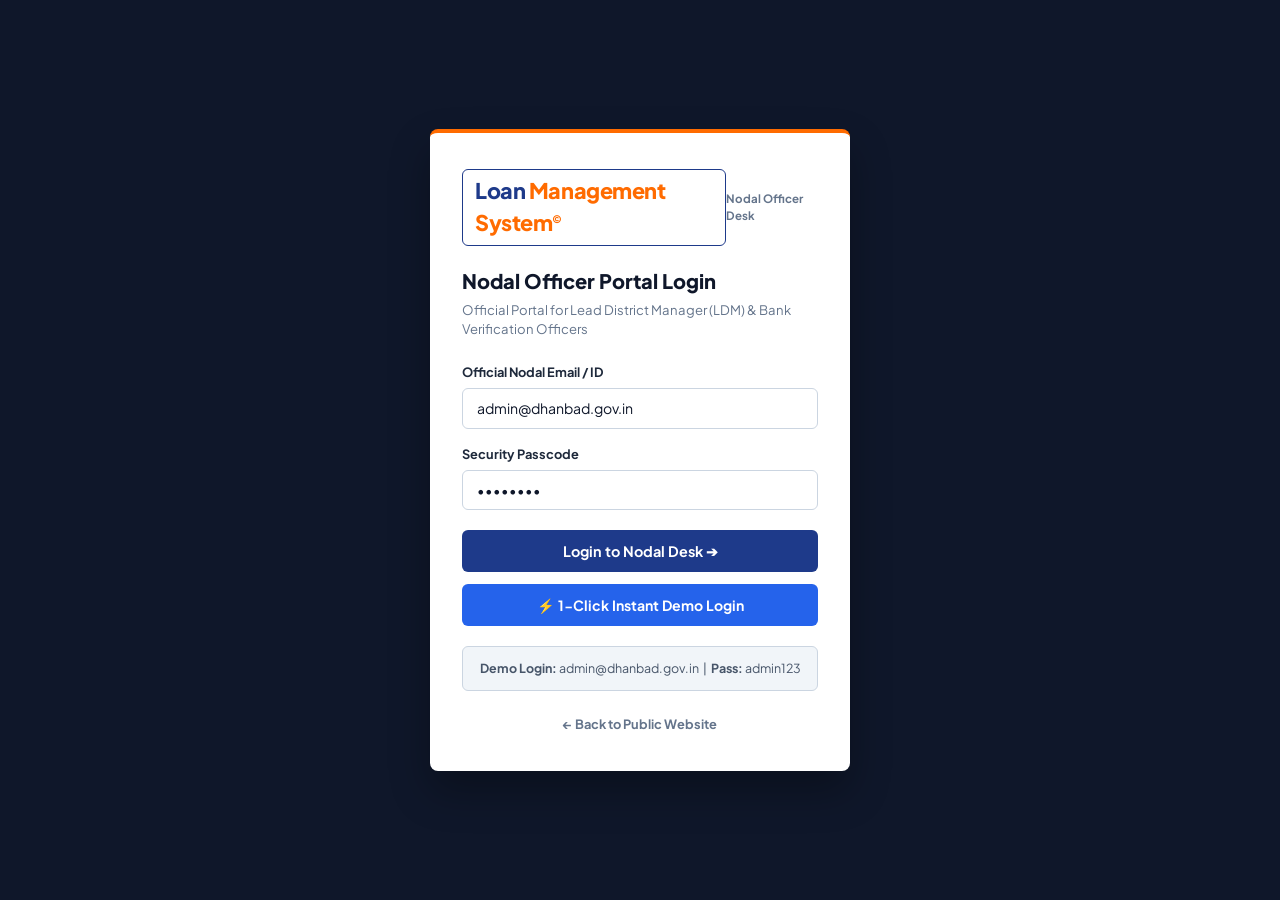
==== commit e6301c1e: "Update website title and brand header to Loan Management System across all pages" ====
--- a/admin.html
+++ b/admin.html
@@ -3,8 +3,8 @@
 <head>
   <meta charset="UTF-8">
   <meta name="viewport" content="width=device-width, initial-scale=1.0">
-  <title>Nodal Officer Admin Portal | DC Dhanbad</title>
-  <meta name="description" content="District Administration Dhanbad Lead District Manager (LDM) Executive Command Desk.">
+  <title>Loan Management System | Admin Portal</title>
+  <meta name="description" content="Lead District Manager (LDM) Executive Command Desk.">
   <link rel="preconnect" href="https://fonts.googleapis.com">
   <link rel="preconnect" href="https://fonts.gstatic.com" crossorigin>
   <link href="https://fonts.googleapis.com/css2?family=Plus+Jakarta+Sans:wght@400;500;600;700;800&display=swap" rel="stylesheet">
@@ -294,23 +294,93 @@
       border-top: 4px solid #ff6b00;
     }
 
-    @media (max-width: 1100px) {
+    /* ==========================================================================
+       MOBILE RESPONSIVE OVERRIDES FOR ADMIN DASHBOARD
+       ========================================================================== */
+    .admin-mobile-toggle-btn {
+      display: none;
+      background: #1e3a8a;
+      color: #ffffff;
+      border: none;
+      padding: 0.4rem 0.75rem;
+      border-radius: 6px;
+      font-size: 1.1rem;
+      cursor: pointer;
+      font-weight: bold;
+    }
+
+    @media (max-width: 1024px) {
       .kpi-grid {
-        grid-template-columns: repeat(2, 1fr);
+        grid-template-columns: repeat(2, 1fr) !important;
+        gap: 1rem !important;
       }
     }
 
     @media (max-width: 900px) {
       .admin-wrapper {
-        flex-direction: column;
-      }
+        flex-direction: column !important;
+      }
+      
       .admin-sidebar {
-        width: 100%;
-        height: auto;
-        position: relative;
-      }
+        width: 100% !important;
+        height: auto !important;
+        position: relative !important;
+        display: none; /* Toggled via mobile hamburger button */
+      }
+
+      .admin-sidebar.mobile-open {
+        display: flex !important;
+      }
+
+      .admin-mobile-toggle-btn {
+        display: inline-flex !important;
+        align-items: center;
+        gap: 0.35rem;
+      }
+
+      .admin-topbar {
+        padding: 0.85rem 1.25rem !important;
+        flex-wrap: wrap !important;
+        gap: 0.75rem !important;
+      }
+
+      .admin-content {
+        padding: 1.25rem 1rem !important;
+      }
+
+      .overview-two-col {
+        grid-template-columns: 1fr !important;
+        gap: 1.25rem !important;
+      }
+    }
+
+    @media (max-width: 600px) {
       .kpi-grid {
-        grid-template-columns: 1fr;
+        grid-template-columns: 1fr !important;
+      }
+
+      .admin-topbar {
+        flex-direction: column !important;
+        align-items: flex-start !important;
+      }
+
+      .admin-topbar-actions {
+        width: 100% !important;
+        justify-content: space-between !important;
+      }
+
+      .gov-card-header {
+        flex-direction: column !important;
+        align-items: flex-start !important;
+      }
+
+      .gov-card-header > div {
+        width: 100% !important;
+      }
+
+      .form-input, .form-select {
+        max-width: 100% !important;
+        width: 100% !important;
       }
     }
   </style>
@@ -325,7 +395,7 @@
       
       <div style="display:flex; align-items:center; justify-content:space-between; margin-bottom:1.25rem;">
         <a href="index.html" class="js-logo-box" style="text-decoration:none;">
-          <div class="js-logo-text">DC<span>Dhanbad</span><span class="js-logo-copy">©</span></div>
+          <div class="js-logo-text">Loan<span> Management System</span><span class="js-logo-copy">©</span></div>
         </a>
         <span style="font-size:0.72rem; color:#64748b; font-weight:700;">Nodal Officer Desk</span>
       </div>
@@ -379,8 +449,8 @@
     <aside class="admin-sidebar">
       <div>
         <div class="sidebar-brand-box" style="padding-bottom:1rem;">
-          <a href="index.html" class="js-logo-box" style="text-decoration:none; background:#1e293b; border-color:#334155; padding:6px 12px;">
-            <div class="js-logo-text" style="color:#ffffff;">DC<span style="color:#38bdf8;">Dhanbad</span><span class="js-logo-copy" style="color:#38bdf8;">©</span></div>
+          <a href="index.html" class="js-logo-box" style="text-decoration:none;">
+            <div class="js-logo-text">Loan<span> Management System</span><span class="js-logo-copy">©</span></div>
           </a>
         </div>
 
@@ -424,14 +494,20 @@
       
       <!-- TOP COMMAND BAR -->
       <header class="admin-topbar">
-        <div>
-          <div style="font-size:0.75rem; font-weight:800; color:#1e3a8a; text-transform:uppercase; letter-spacing:0.5px;">District Credit Monitoring Cell</div>
-          <h1 style="font-size:1.35rem; font-weight:800; color:#0f172a; margin:2px 0 0 0; letter-spacing:-0.3px;">
-            Dhanbad Nodal Officer Dashboard
-          </h1>
-        </div>
-
-        <div style="display:flex; align-items:center; gap:1rem;">
+        <div style="display:flex; align-items:center; gap:0.85rem; flex-wrap:wrap;">
+          <button class="admin-mobile-toggle-btn" onclick="toggleAdminSidebar()" title="Toggle Navigation Menu">☰</button>
+          <a href="index.html" class="js-logo-box" style="text-decoration:none;">
+            <div class="js-logo-text">Loan<span> Management System</span><span class="js-logo-copy">©</span></div>
+          </a>
+          <div>
+            <div style="font-size:0.75rem; font-weight:800; color:#1e3a8a; text-transform:uppercase; letter-spacing:0.5px;">District Credit Monitoring Cell</div>
+            <h1 style="font-size:1.35rem; font-weight:800; color:#0f172a; margin:2px 0 0 0; letter-spacing:-0.3px;">
+              Dhanbad Nodal Officer Dashboard
+            </h1>
+          </div>
+        </div>
+
+        <div class="admin-topbar-actions" style="display:flex; align-items:center; gap:1rem;">
           <div style="background:#f0fdf4; border:1px solid #bbf7d0; padding:5px 12px; border-radius:4px; font-size:0.78rem; font-weight:700; color:#166534; display:flex; align-items:center; gap:0.4rem;">
             <span style="width:8px; height:8px; background:#10b981; border-radius:50%;"></span>
             Nodal Server Active
@@ -481,7 +557,7 @@
              ================================================================== -->
         <div id="section-overview">
           
-          <div style="display:grid; grid-template-columns: 1.5fr 1fr; gap:1.5rem; margin-bottom:1.75rem;">
+          <div class="overview-two-col" style="display:grid; grid-template-columns: 1.5fr 1fr; gap:1.5rem; margin-bottom:1.75rem;">
             
             <!-- SCHEME ALLOCATION CARD -->
             <div class="gov-card" style="margin:0;">
@@ -975,6 +1051,13 @@
       showToast(`✓ Ticket ${ticketId} resolved & update sent to applicant.`);
     }
 
+    function toggleAdminSidebar() {
+      const sidebar = document.querySelector('.admin-sidebar');
+      if (sidebar) {
+        sidebar.classList.toggle('mobile-open');
+      }
+    }
+
     function exportApplicationsCSV() {
       let csv = "Application ID,Applicant Name,Mobile,Business,District,Scheme,Loan Amount,Risk Score,Status,Date\n";
       adminApplications.forEach(a => {
--- a/css/style.css
+++ b/css/style.css
@@ -37,6 +37,12 @@
   font-family: 'Plus Jakarta Sans', -apple-system, BlinkMacSystemFont, 'Segoe UI', Roboto, Helvetica, Arial, sans-serif;
 }
 
+html {
+  overflow-x: hidden;
+  max-width: 100vw;
+  width: 100%;
+}
+
 body {
   background-color: #f8fafc;
   color: var(--slate-900);
@@ -44,6 +50,10 @@
   min-height: 100vh;
   display: flex;
   flex-direction: column;
+  overflow-x: hidden;
+  max-width: 100vw;
+  width: 100%;
+}
 }
 
 a {
@@ -265,7 +275,8 @@
 .gov-nav-actions {
   display: flex;
   align-items: center;
-  gap: 0.65rem;
+  gap: 0.5rem;
+  flex-wrap: wrap;
 }
 
 .btn-js-login {
@@ -2059,14 +2070,64 @@
   .bank-badge-grid {
     grid-template-columns: 1fr;
   }
-  
-  .top-gov-strip {
-    font-size: 0.7rem;
-  }
 
   .scheme-card-metrics-box {
     grid-template-columns: 1fr !important;
     gap: 0.5rem;
+  }
+}
+
+/* RESPONSIVE TOP GOVERNMENT STRIP & MOBILE HEADER */
+@media (max-width: 768px) {
+  .top-gov-strip {
+    padding: 0.4rem 0.85rem !important;
+    font-size: 0.72rem !important;
+    flex-direction: row !important;
+    justify-content: space-between !important;
+    align-items: center !important;
+    gap: 0.5rem !important;
+  }
+  
+  .top-gov-strip-left span:nth-child(2),
+  .top-gov-strip-left span:nth-child(3) {
+    display: none !important;
+  }
+
+  .top-gov-strip-right {
+    display: flex !important;
+    align-items: center !important;
+    gap: 0.35rem !important;
+  }
+
+  .gov-strip-sep,
+  .top-gov-strip-right > span:not(.gov-strip-action) {
+    display: none !important;
+  }
+
+  .gov-strip-action {
+    font-size: 0.68rem !important;
+    padding: 2px 6px !important;
+    background: rgba(255, 255, 255, 0.12) !important;
+    border-radius: 4px !important;
+    white-space: nowrap !important;
+  }
+}
+
+@media (max-width: 480px) {
+  .top-gov-strip-right .gov-strip-action:not(:first-child) {
+    display: none !important;
+  }
+
+  .gov-navbar-container {
+    padding: 0.5rem 0.75rem !important;
+  }
+
+  .js-logo-text {
+    font-size: 1.1rem !important;
+  }
+
+  .js-logo-box {
+    padding: 3px 6px !important;
   }
 }
 
@@ -2276,4 +2337,486 @@
   .admin-search-input {
     max-width: 100%;
   }
+}
+
+/* ==========================================================================
+   8. SCHEMES PAGE MOBILE RESPONSIVE STYLES
+   ========================================================================== */
+.scheme-hero-section {
+  width: 100% !important;
+  background: linear-gradient(135deg, #0f172a 0%, #1e3a8a 100%) !important;
+  padding: 2.5rem 1.5rem !important;
+  box-sizing: border-box !important;
+  overflow-x: hidden !important;
+}
+
+.scheme-hero-flex-wrapper {
+  max-width: 1280px;
+  margin: 0 auto;
+  display: flex;
+  justify-content: space-between;
+  align-items: center;
+  gap: 2rem;
+  flex-wrap: wrap;
+}
+
+.scheme-hero-text-col {
+  flex: 1;
+  min-width: 280px;
+}
+
+.scheme-search-box-wrapper {
+  flex-shrink: 0;
+  width: 320px;
+  max-width: 100%;
+}
+
+.scheme-search-card {
+  background: rgba(255, 255, 255, 0.1);
+  border: 1px solid rgba(255, 255, 255, 0.2);
+  backdrop-filter: blur(10px);
+  padding: 1.25rem;
+  border-radius: 14px;
+}
+
+.scheme-search-label {
+  display: block;
+  font-size: 0.85rem;
+  font-weight: 800;
+  color: #ff9933;
+  margin-bottom: 0.5rem;
+}
+
+.scheme-search-input {
+  width: 100%;
+  box-sizing: border-box;
+  background: #ffffff !important;
+  color: #0f172a !important;
+}
+
+.schemes-main-container {
+  max-width: 1280px;
+  margin: 0 auto;
+  padding: 2rem 1.5rem;
+  box-sizing: border-box;
+  width: 100%;
+}
+
+.scheme-filter-tab-bar {
+  display: flex;
+  gap: 0.75rem;
+  margin-bottom: 1.5rem;
+  flex-wrap: wrap;
+  align-items: center;
+}
+
+.scheme-filter-pill {
+  padding: 0.55rem 1.1rem;
+  border-radius: 9999px;
+  font-size: 0.85rem;
+  font-weight: 800;
+  cursor: pointer;
+  background: #ffffff;
+  border: 1.5px solid #cbd5e1;
+  color: #334155;
+  transition: all 0.2s ease;
+}
+
+.scheme-filter-pill:hover,
+.scheme-filter-pill.active {
+  background: #1e3a8a;
+  color: #ffffff;
+  border-color: #1e3a8a;
+}
+
+.scheme-count-status-row {
+  display: flex;
+  align-items: center;
+  gap: 0.75rem;
+  margin-bottom: 1.75rem;
+  flex-wrap: wrap;
+}
+
+.scheme-count-badge {
+  background: #eff6ff;
+  color: #1e3a8a;
+  border: 1px solid #bfdbfe;
+  font-size: 0.82rem;
+  font-weight: 800;
+  padding: 0.35rem 0.85rem;
+  border-radius: 6px;
+}
+
+.scheme-count-subtext {
+  font-size: 0.78rem;
+  color: #64748b;
+  font-weight: 700;
+}
+
+@media (max-width: 768px) {
+  .scheme-hero-section {
+    padding: 1.75rem 1rem !important;
+  }
+
+  .scheme-hero-flex-wrapper {
+    flex-direction: column !important;
+    align-items: stretch !important;
+    gap: 1.25rem !important;
+  }
+
+  .scheme-search-box-wrapper {
+    width: 100% !important;
+  }
+
+  .schemes-main-container {
+    padding: 1.25rem 1rem !important;
+  }
+
+  .scheme-filter-tab-bar {
+    gap: 0.5rem !important;
+  }
+
+  .scheme-filter-pill {
+    padding: 0.45rem 0.85rem !important;
+    font-size: 0.78rem !important;
+    white-space: normal !important;
+    text-align: center !important;
+  }
+
+  .scheme-count-status-row {
+    flex-direction: column !important;
+    align-items: flex-start !important;
+    gap: 0.35rem !important;
+  }
+}
+
+/* ==========================================================================
+   9. SCHEME DETAIL & APPLICATION WIZARD RESPONSIVE STYLES
+   ========================================================================== */
+
+/* 8-Step Touch Stepper Container */
+.flow-8step-stepper-container {
+  display: flex !important;
+  gap: 0.5rem !important;
+  margin-bottom: 1.5rem !important;
+  overflow-x: auto !important;
+  -webkit-overflow-scrolling: touch !important;
+  padding: 0.5rem 0.25rem 0.75rem 0.25rem !important;
+  width: 100% !important;
+  box-sizing: border-box !important;
+  scrollbar-width: thin;
+}
+
+.flow-step-unit {
+  flex-shrink: 0 !important;
+  display: flex !important;
+  align-items: center !important;
+  gap: 0.35rem !important;
+  background: #ffffff !important;
+  border: 1.5px solid #cbd5e1 !important;
+  padding: 0.45rem 0.85rem !important;
+  border-radius: 9999px !important;
+  font-size: 0.78rem !important;
+  font-weight: 800 !important;
+  color: #475569 !important;
+  cursor: pointer !important;
+  white-space: nowrap !important;
+}
+
+.flow-step-unit.active {
+  background: #1e3a8a !important;
+  color: #ffffff !important;
+  border-color: #1e3a8a !important;
+}
+
+.flow-step-badge {
+  width: 20px !important;
+  height: 20px !important;
+  border-radius: 50% !important;
+  background: #e2e8f0 !important;
+  color: #0f172a !important;
+  display: inline-flex !important;
+  align-items: center !important;
+  justify-content: center !important;
+  font-size: 0.7rem !important;
+  font-weight: 900 !important;
+}
+
+.flow-step-unit.active .flow-step-badge {
+  background: #ff6b00 !important;
+  color: #ffffff !important;
+}
+
+/* Detail & Grievance Horizontal Scroll Tabs */
+.grv-tab-btn-row {
+  display: flex !important;
+  gap: 0.5rem !important;
+  overflow-x: auto !important;
+  -webkit-overflow-scrolling: touch !important;
+  padding-bottom: 0.5rem !important;
+  width: 100% !important;
+  box-sizing: border-box !important;
+}
+
+.grv-tab-btn {
+  flex-shrink: 0 !important;
+  padding: 0.55rem 1rem !important;
+  border-radius: 8px !important;
+  font-size: 0.82rem !important;
+  font-weight: 800 !important;
+  border: 1.5px solid #cbd5e1 !important;
+  background: #ffffff !important;
+  color: #475569 !important;
+  cursor: pointer !important;
+  white-space: nowrap !important;
+  transition: all 0.2s ease !important;
+}
+
+.grv-tab-btn.active {
+  background: #1e3a8a !important;
+  color: #ffffff !important;
+  border-color: #1e3a8a !important;
+}
+
+/* Detail Hero Section & Grid */
+.detail-hero-section {
+  width: 100% !important;
+  background: linear-gradient(135deg, #0f172a 0%, #1e3a8a 100%) !important;
+  padding: 2.5rem 1.5rem !important;
+  box-sizing: border-box !important;
+  overflow-x: hidden !important;
+}
+
+.detail-hero-container {
+  max-width: 1280px;
+  margin: 0 auto;
+  width: 100%;
+  box-sizing: border-box;
+}
+
+.detail-breadcrumb {
+  font-size: 0.78rem;
+  color: #94a3b8;
+  margin-bottom: 1rem;
+  display: flex;
+  flex-wrap: wrap;
+  gap: 0.25rem;
+}
+
+.detail-breadcrumb a {
+  color: #38bdf8;
+  text-decoration: none;
+  font-weight: 700;
+}
+
+.detail-hero-row {
+  display: flex;
+  justify-content: space-between;
+  align-items: center;
+  gap: 1.5rem;
+  flex-wrap: wrap;
+}
+
+.detail-hero-title {
+  font-size: 2.2rem;
+  font-weight: 900;
+  color: #ffffff;
+  margin: 0.35rem 0;
+  line-height: 1.15;
+}
+
+.detail-hero-subtext {
+  font-size: 0.9rem;
+  color: #cbd5e1;
+  margin: 0;
+}
+
+.detail-main-container {
+  max-width: 1280px;
+  margin: 0 auto;
+  padding: 2rem 1.5rem;
+  width: 100%;
+  box-sizing: border-box;
+}
+
+@media (max-width: 768px) {
+  html, body {
+    overflow-x: hidden !important;
+    width: 100vw !important;
+    max-width: 100% !important;
+    margin: 0 !important;
+    padding: 0 !important;
+    position: relative !important;
+  }
+
+  /* Force all structural elements to fit within mobile screen bounds */
+  header, main, section, footer, div, nav, aside, article, form {
+    max-width: 100% !important;
+    box-sizing: border-box !important;
+  }
+
+  /* Prevent text elements from forcing viewport width */
+  p, h1, h2, h3, h4, h5, h6, span, a, label, li, td, th {
+    overflow-wrap: break-word !important;
+    word-wrap: break-word !important;
+    word-break: break-word !important;
+  }
+
+  /* Media & Images */
+  img, svg, iframe, video, canvas {
+    max-width: 100% !important;
+    height: auto !important;
+  }
+
+  /* Master Grid Mobile Overrides (Single Column Stack) */
+  .card-grid,
+  .kpi-grid,
+  .looking-for-cards-grid,
+  .testimonials-grid,
+  .detail-layout-grid,
+  .emi-calc-layout-grid,
+  .grv-layout-grid,
+  .wizard-layout-grid,
+  .wizard-step3-grid,
+  .wizard-step4-grid,
+  .wizard-step6-grid,
+  .wizard-step8-grid,
+  .summary-details-grid,
+  .bank-badge-grid,
+  .grv-quick-cards-grid,
+  .eligibility-grid-form,
+  .overview-two-col,
+  .grv-ticket-info-grid,
+  #detail-highlights-grid {
+    display: grid !important;
+    grid-template-columns: 1fr !important;
+    gap: 1rem !important;
+    width: 100% !important;
+    box-sizing: border-box !important;
+  }
+
+  /* Hero Section Mobile Spacing & Titles */
+  .js-hero-fullwidth-section,
+  .scheme-hero-section,
+  .detail-hero-section {
+    padding: 1.5rem 0.85rem !important;
+    width: 100% !important;
+    max-width: 100% !important;
+    box-sizing: border-box !important;
+    overflow-x: hidden !important;
+  }
+
+  .detail-hero-container,
+  .detail-main-container,
+  .schemes-main-container,
+  .gov-navbar-container {
+    width: 100% !important;
+    max-width: 100% !important;
+    padding-left: 0.85rem !important;
+    padding-right: 0.85rem !important;
+    box-sizing: border-box !important;
+  }
+
+  .detail-hero-row {
+    flex-direction: column !important;
+    align-items: flex-start !important;
+    gap: 1rem !important;
+    width: 100% !important;
+  }
+
+  .detail-hero-title,
+  .js-hero-title,
+  .scheme-hero-title {
+    font-size: 1.4rem !important;
+    line-height: 1.25 !important;
+    width: 100% !important;
+    word-break: break-word !important;
+  }
+
+  .detail-hero-subtext,
+  .js-hero-subtext,
+  .scheme-hero-subtext {
+    font-size: 0.85rem !important;
+    line-height: 1.45 !important;
+    width: 100% !important;
+  }
+
+  .detail-hero-action-box,
+  .detail-apply-btn {
+    width: 100% !important;
+    display: flex !important;
+    justify-content: center !important;
+    text-align: center !important;
+    box-sizing: border-box !important;
+  }
+
+  .gov-card,
+  .scheme-clean-card,
+  .doc-card,
+  .detail-content-card {
+    padding: 1.1rem 0.85rem !important;
+    border-radius: 12px !important;
+    margin-bottom: 1.25rem !important;
+    width: 100% !important;
+    max-width: 100% !important;
+    box-sizing: border-box !important;
+    overflow-x: hidden !important;
+  }
+
+  /* Full-width Form Inputs & Buttons on Mobile */
+  input[type="text"],
+  input[type="email"],
+  input[type="number"],
+  input[type="password"],
+  input[type="tel"],
+  select,
+  textarea,
+  .form-input,
+  .form-select {
+    width: 100% !important;
+    max-width: 100% !important;
+    box-sizing: border-box !important;
+    font-size: 0.9rem !important;
+  }
+
+  .btn-gov-primary,
+  .btn-gov-saffron,
+  .btn-gov-outline {
+    width: 100% !important;
+    box-sizing: border-box !important;
+    justify-content: center !important;
+    text-align: center !important;
+  }
+
+  .form-grid-2col {
+    grid-template-columns: 1fr !important;
+    gap: 0.85rem !important;
+  }
+
+  .user-type-pill-group {
+    flex-direction: column !important;
+    gap: 0.4rem !important;
+  }
+
+  .user-type-pill {
+    width: 100% !important;
+    text-align: center !important;
+    box-sizing: border-box !important;
+  }
+
+  .mobile-nav-login-btn {
+    padding: 3px 6px !important;
+    font-size: 0.72rem !important;
+    max-width: 100px !important;
+    overflow: hidden !important;
+    text-overflow: ellipsis !important;
+    white-space: nowrap !important;
+  }
+
+  .grv-quick-card div {
+    overflow-wrap: break-word !important;
+    word-wrap: break-word !important;
+    word-break: break-all !important;
+    min-width: 0 !important;
+  }
 }
